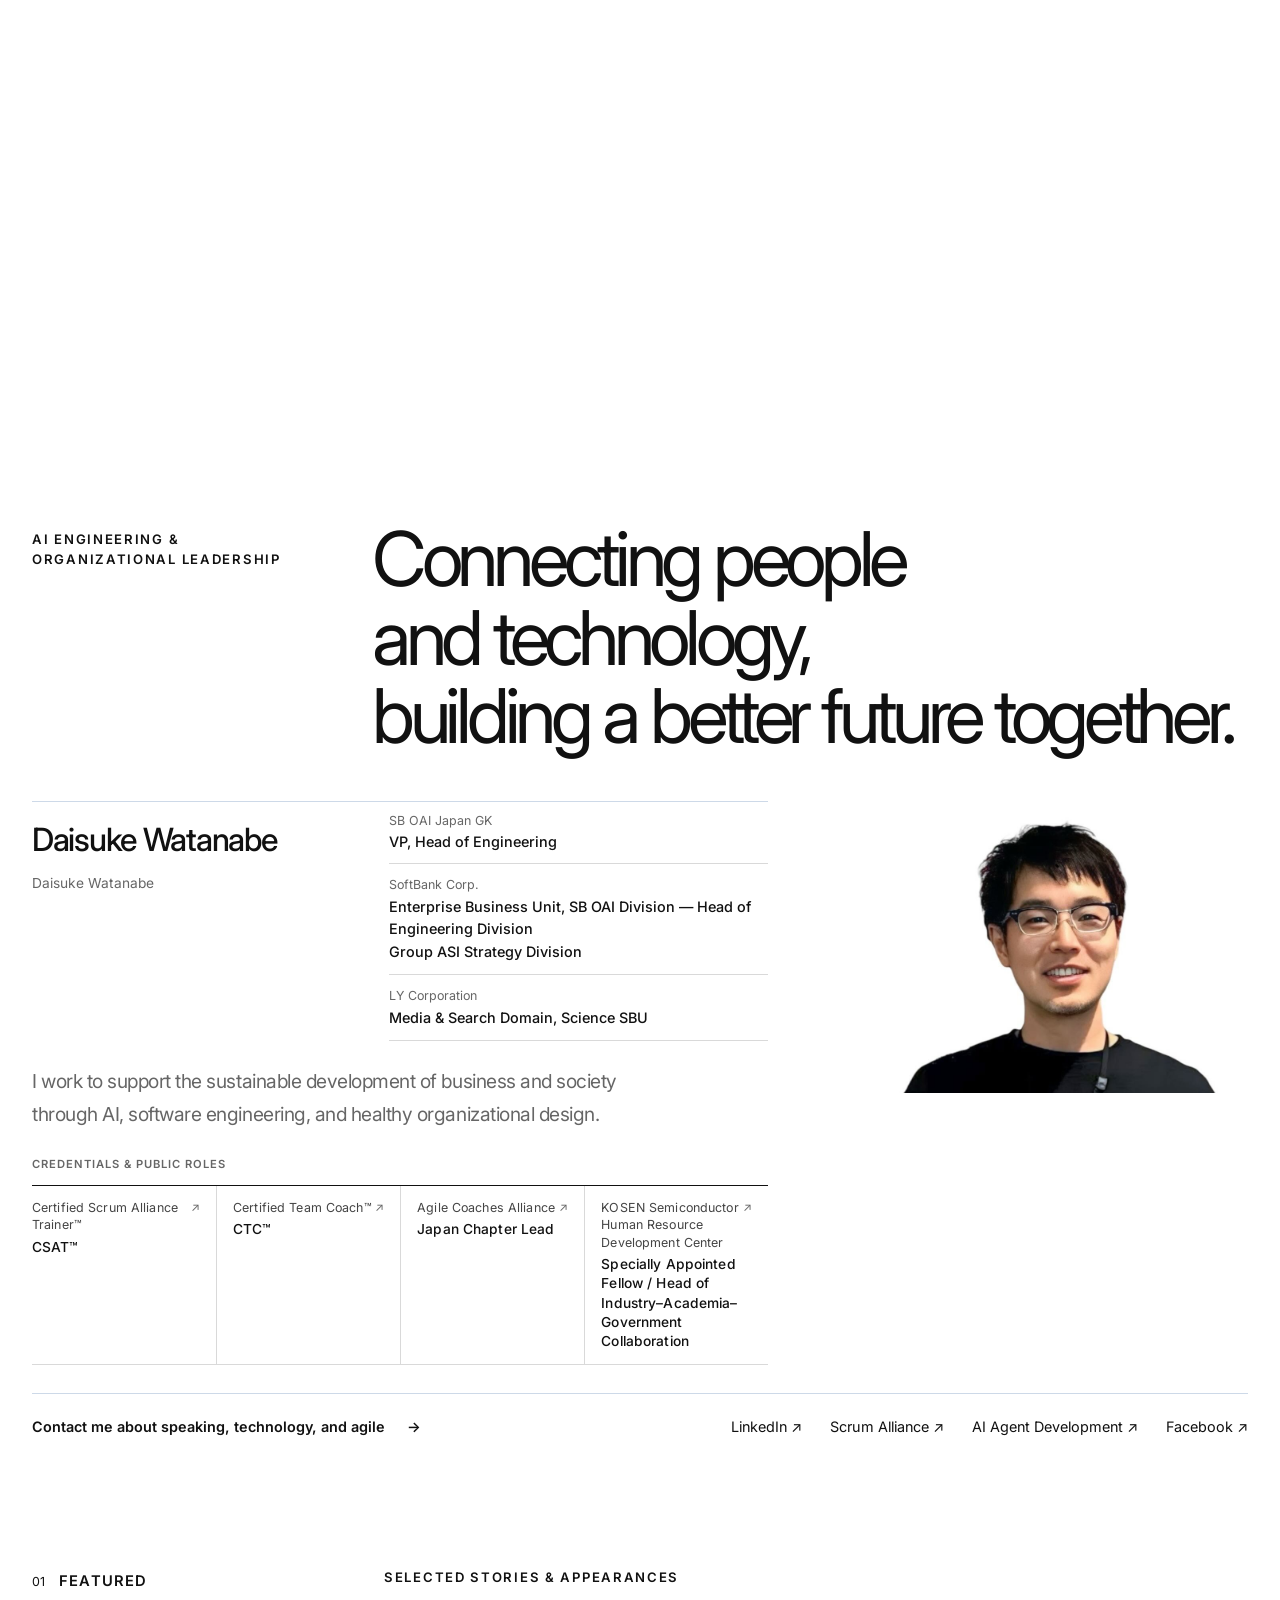
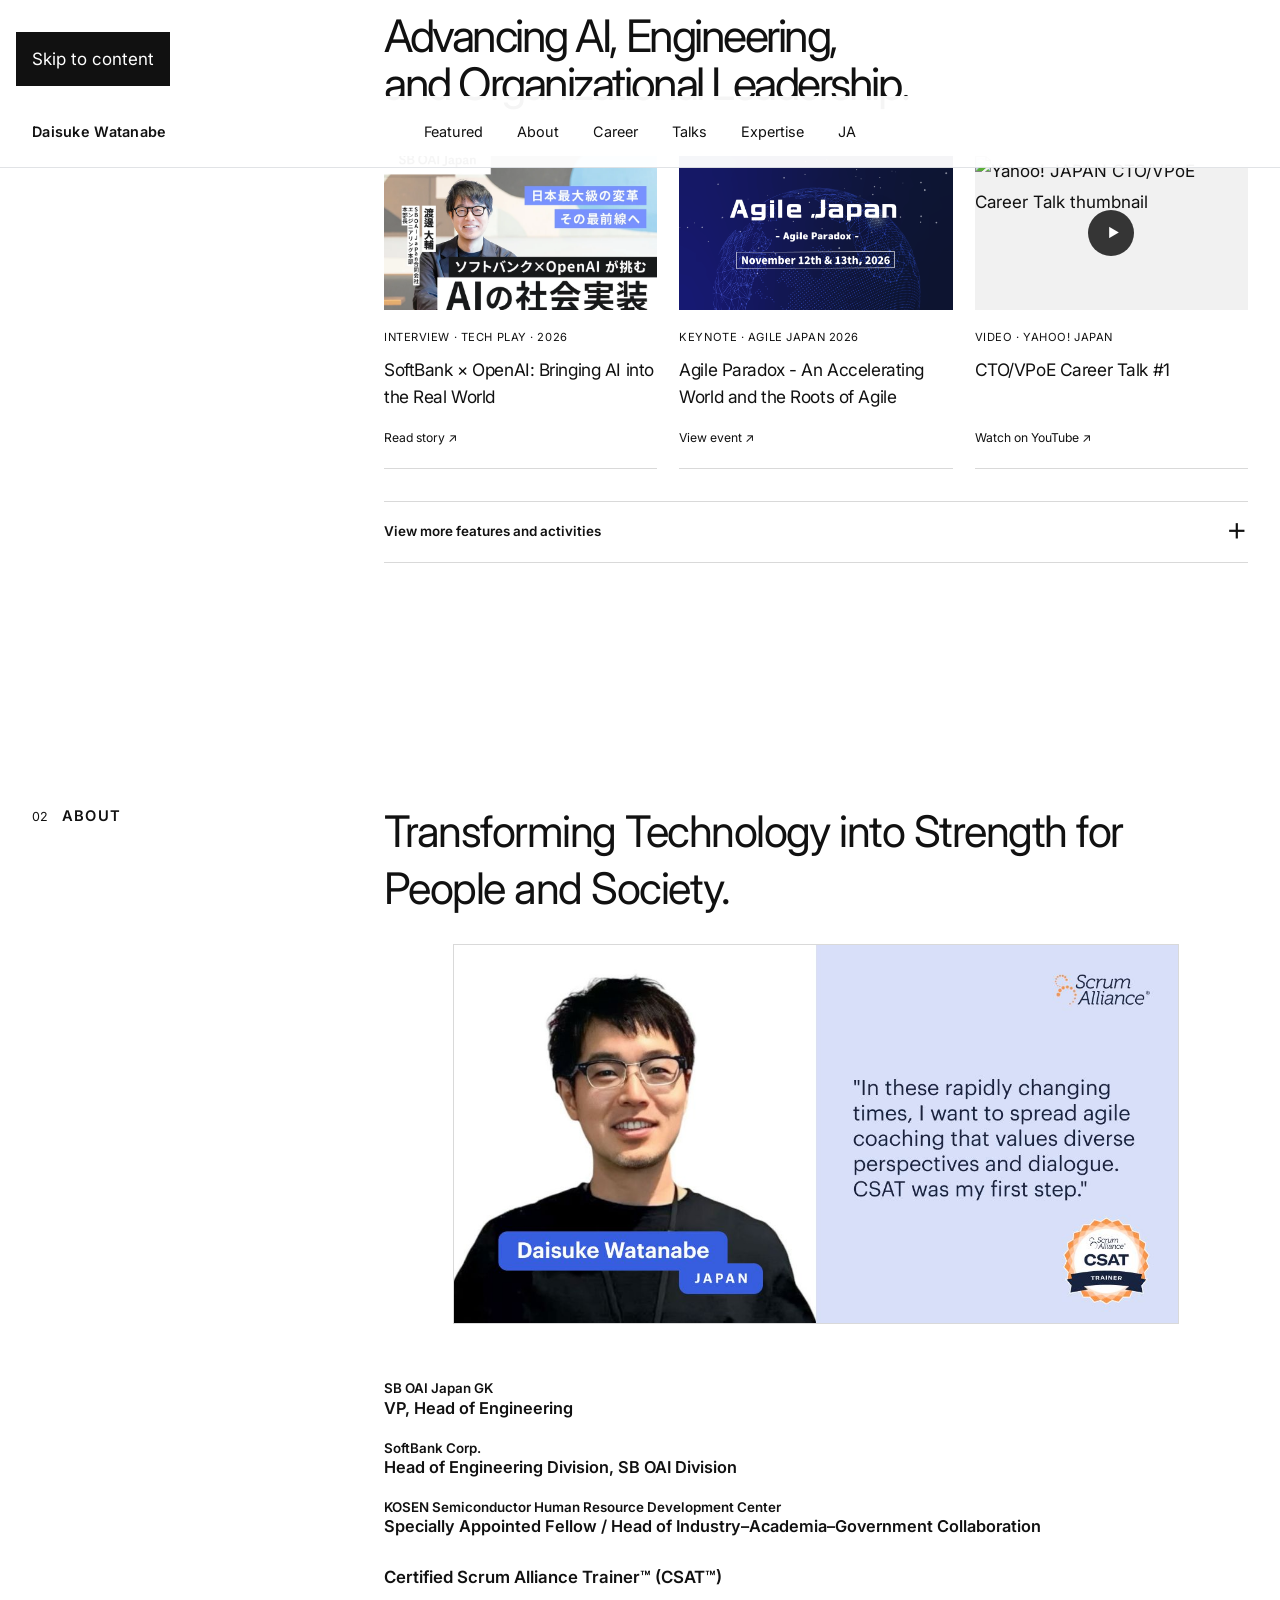
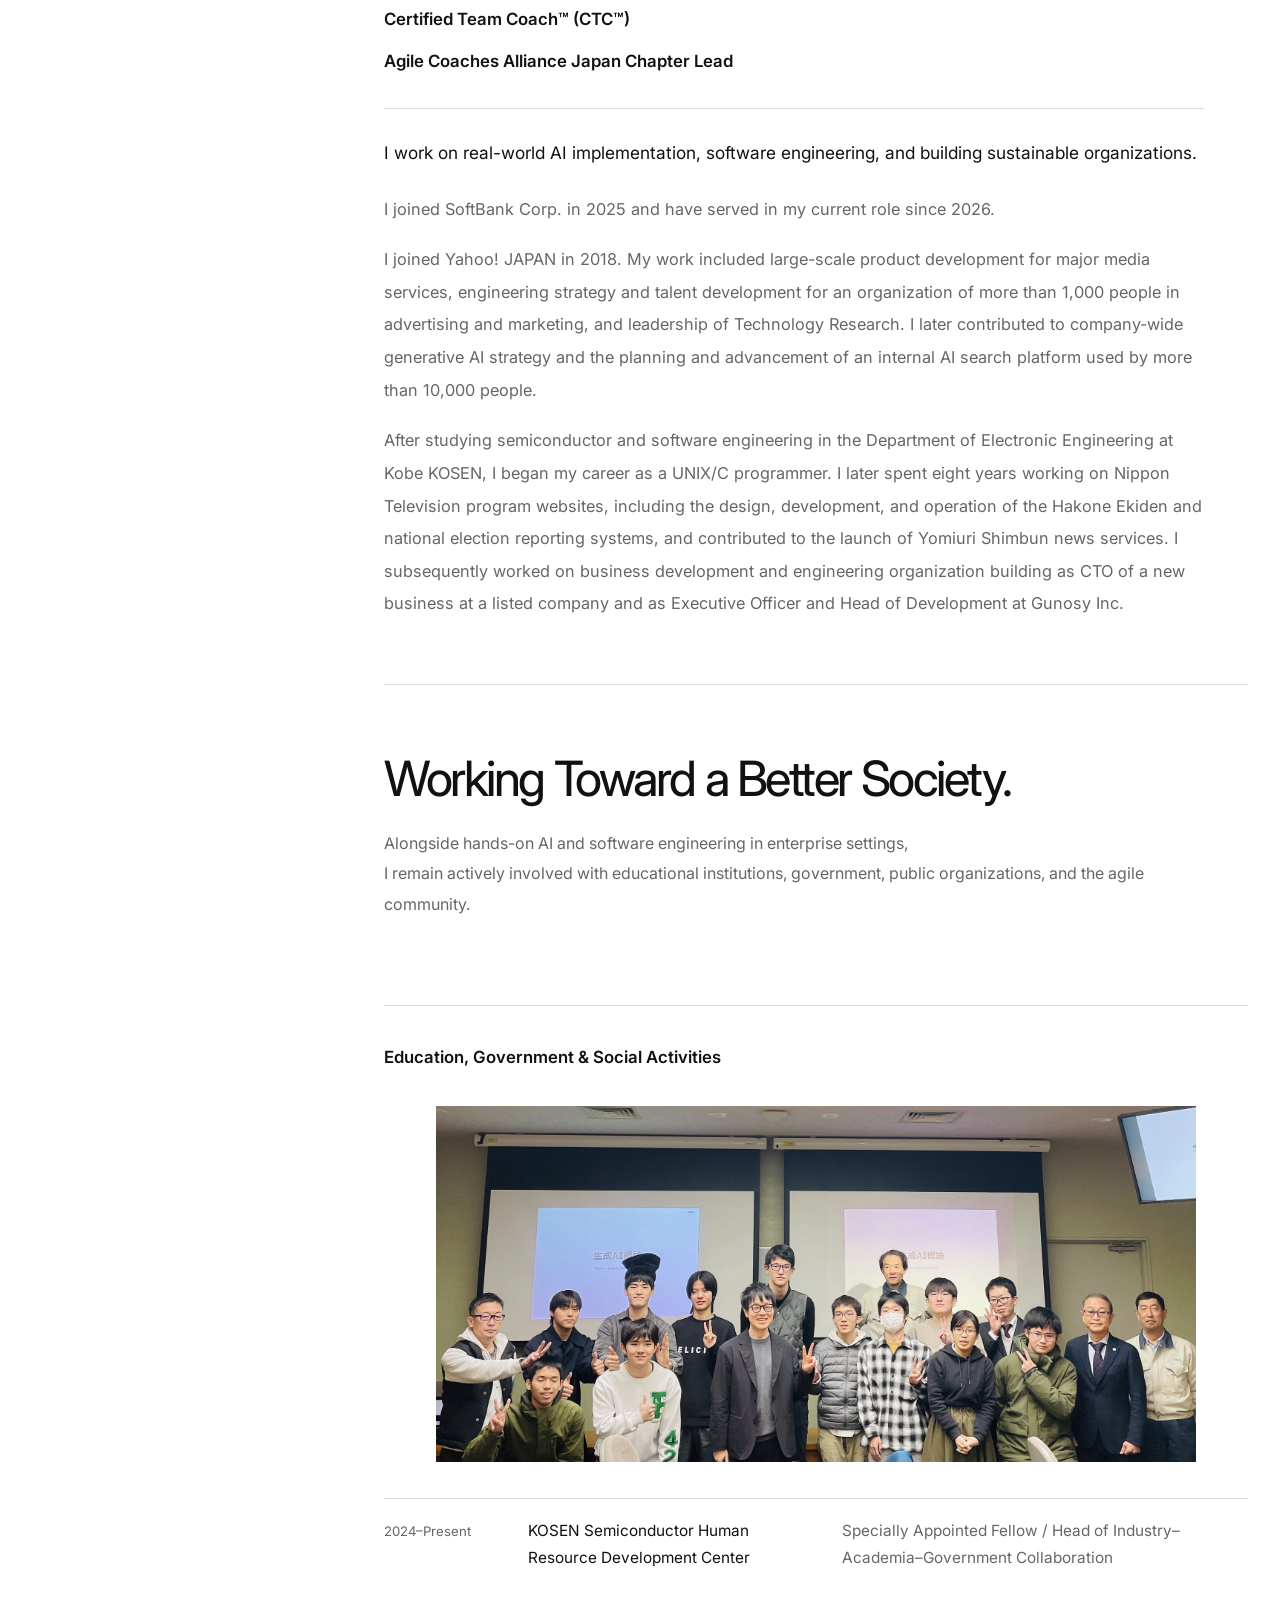
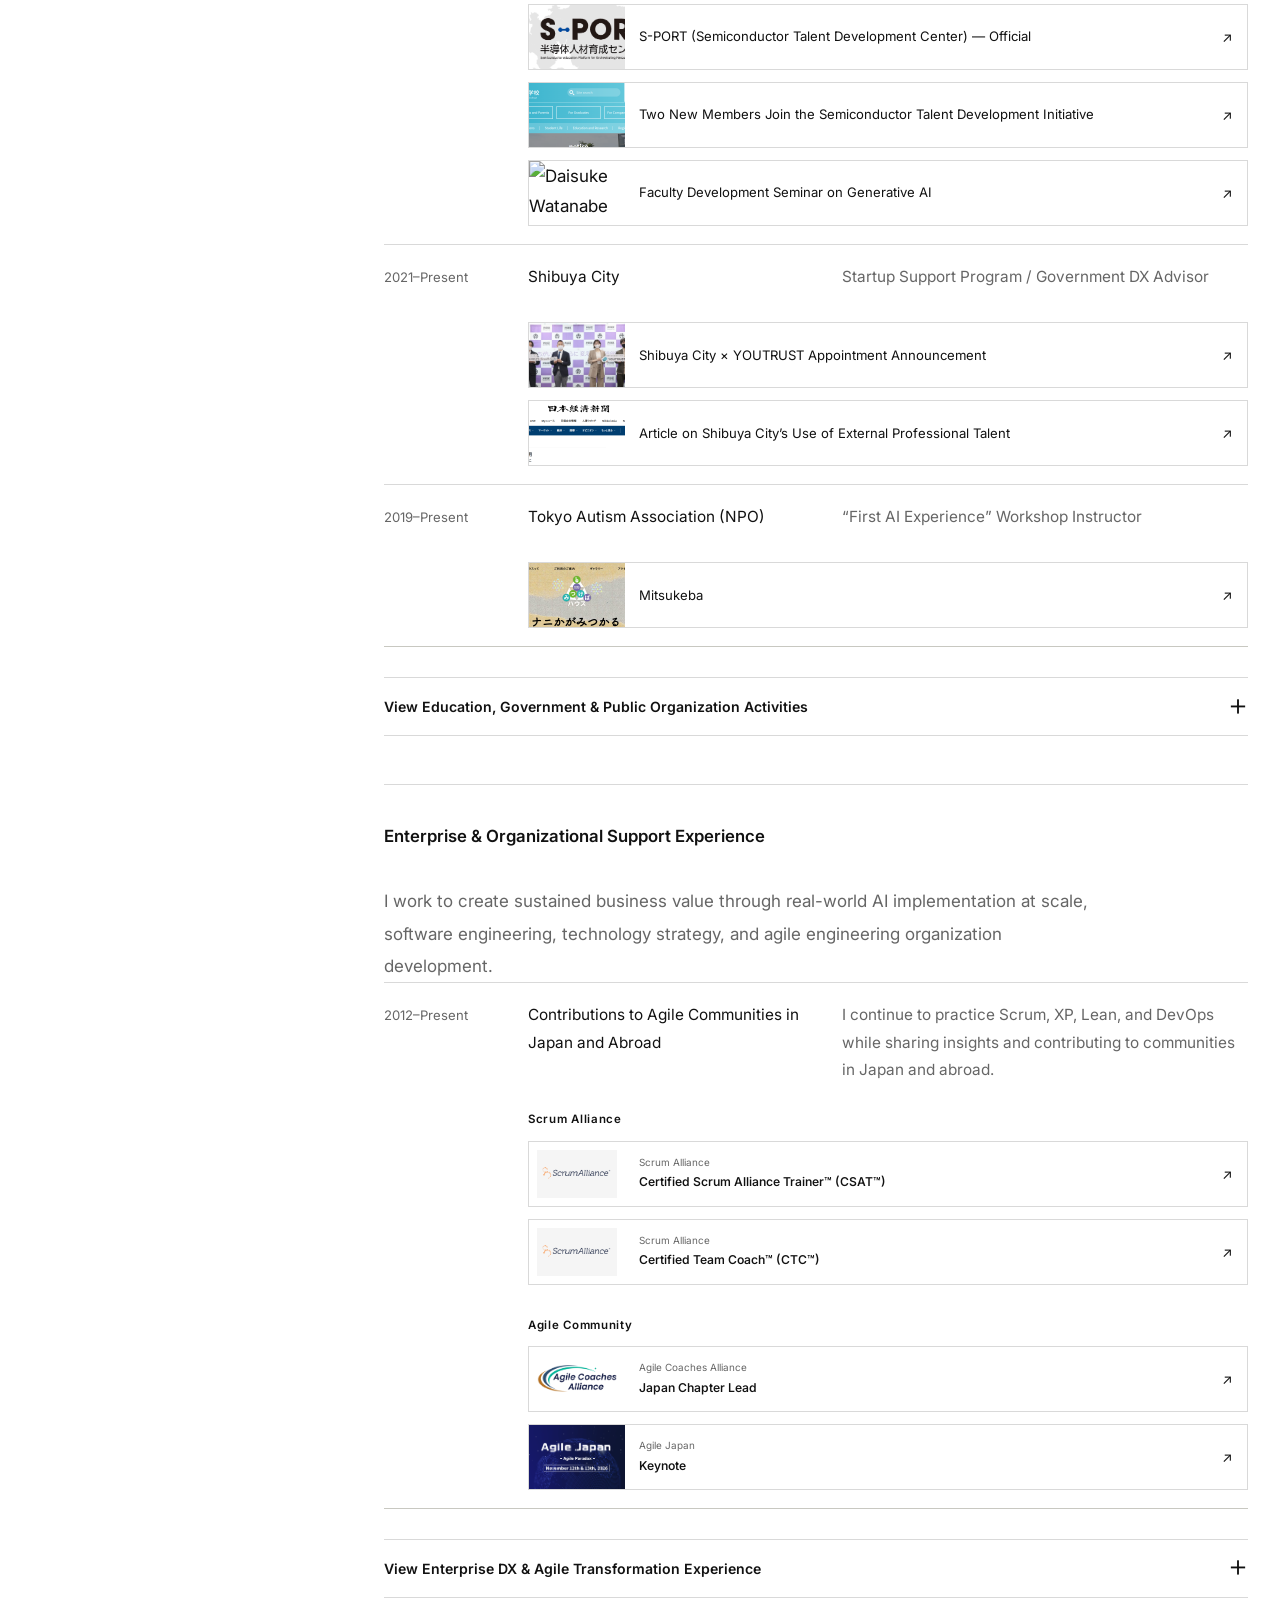
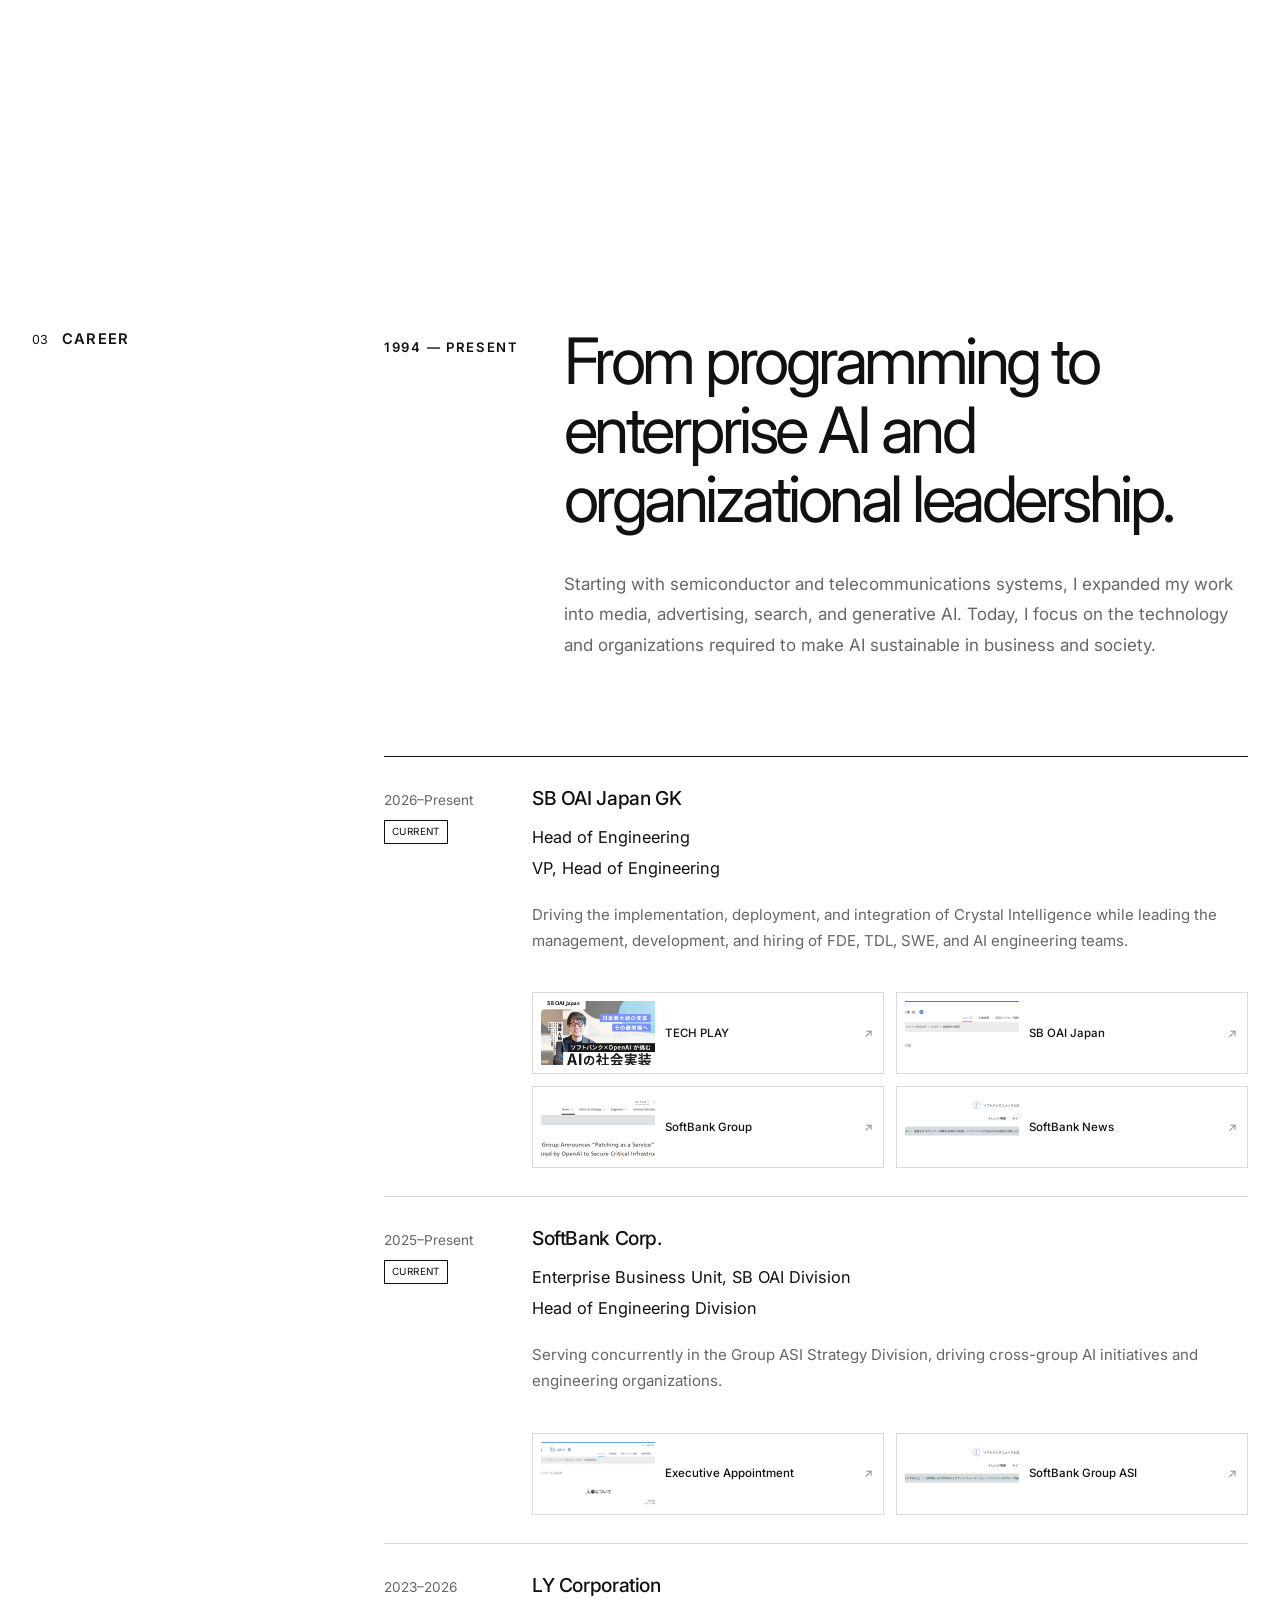
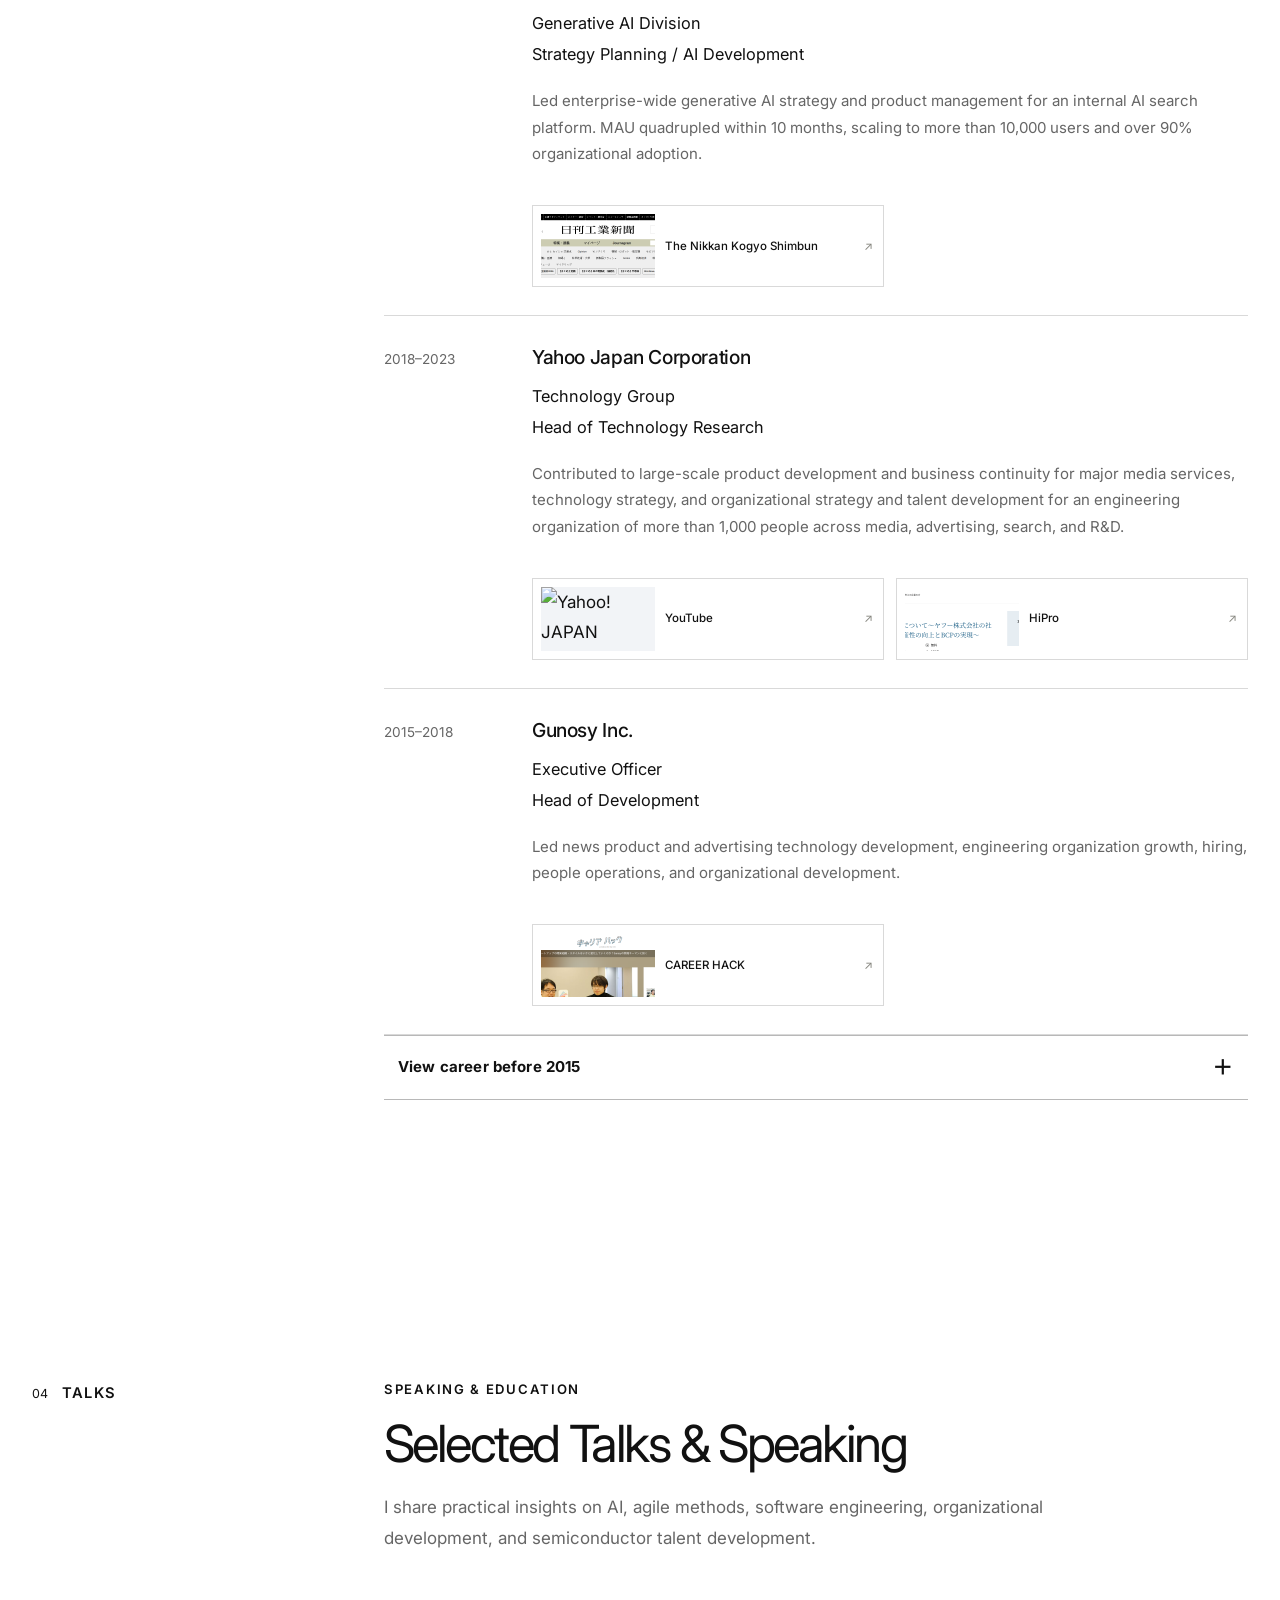
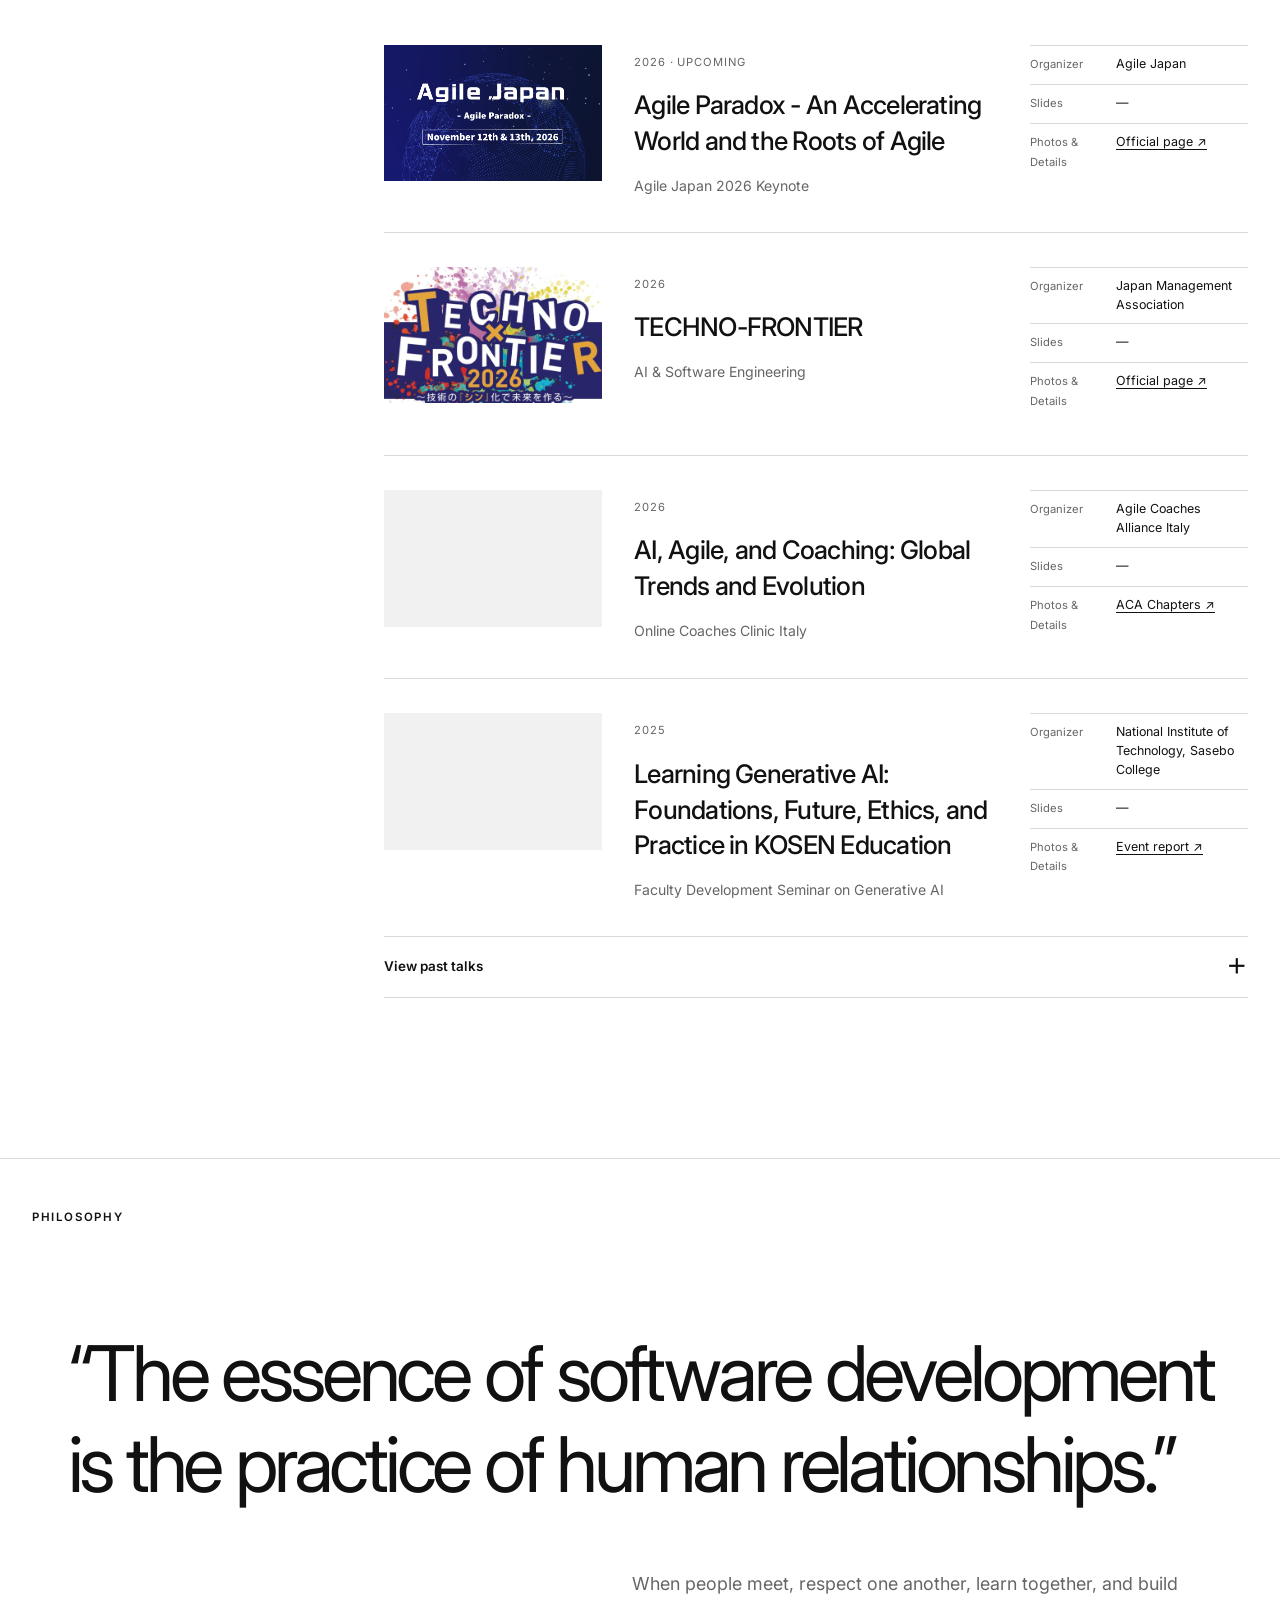
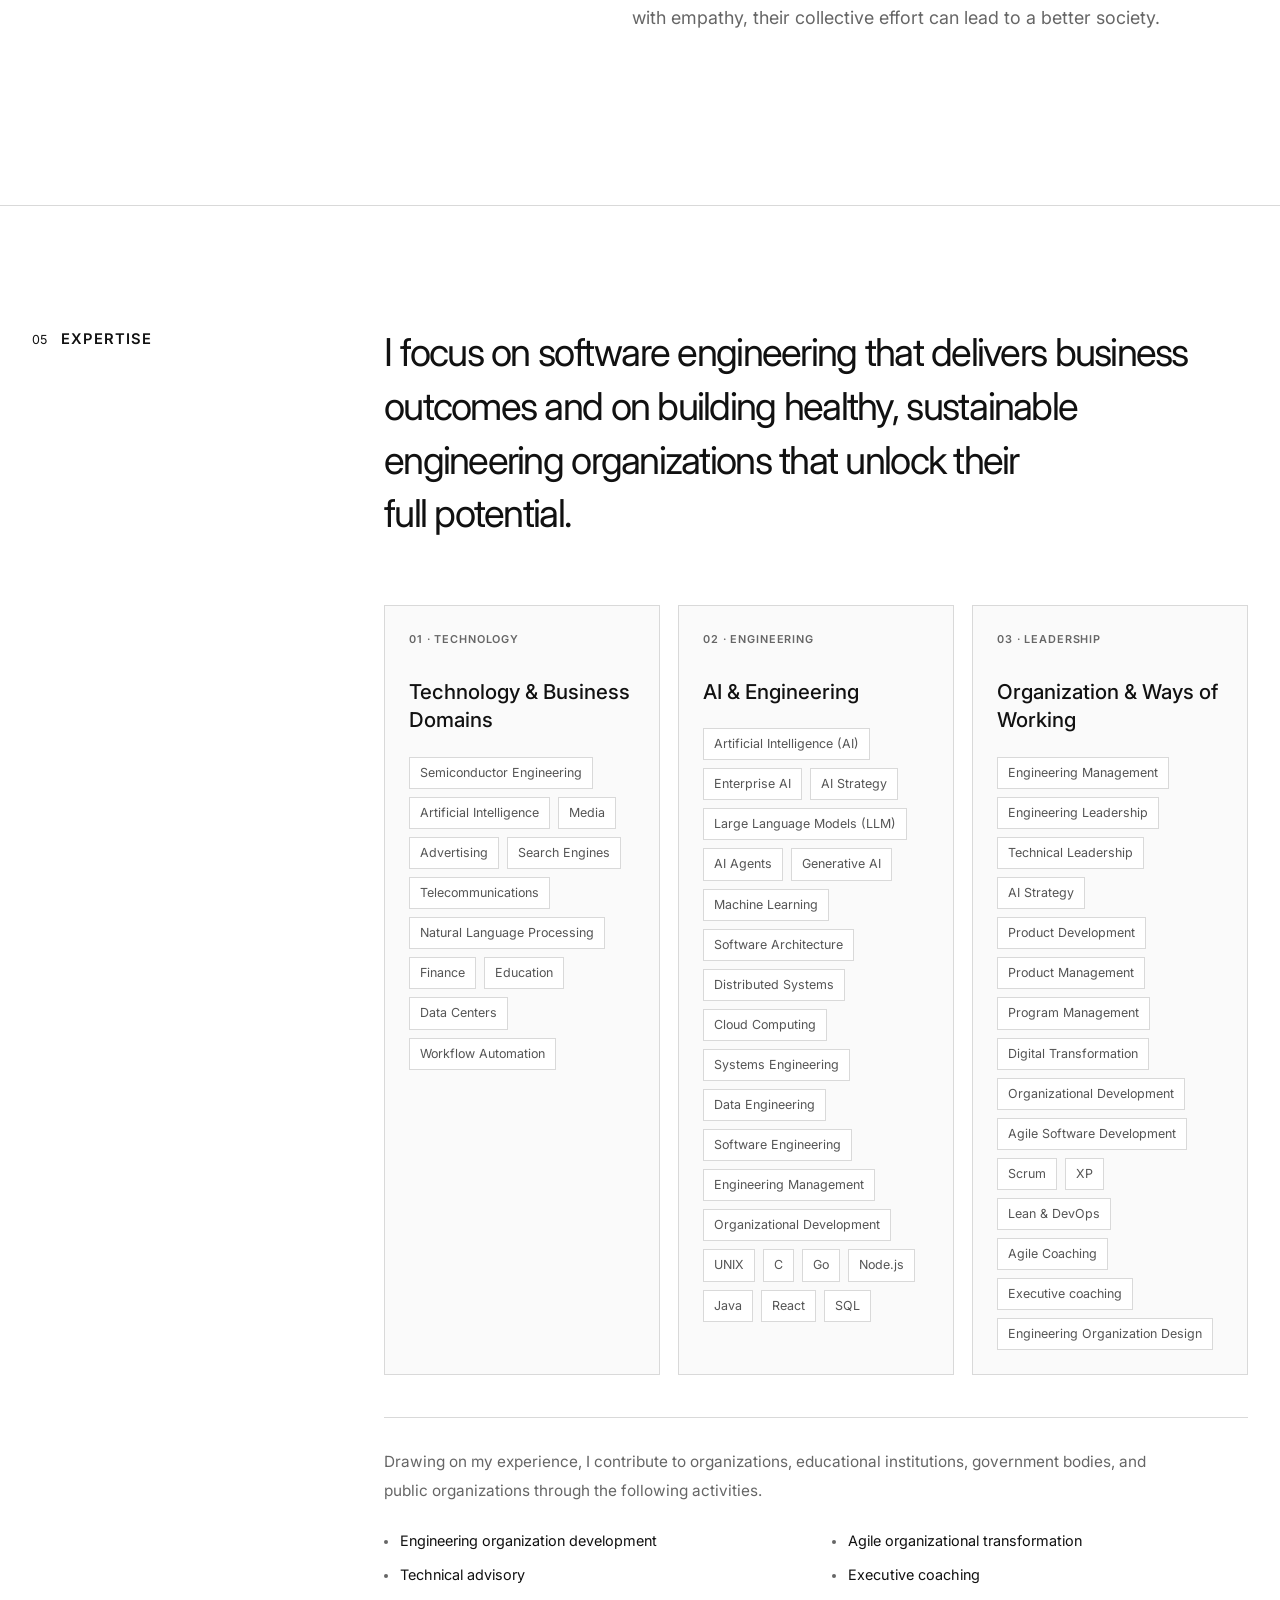
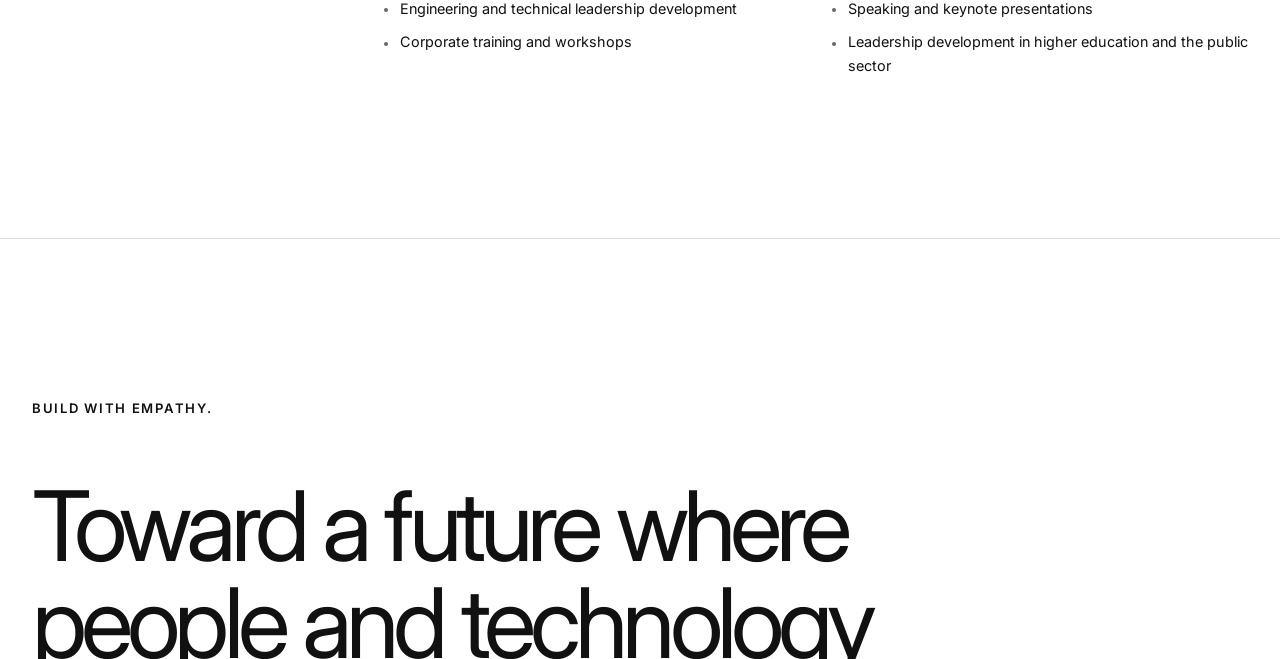
==== en/index.html @ ae4affed "Use two-column mobile social links" ====
<!doctype html>
<html lang="en">
  <head>
    <meta charset="UTF-8" />
    <meta name="viewport" content="width=device-width, initial-scale=1.0" />
    <title>Daisuke Watanabe | Engineering &amp; AI Leadership</title>
    <script>
      fetch('/index.html?v=20260721o', { cache: 'no-store' })
        .then((response) => response.text())
        .then((html) => {
          const parsed = new DOMParser().parseFromString(html, 'text/html');
          parsed.querySelector('script[src*="script.js"]')?.remove();
          const portrait = parsed.querySelector('.portrait img');
          if (portrait) portrait.src = 'https://daisukewatanabejapan.github.io/watanabe.jpg';
          const aboutVisual = parsed.querySelector('.about-hero-visual img');
          if (aboutVisual) aboutVisual.src = 'https://daisukewatanabejapan.github.io/scrum-alliance-csat-daisuke-watanabe.jpeg';
          const base = parsed.createElement('base');
          base.href = '/';
          parsed.head.prepend(base);
          document.documentElement.innerHTML = parsed.documentElement.innerHTML;
          document.documentElement.lang = 'en';
          document.documentElement.dataset.language = 'en';

          const translations = document.createElement('script');
          translations.src = '/script.js?v=20260721m';
          document.body.appendChild(translations);
        });
    </script>
  </head>
  <body></body>
</html>
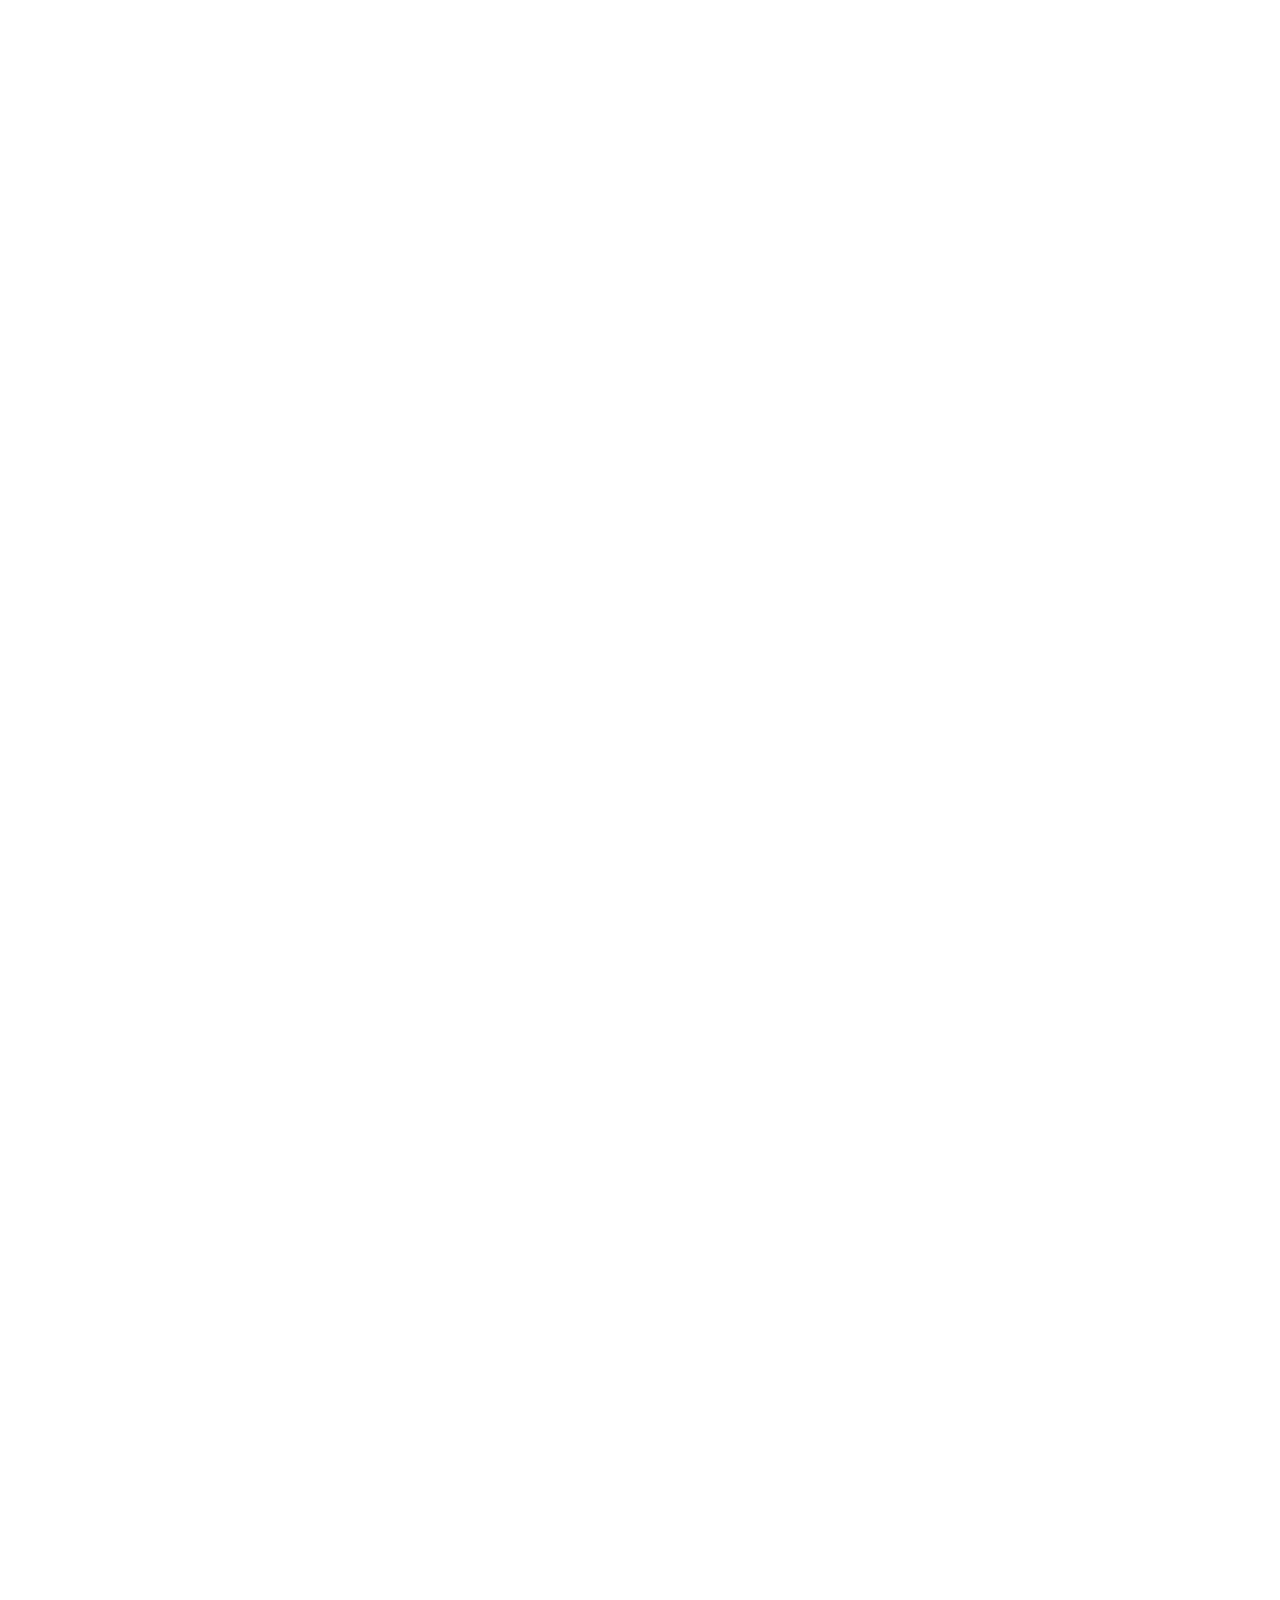
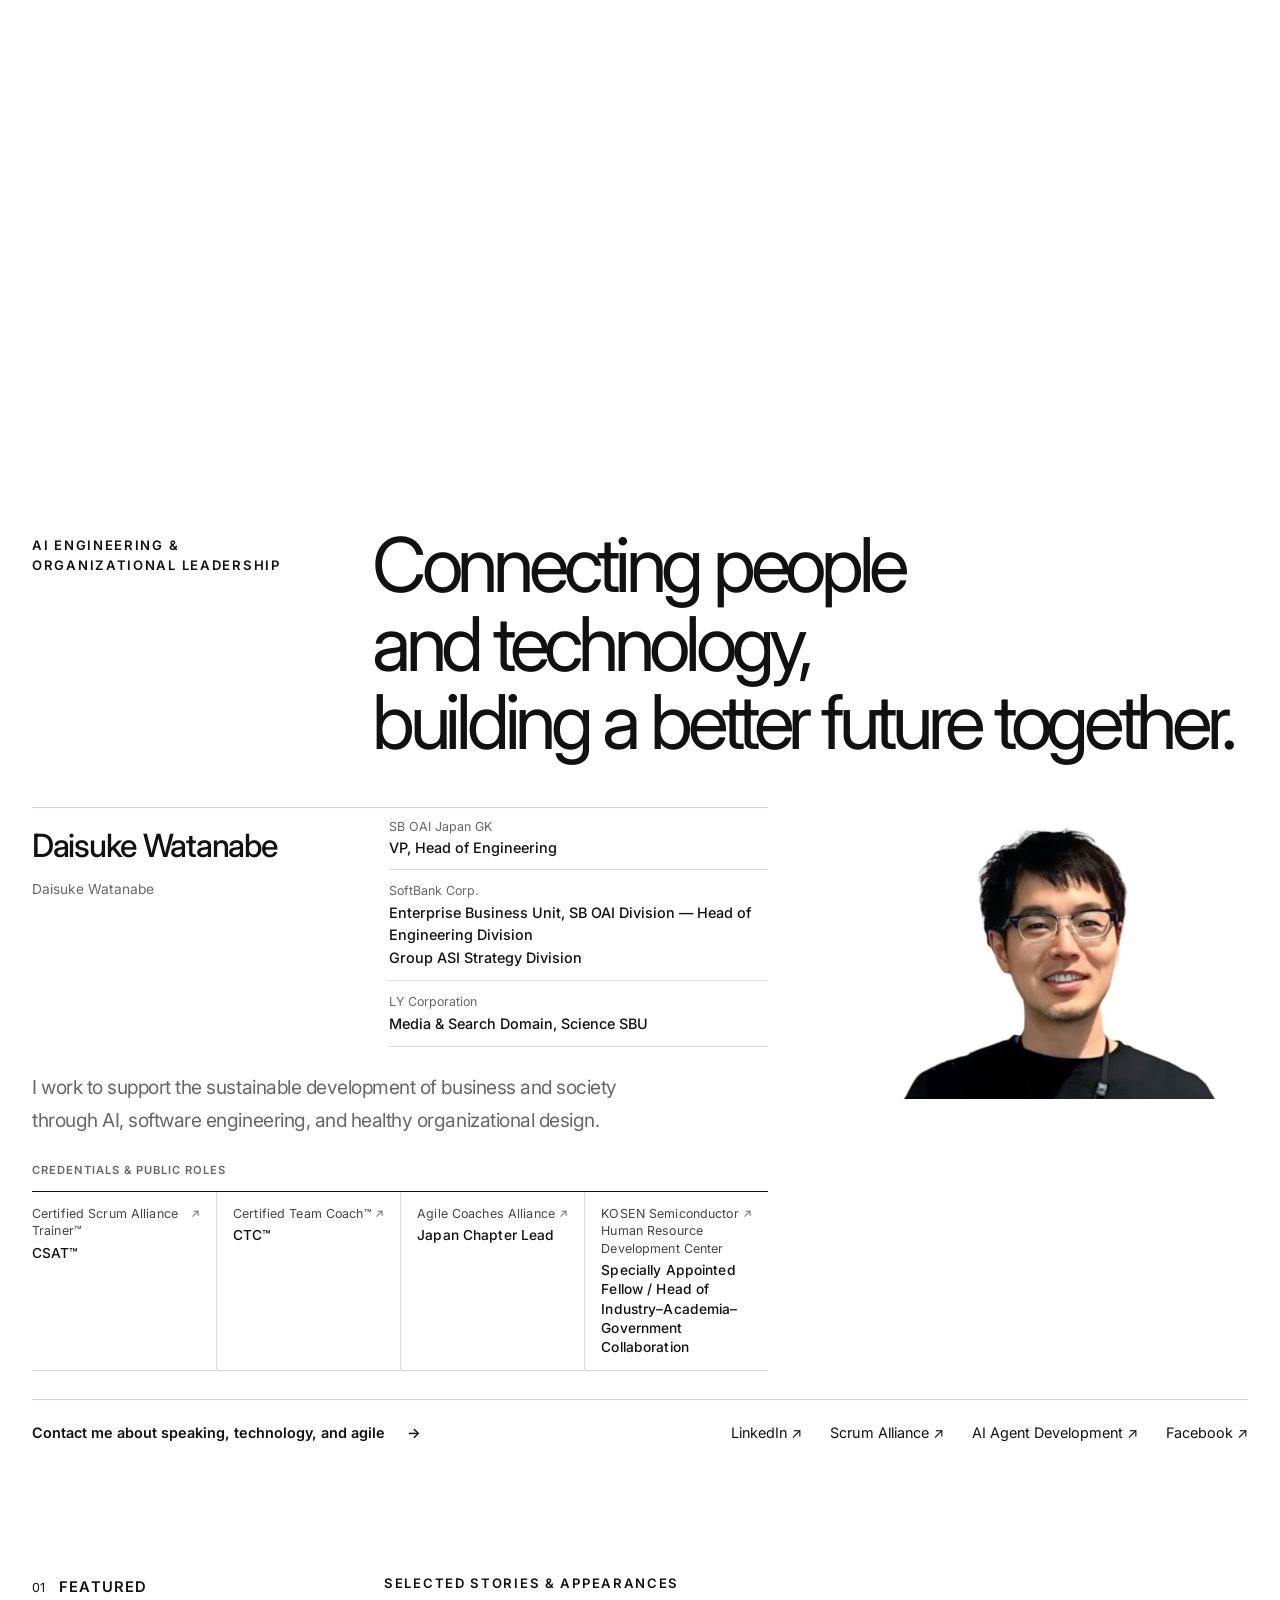
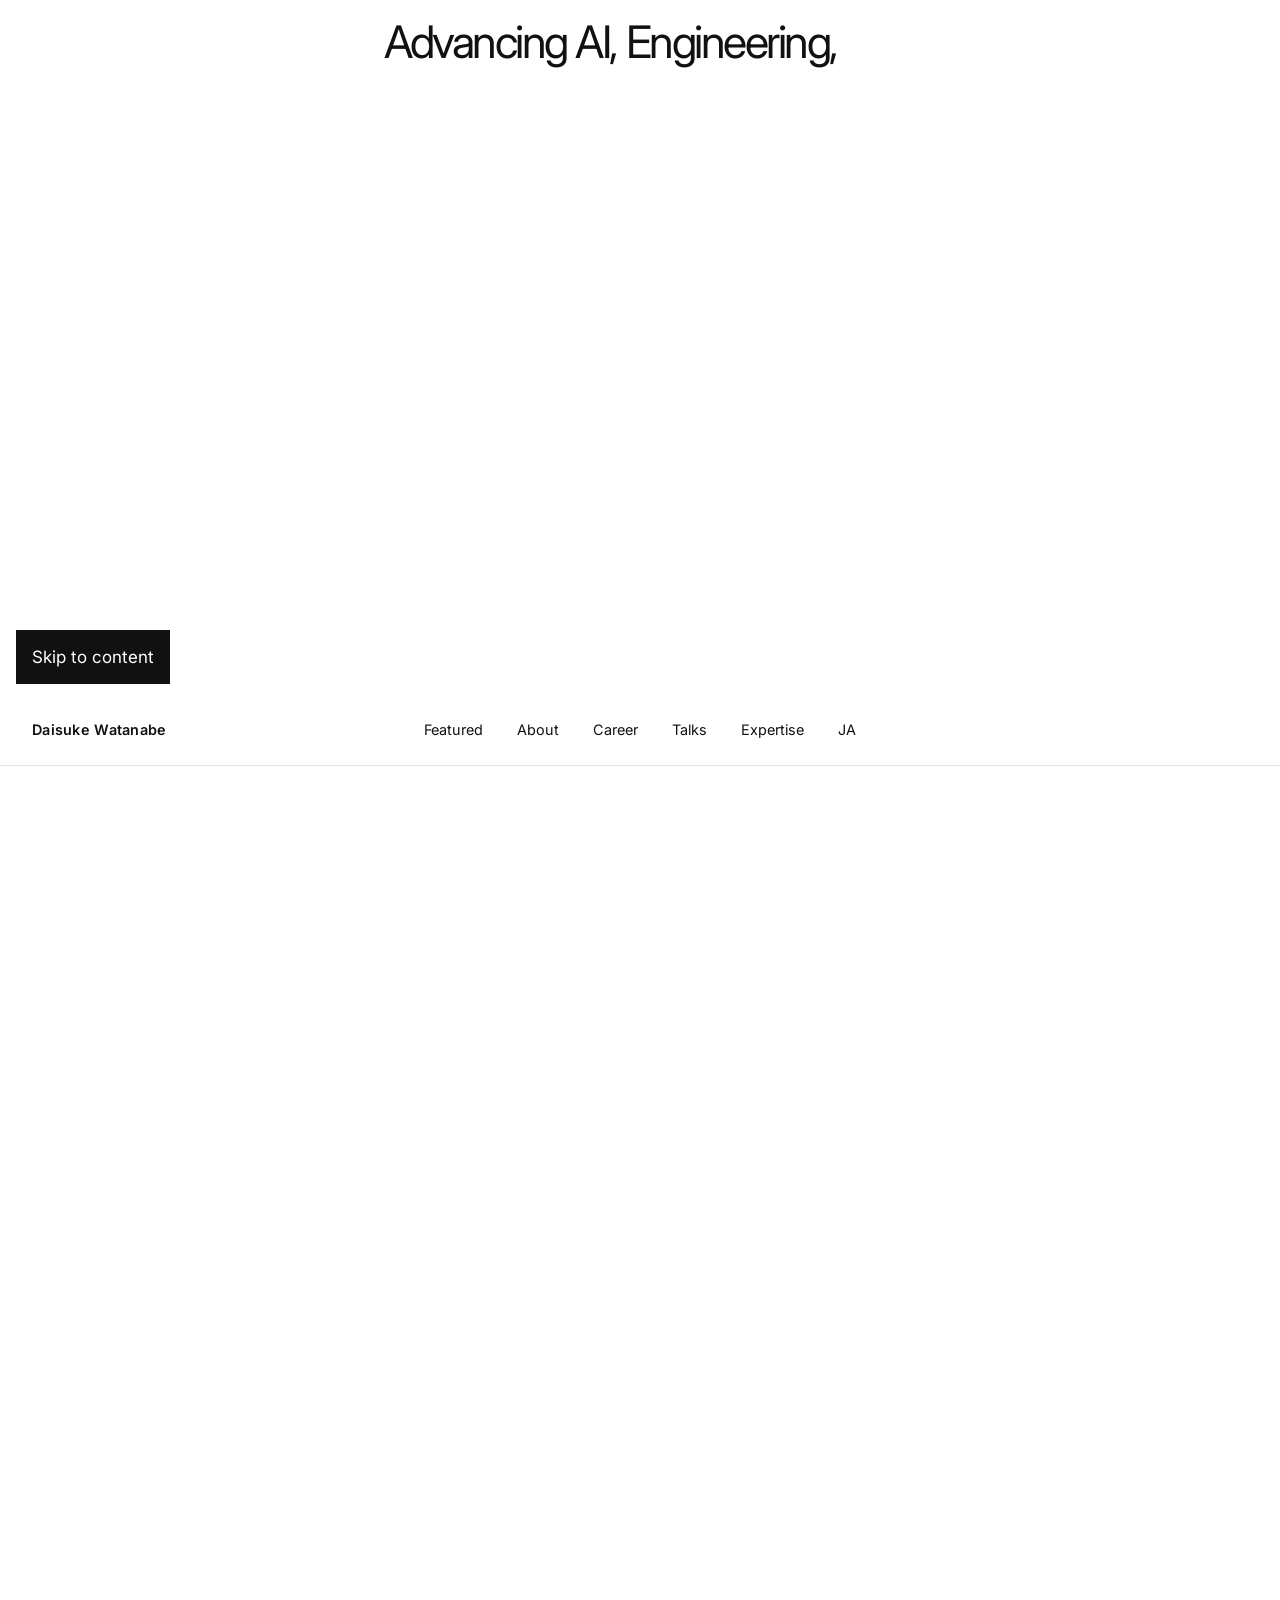
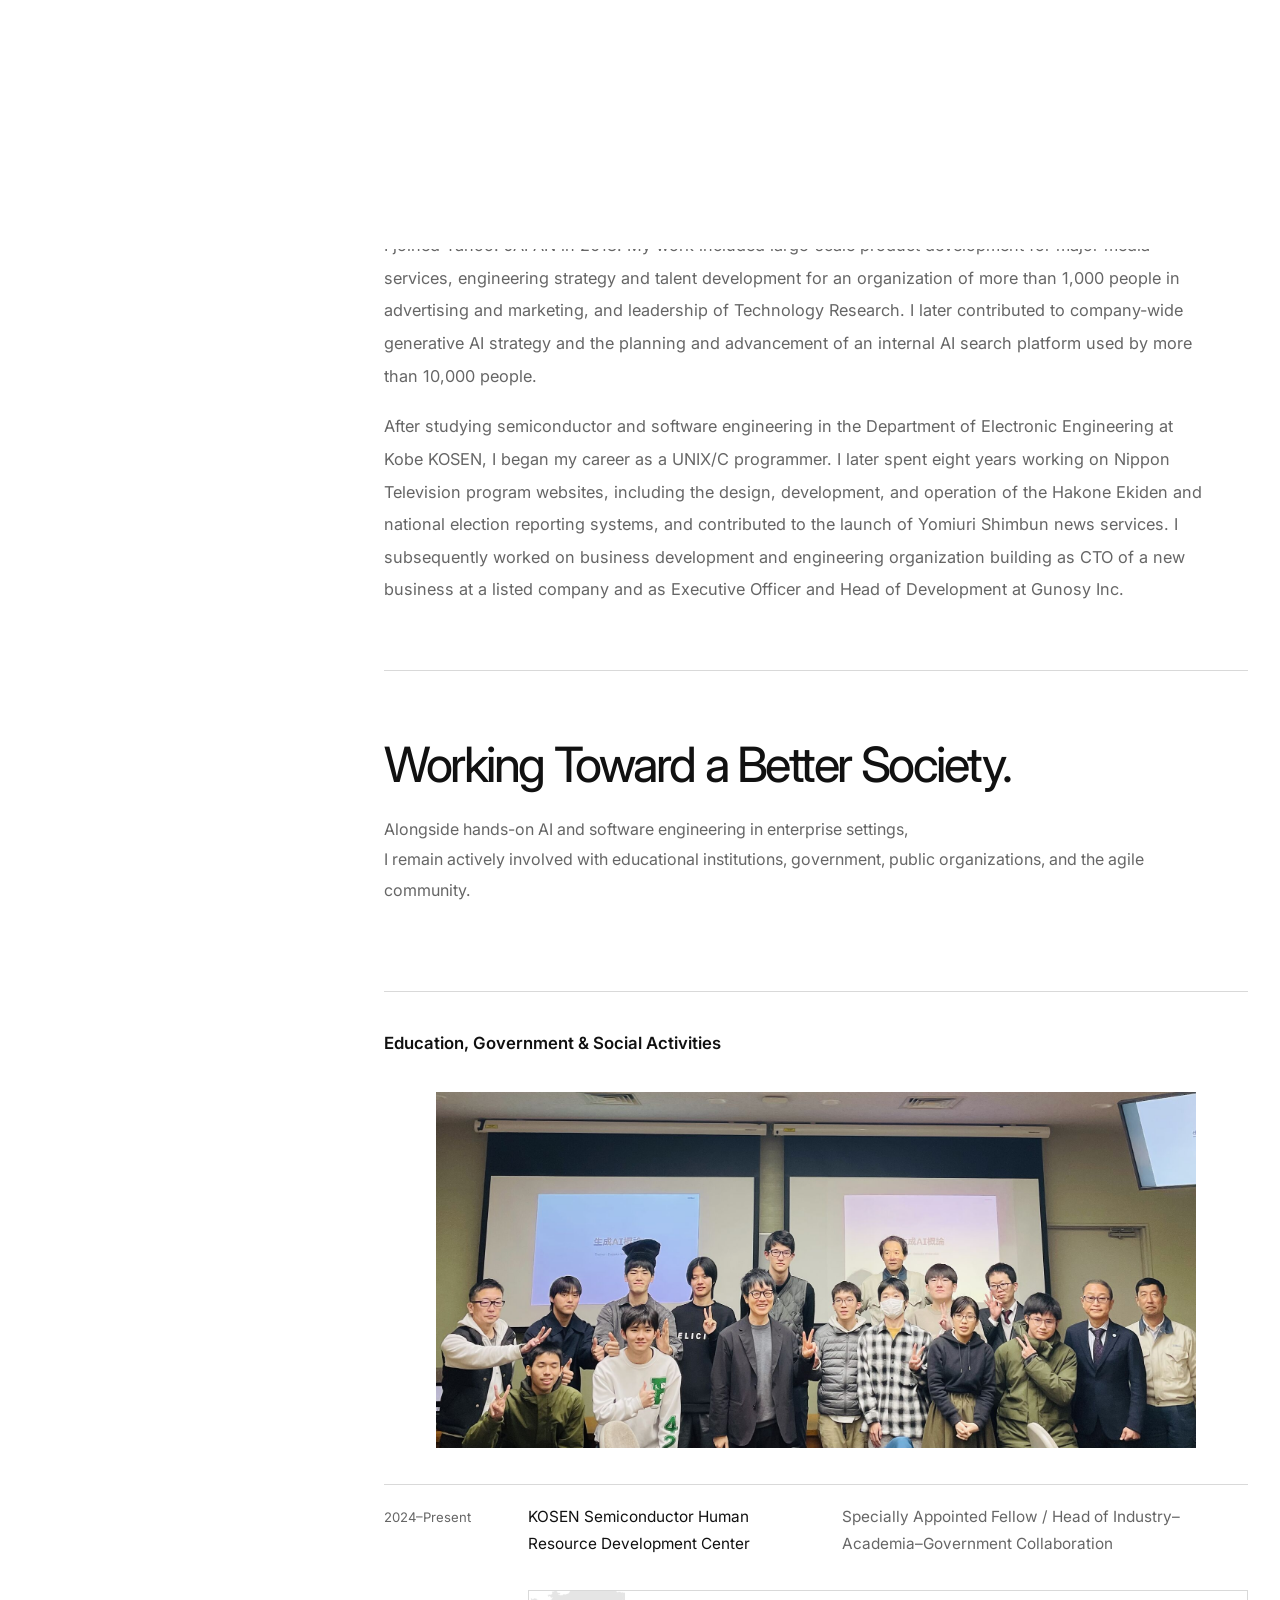
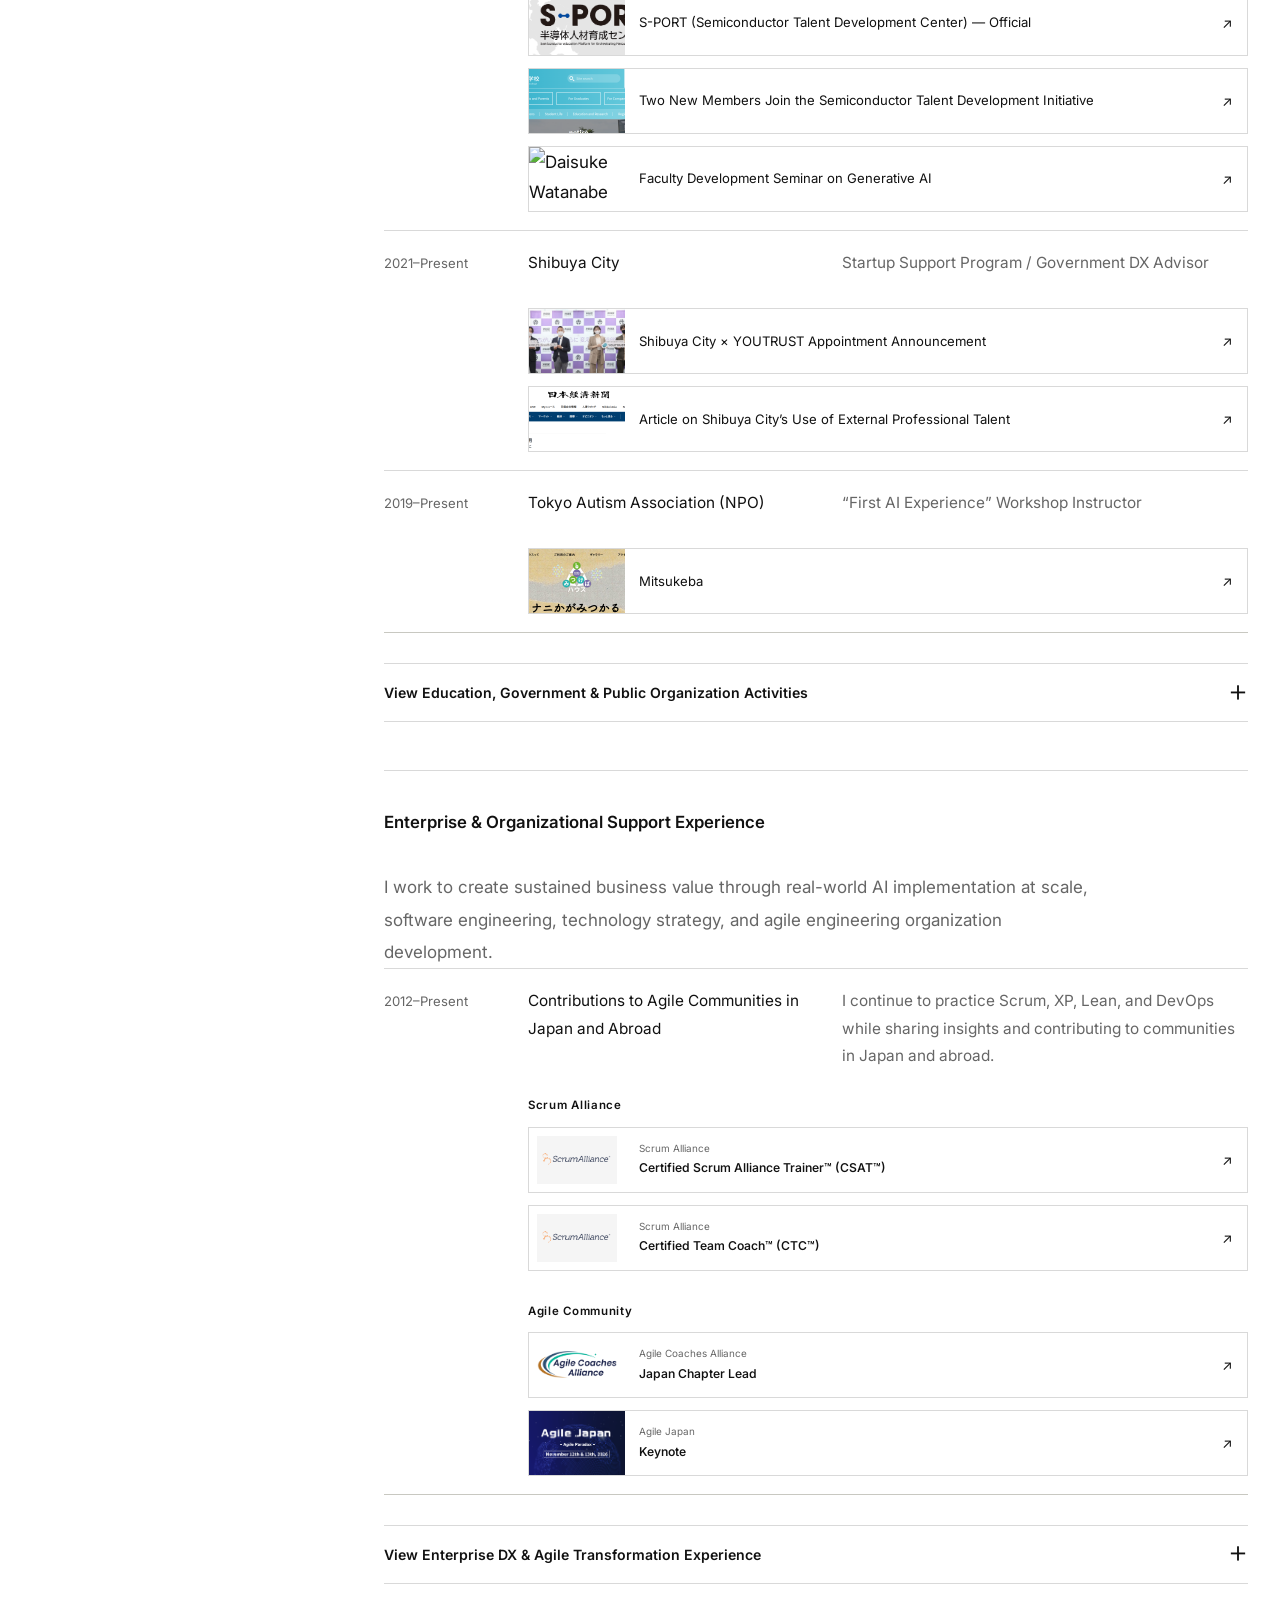
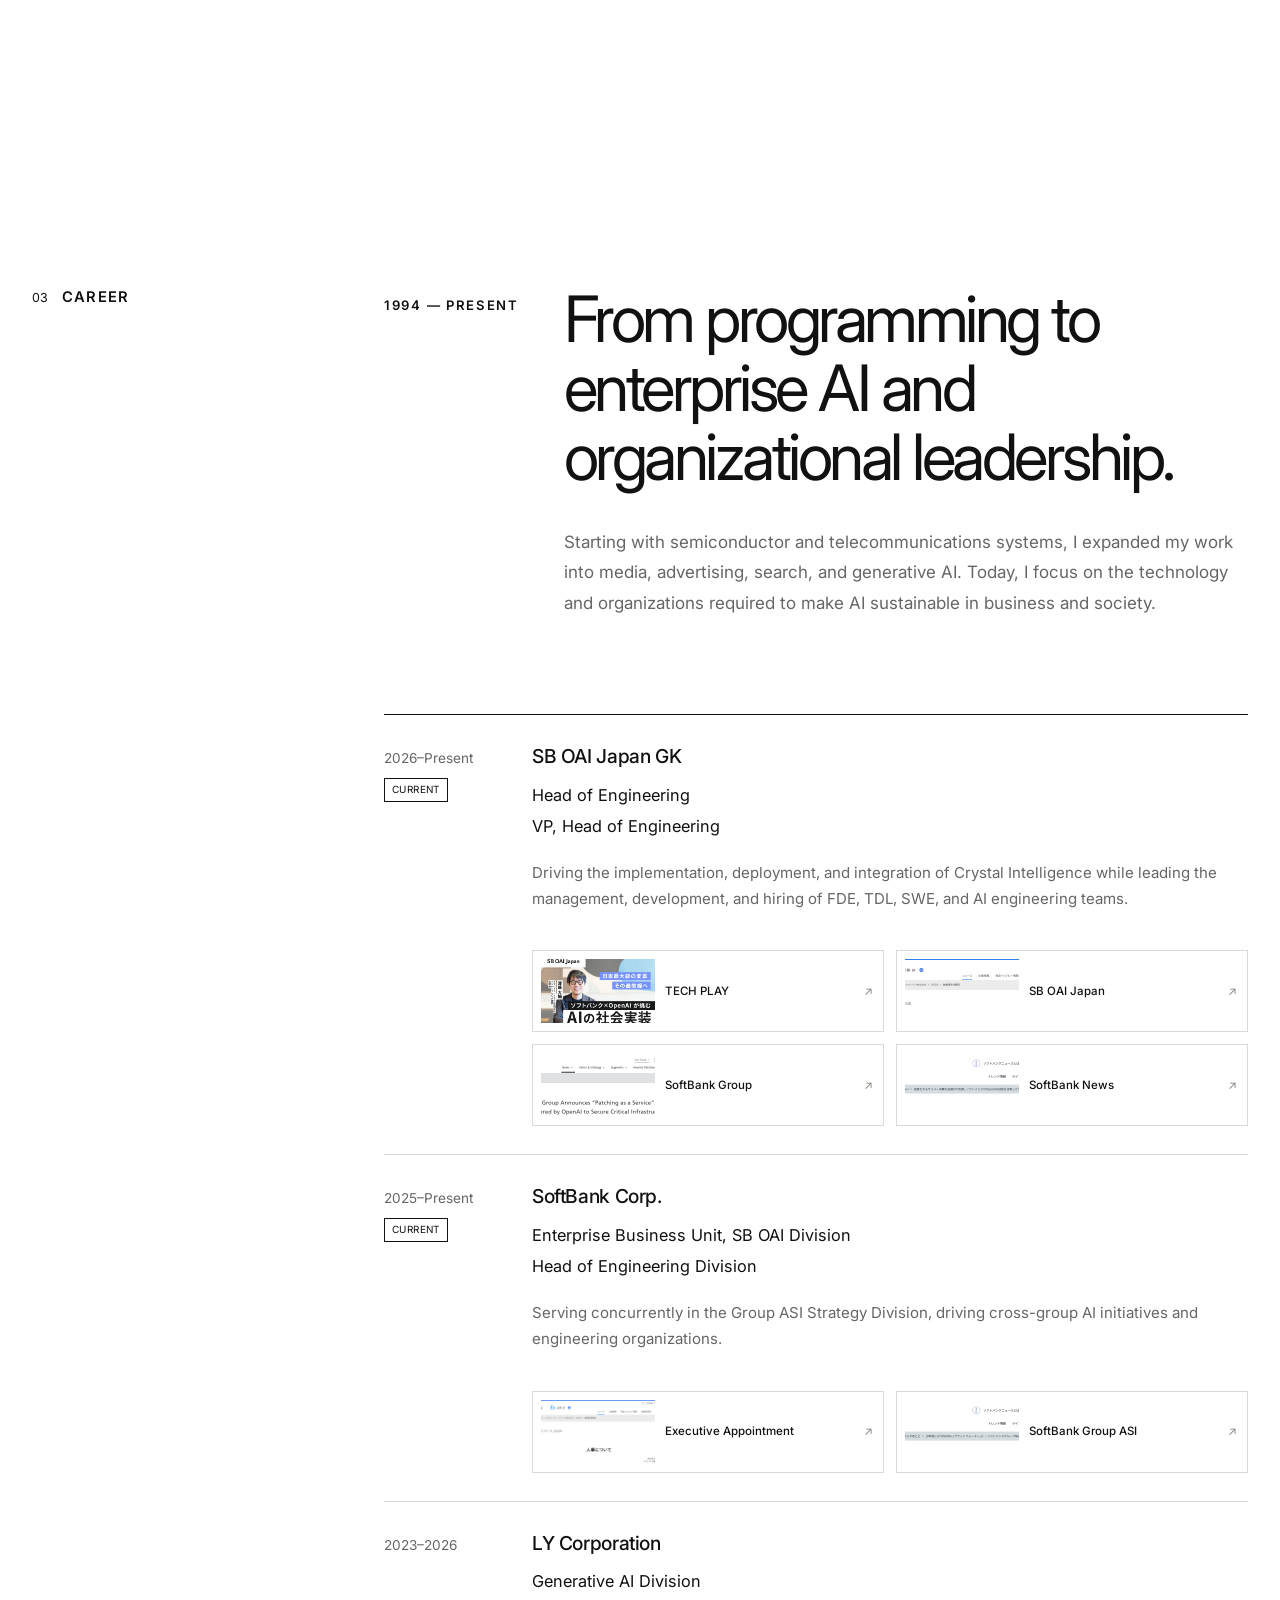
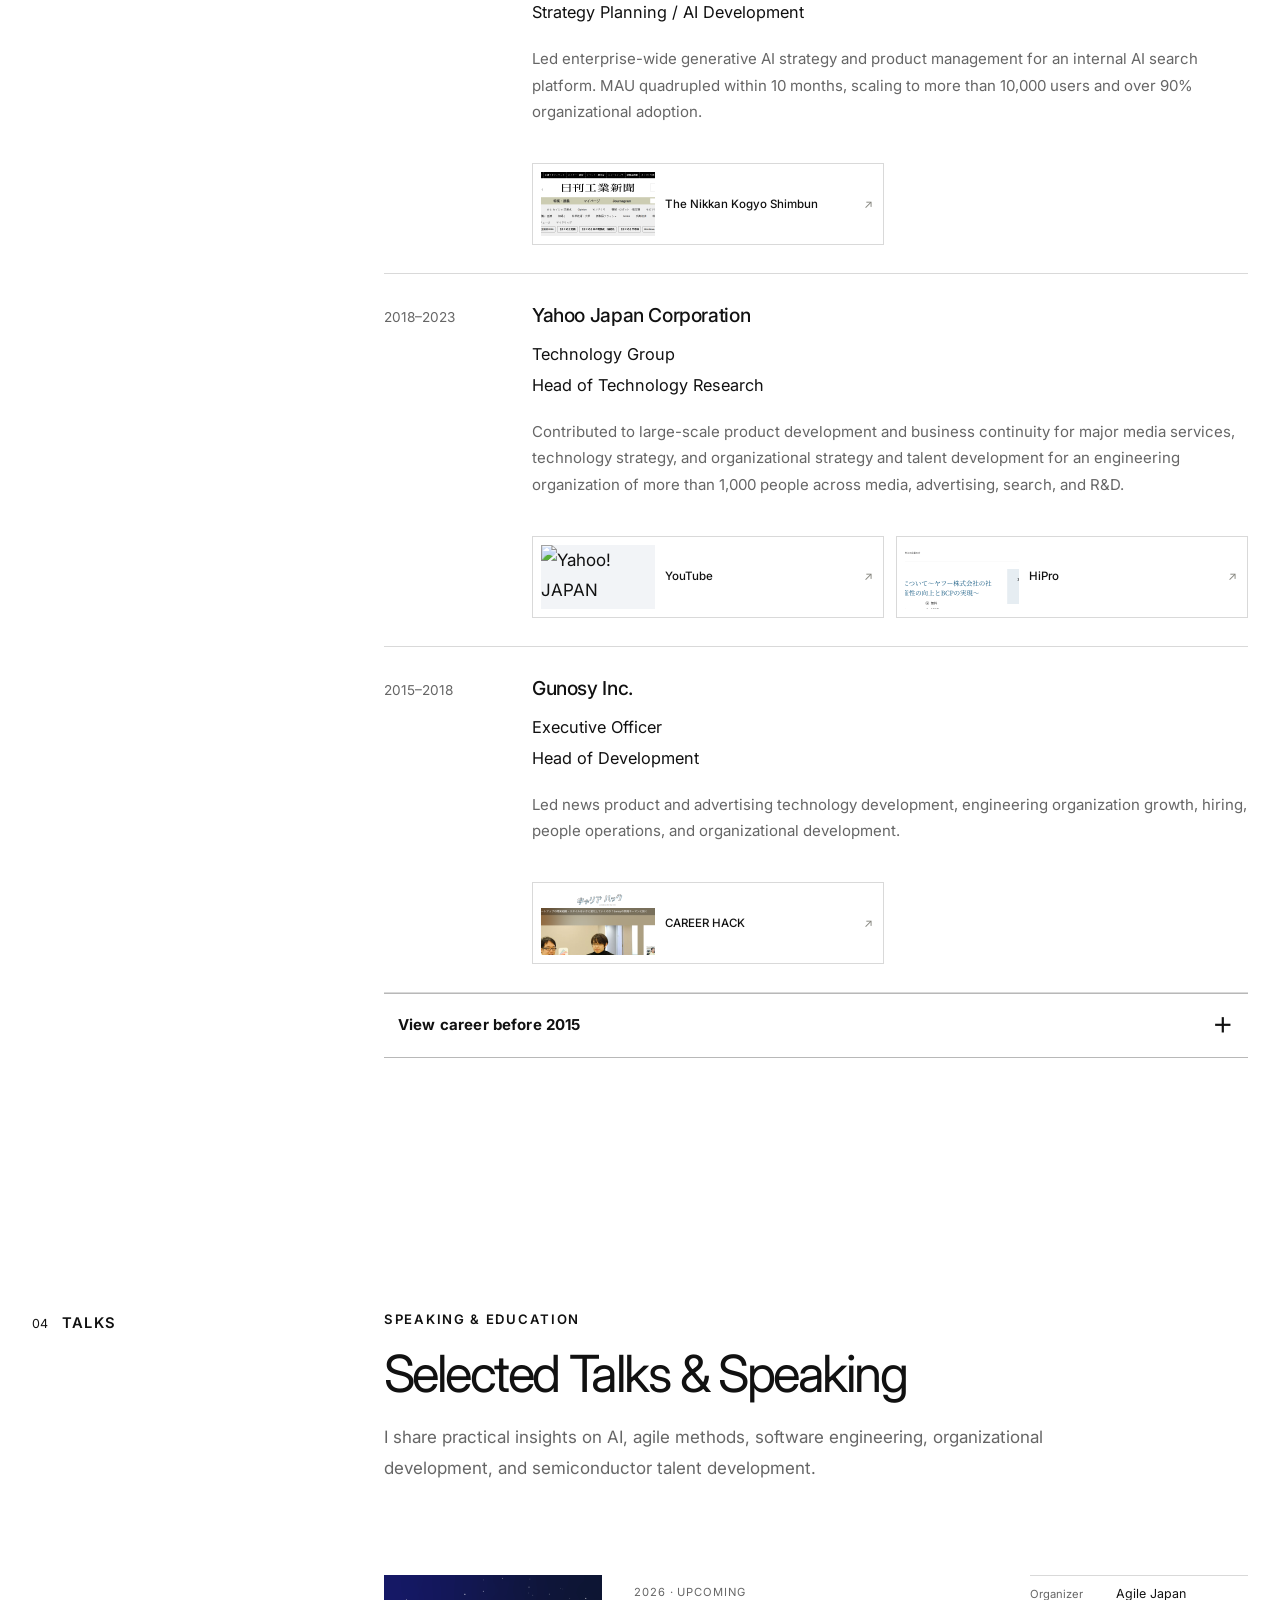
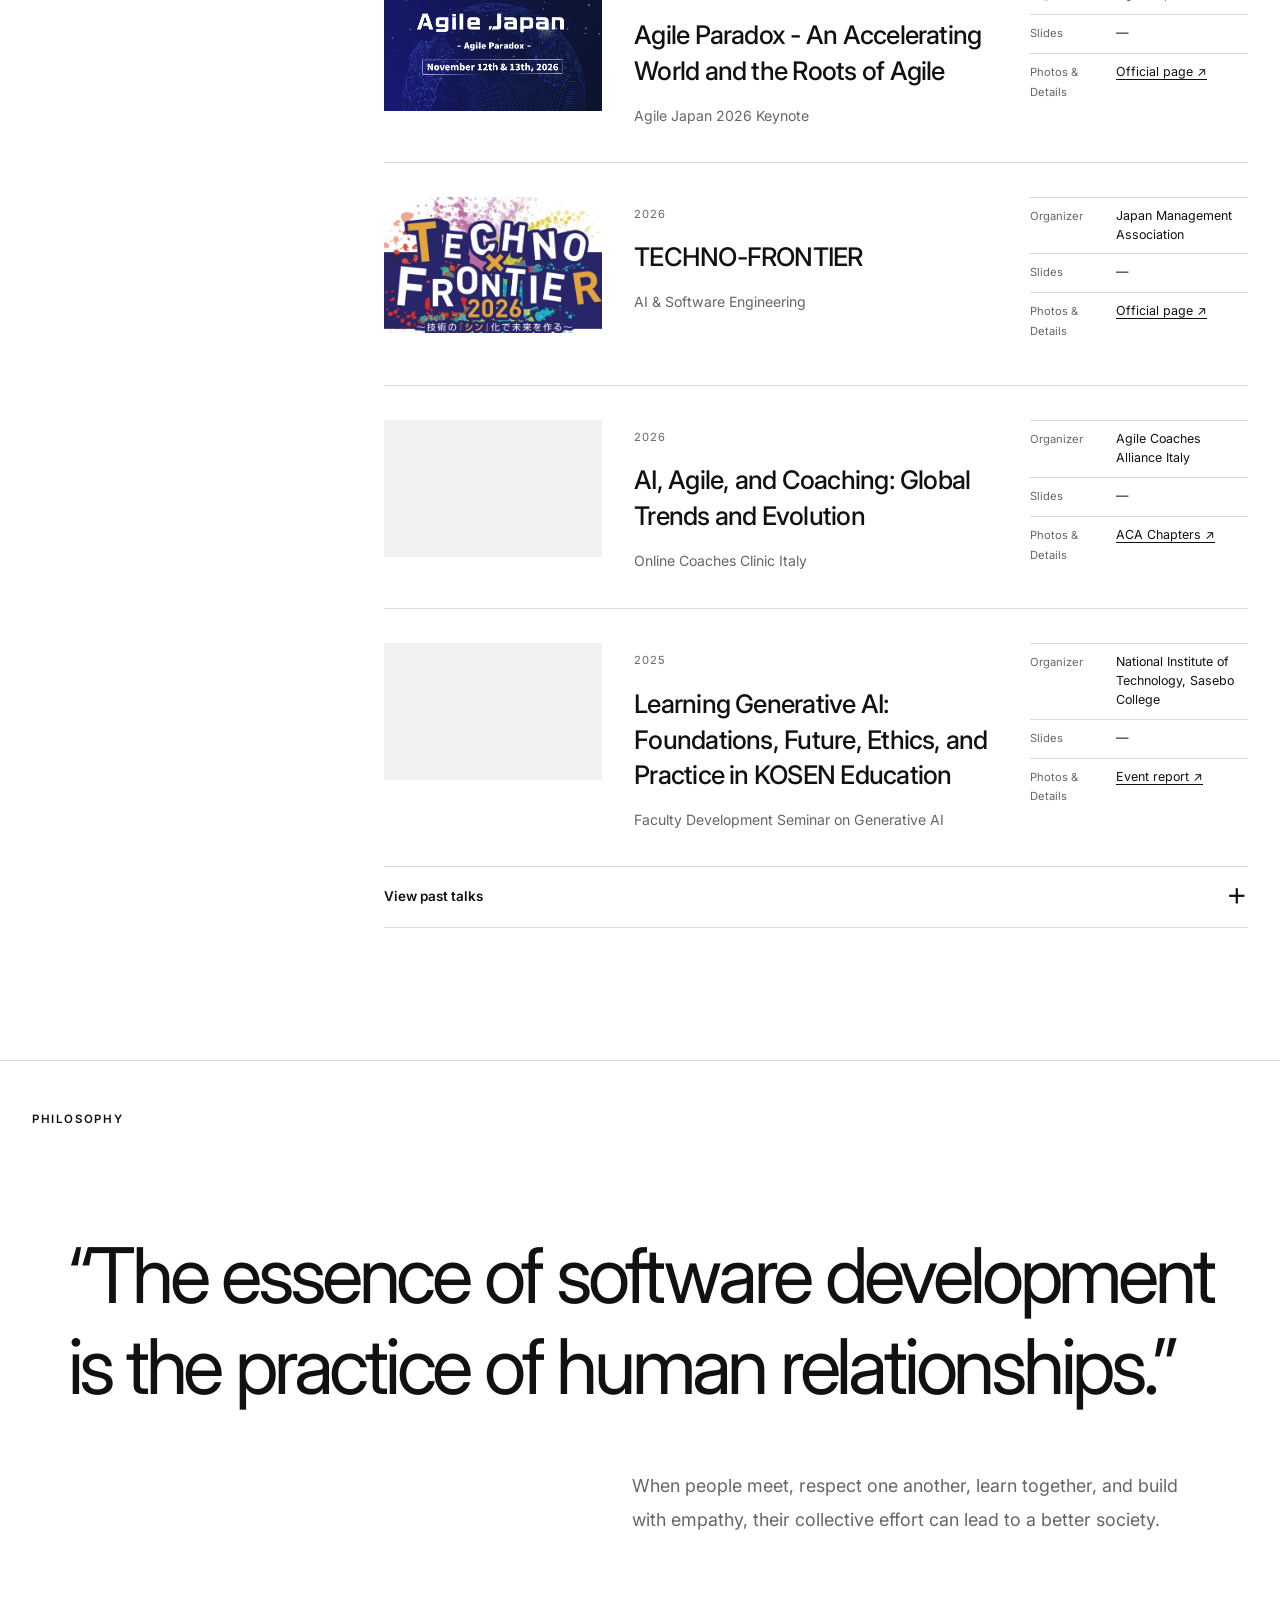
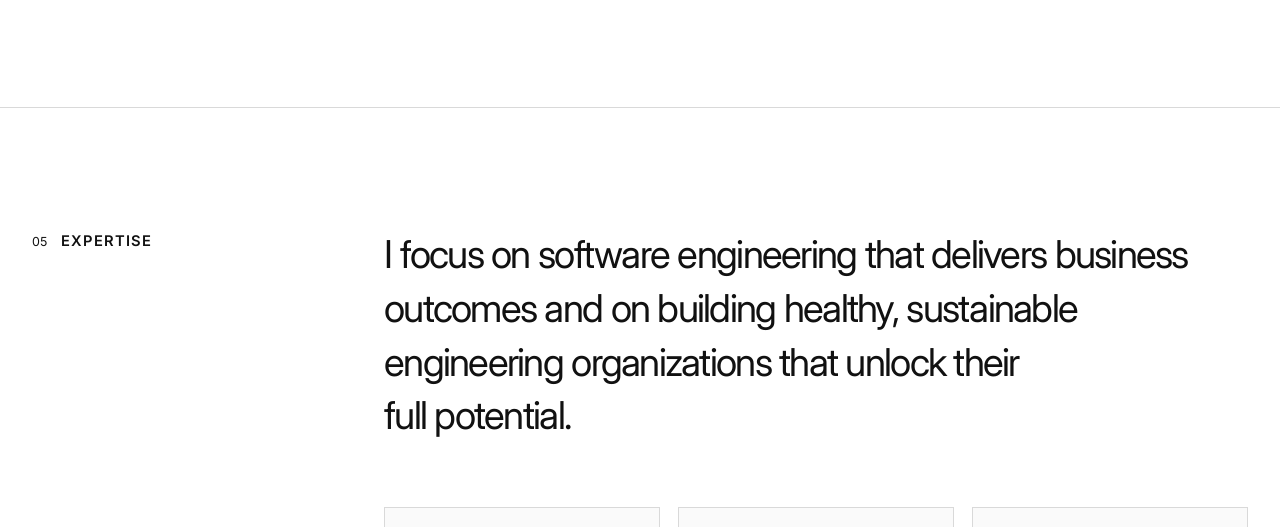
==== commit 4882d84c: "Tighten section bottom spacing" ====
--- a/en/index.html
+++ b/en/index.html
@@ -5,7 +5,7 @@
     <meta name="viewport" content="width=device-width, initial-scale=1.0" />
     <title>Daisuke Watanabe | Engineering &amp; AI Leadership</title>
     <script>
-      fetch('/index.html?v=20260721o', { cache: 'no-store' })
+      fetch('/index.html?v=20260721p', { cache: 'no-store' })
         .then((response) => response.text())
         .then((html) => {
           const parsed = new DOMParser().parseFromString(html, 'text/html');
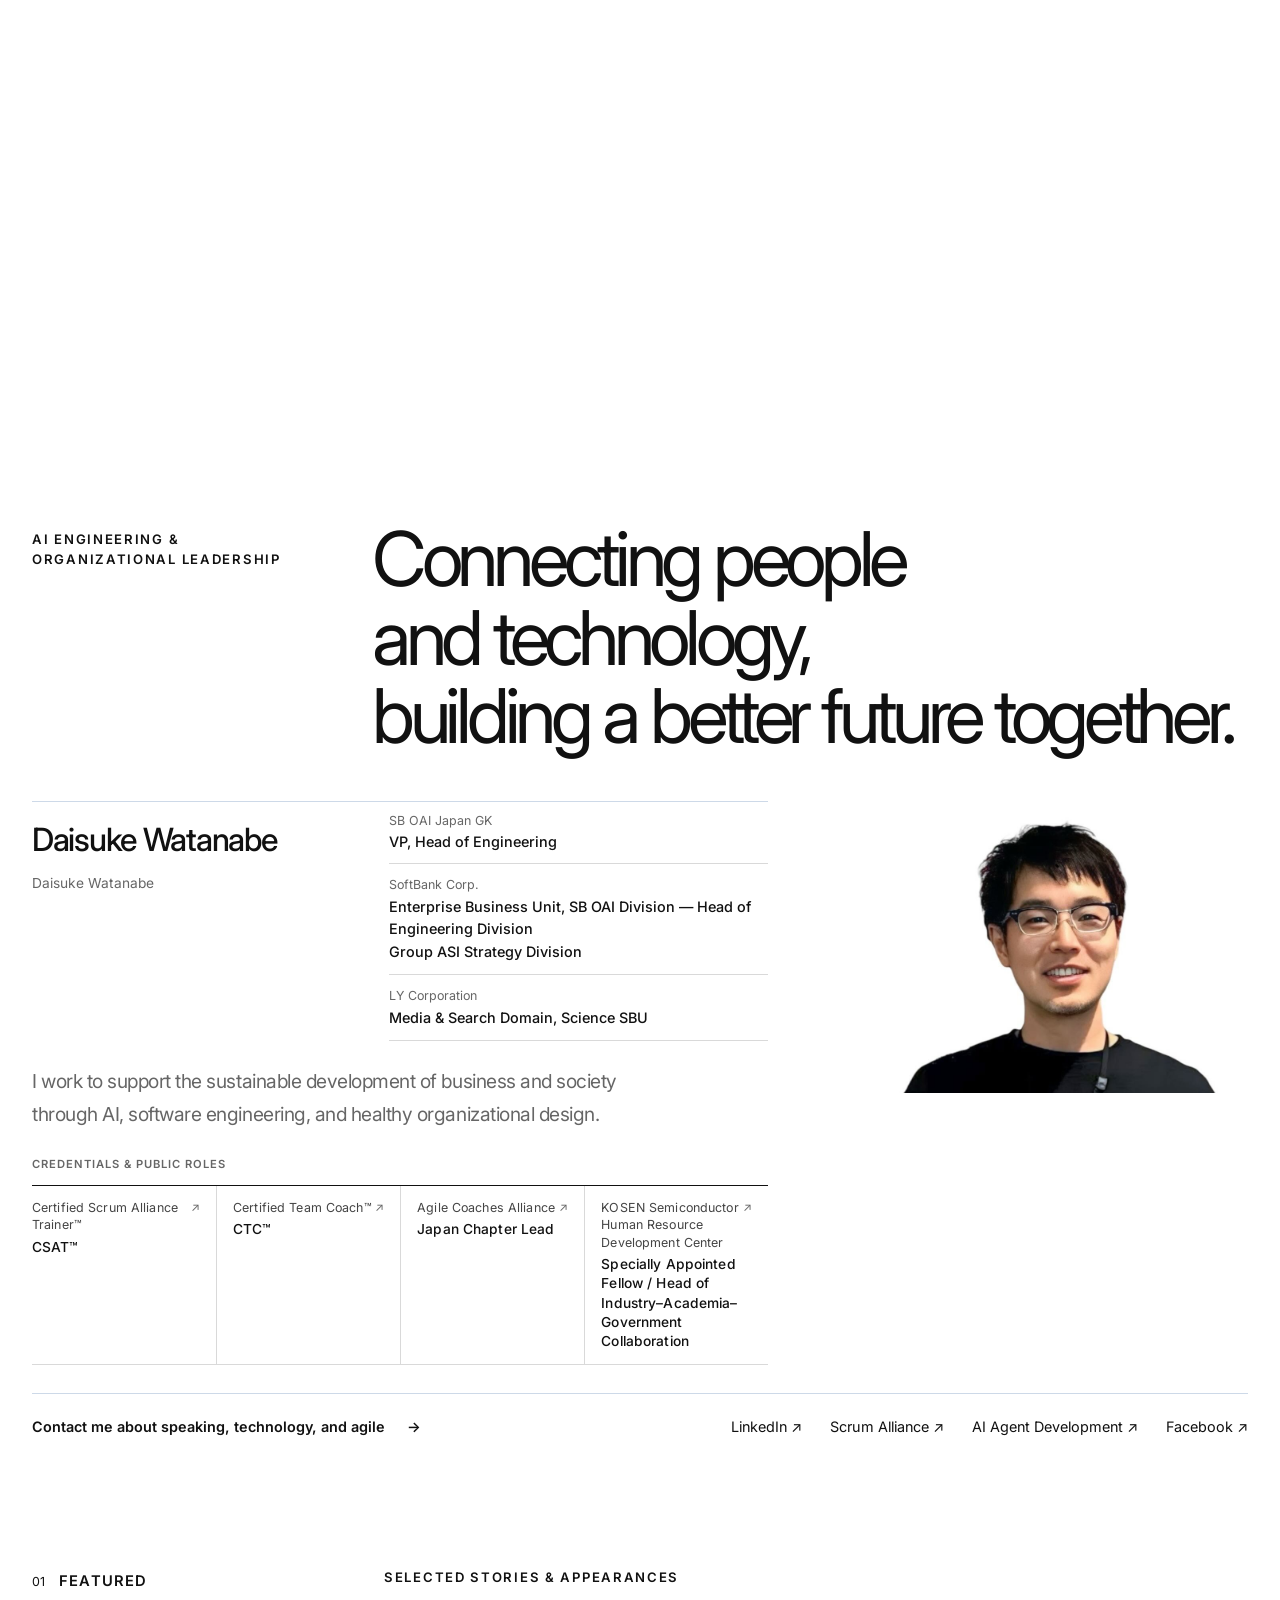
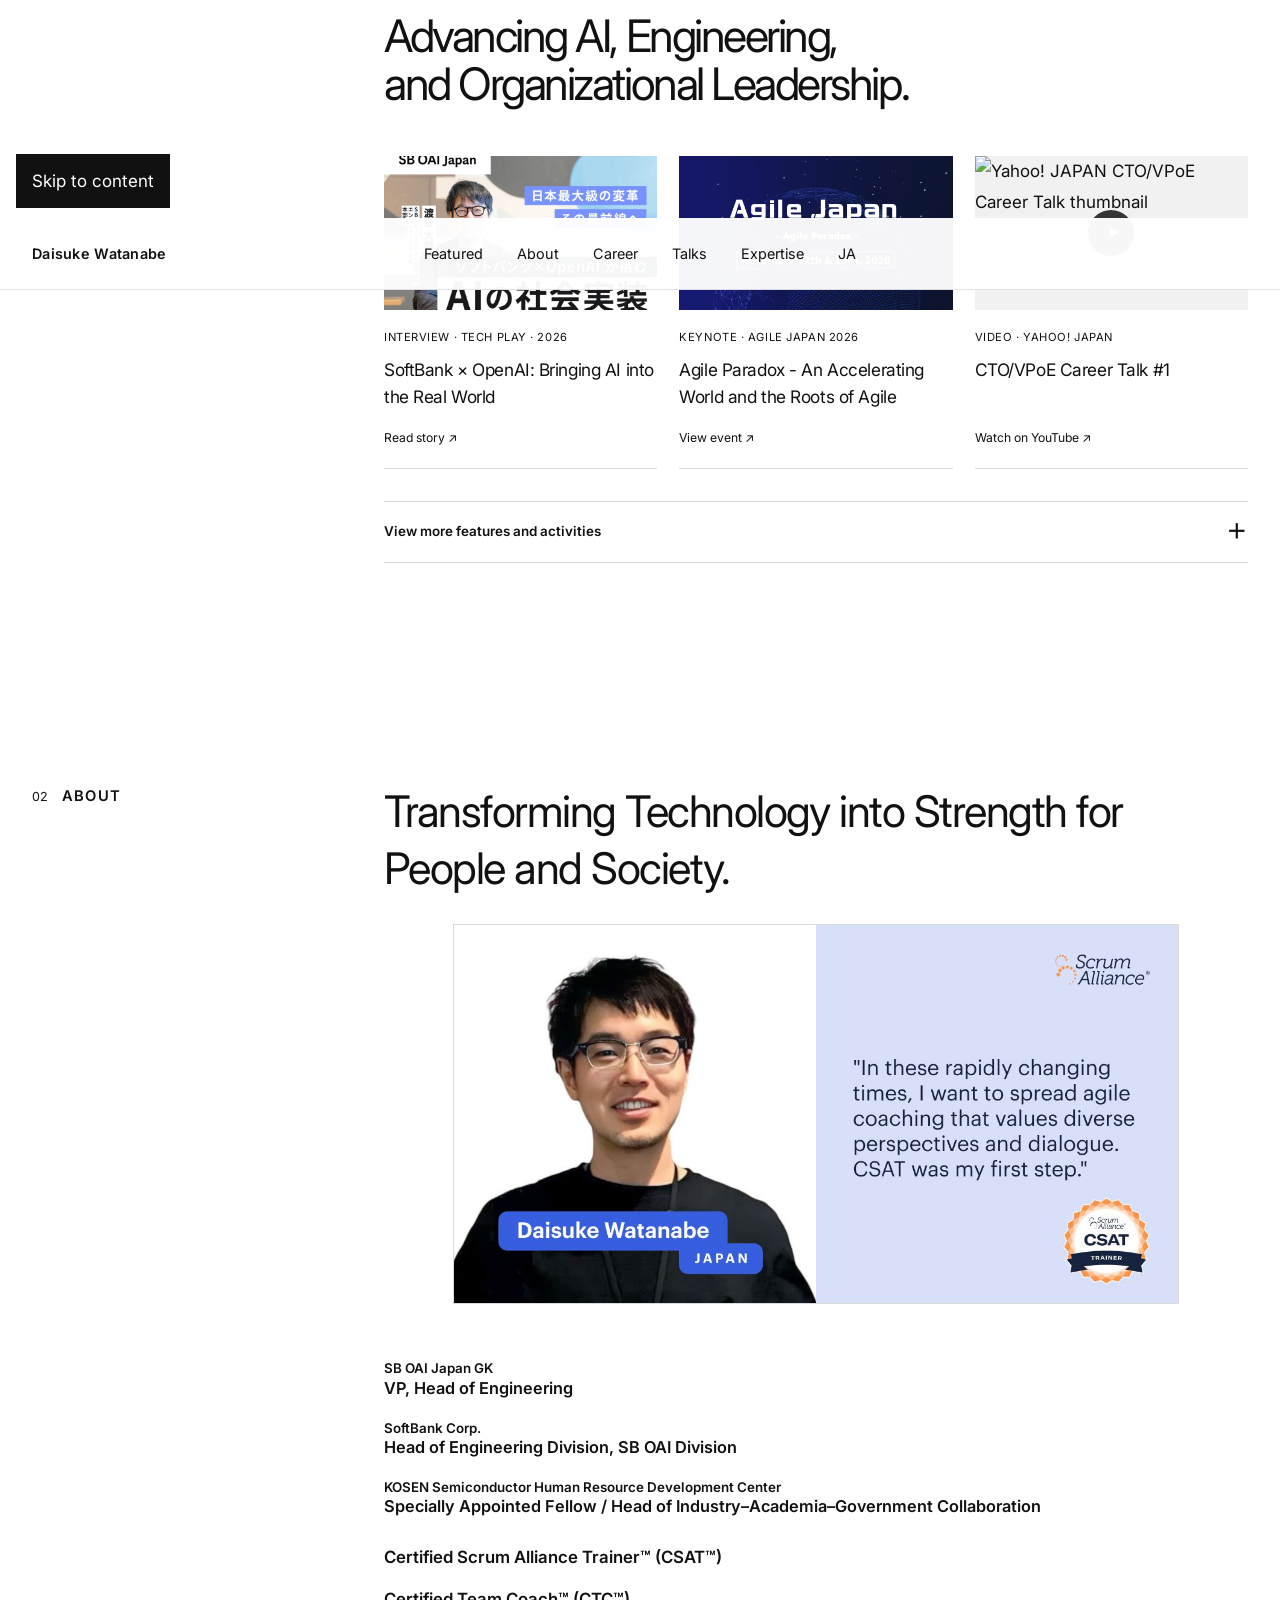
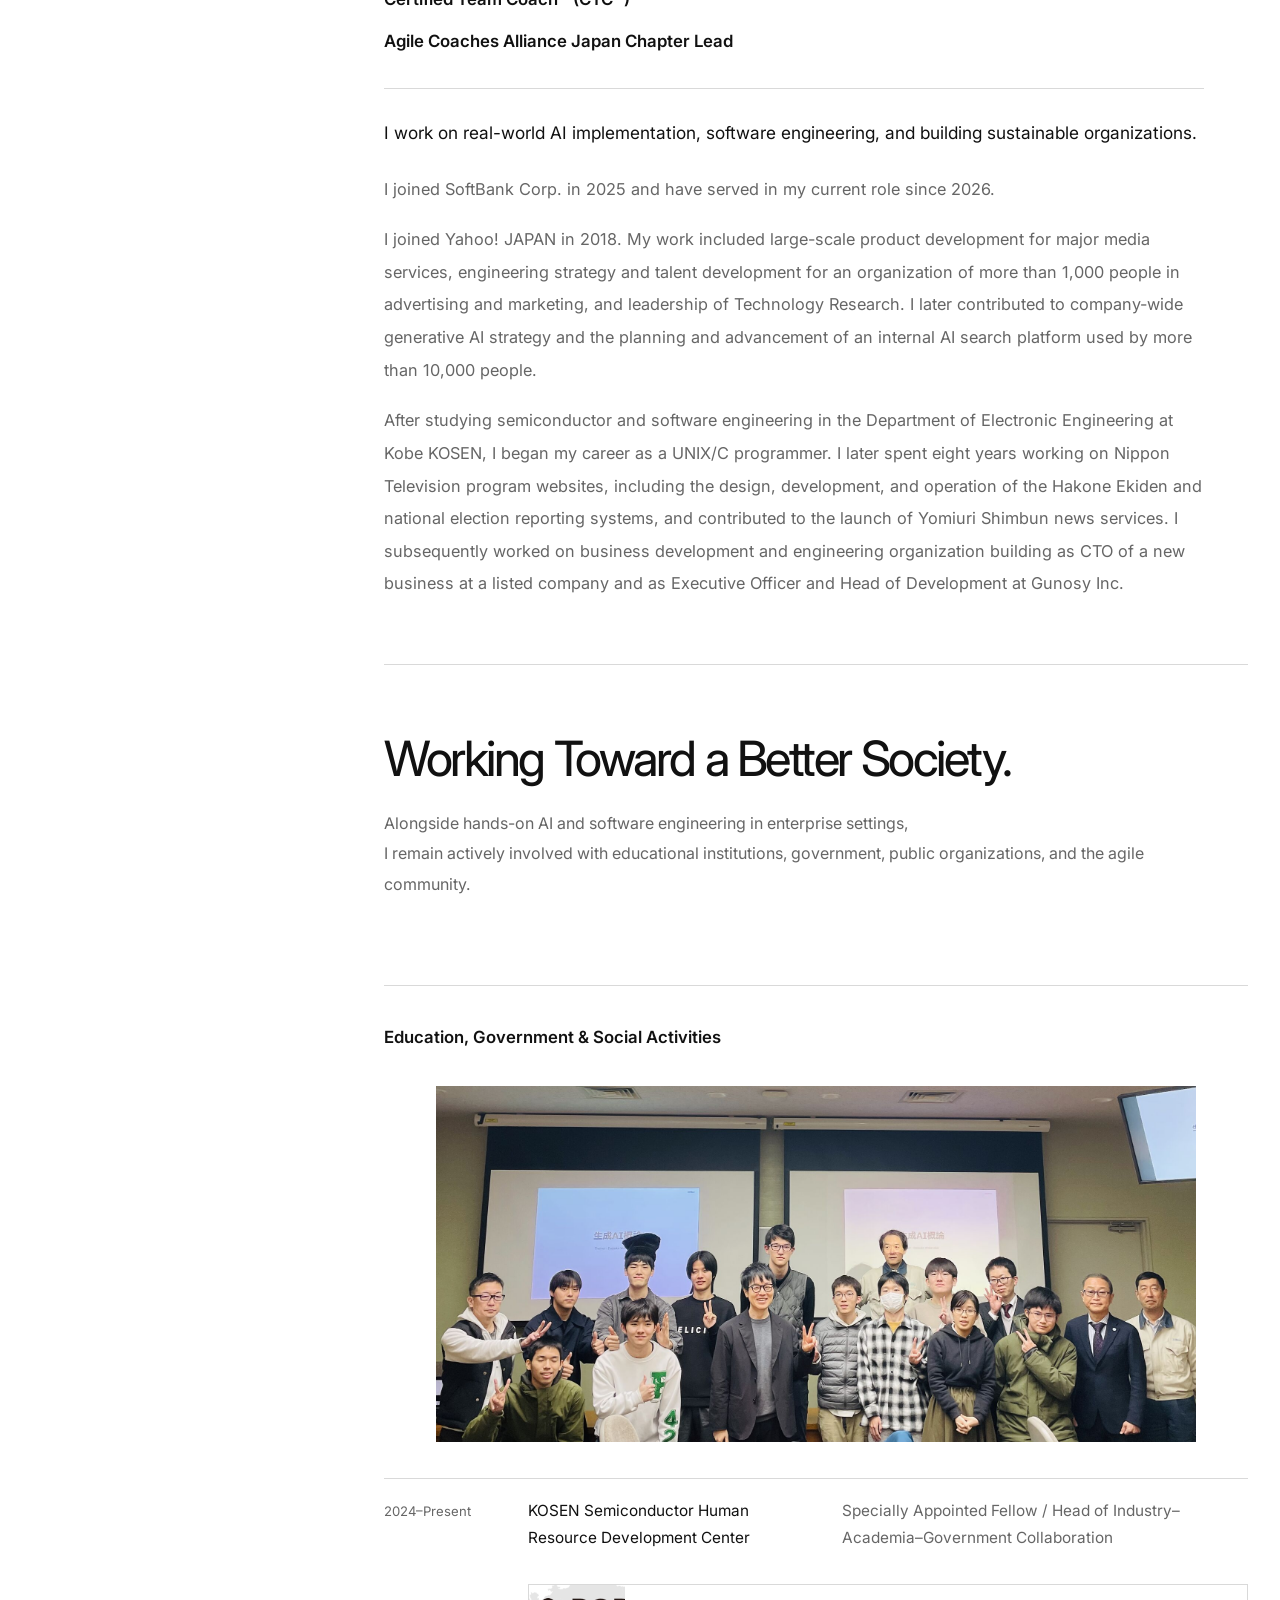
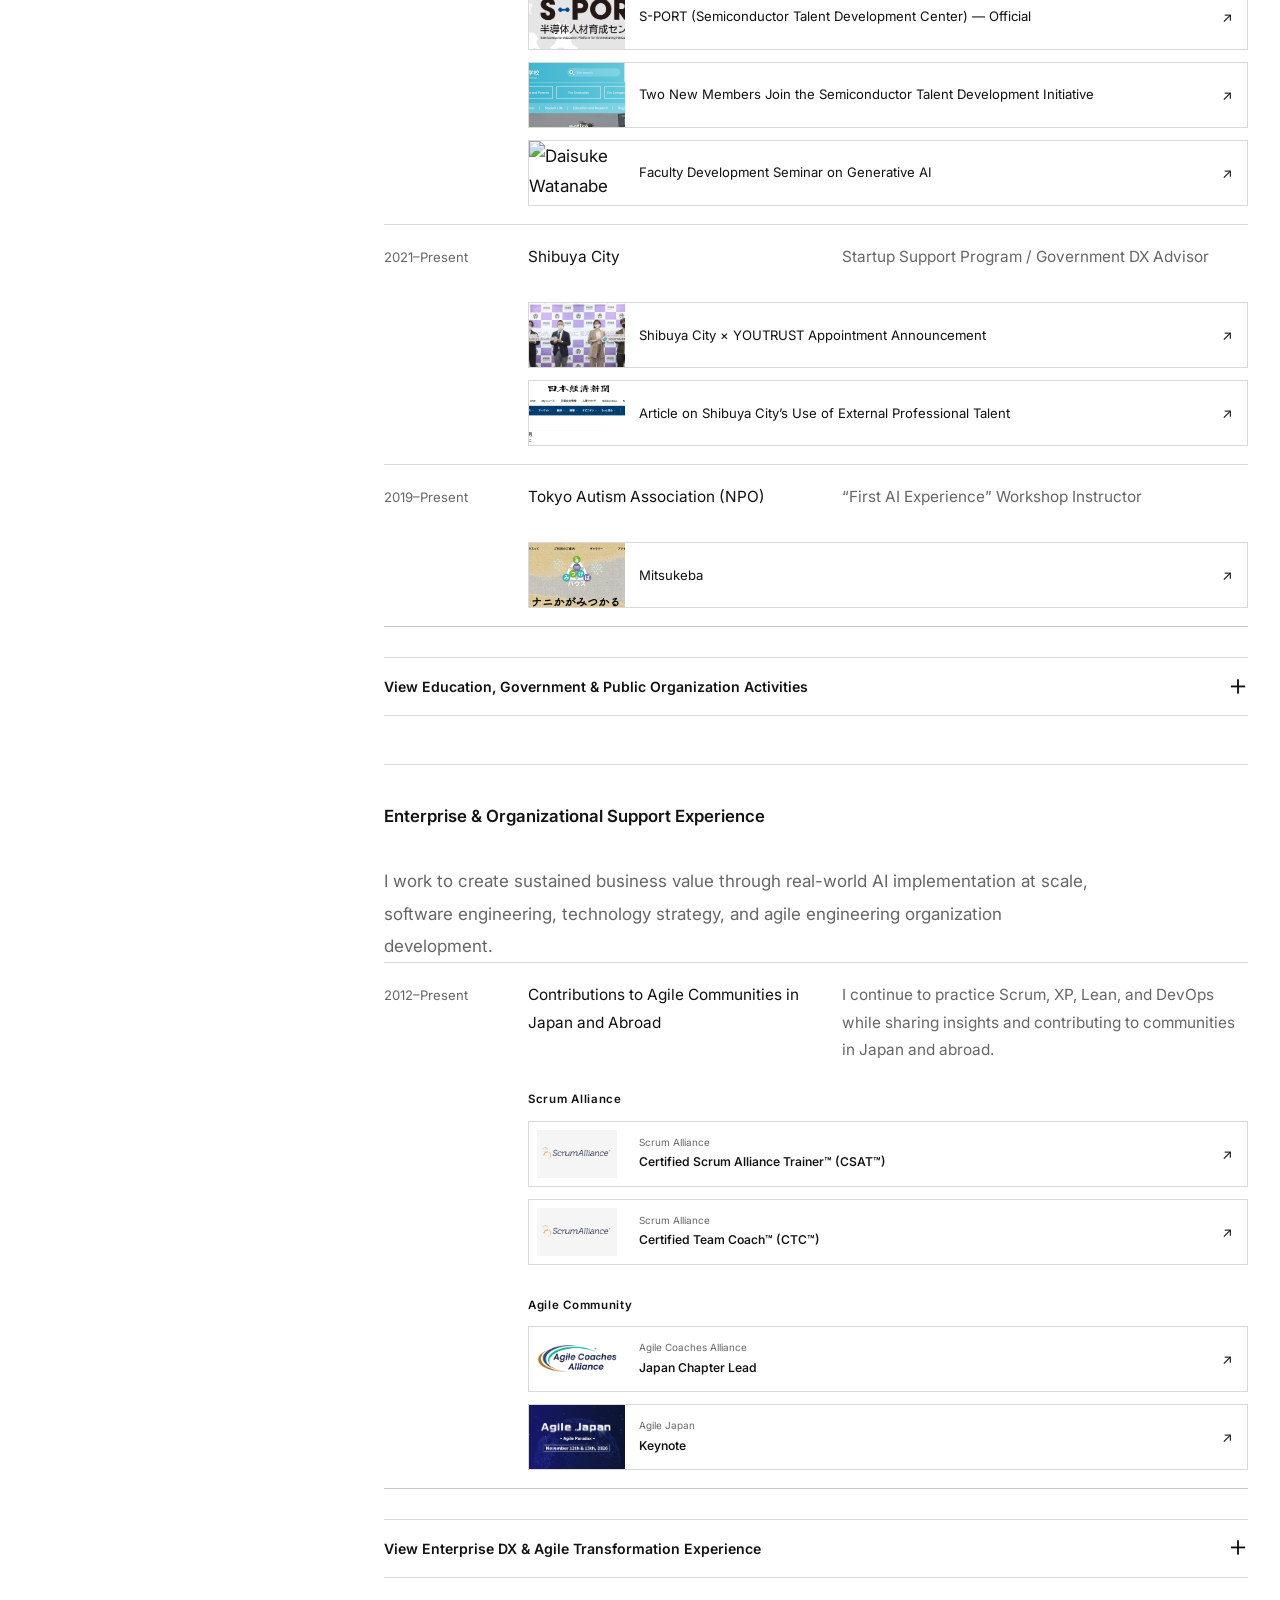
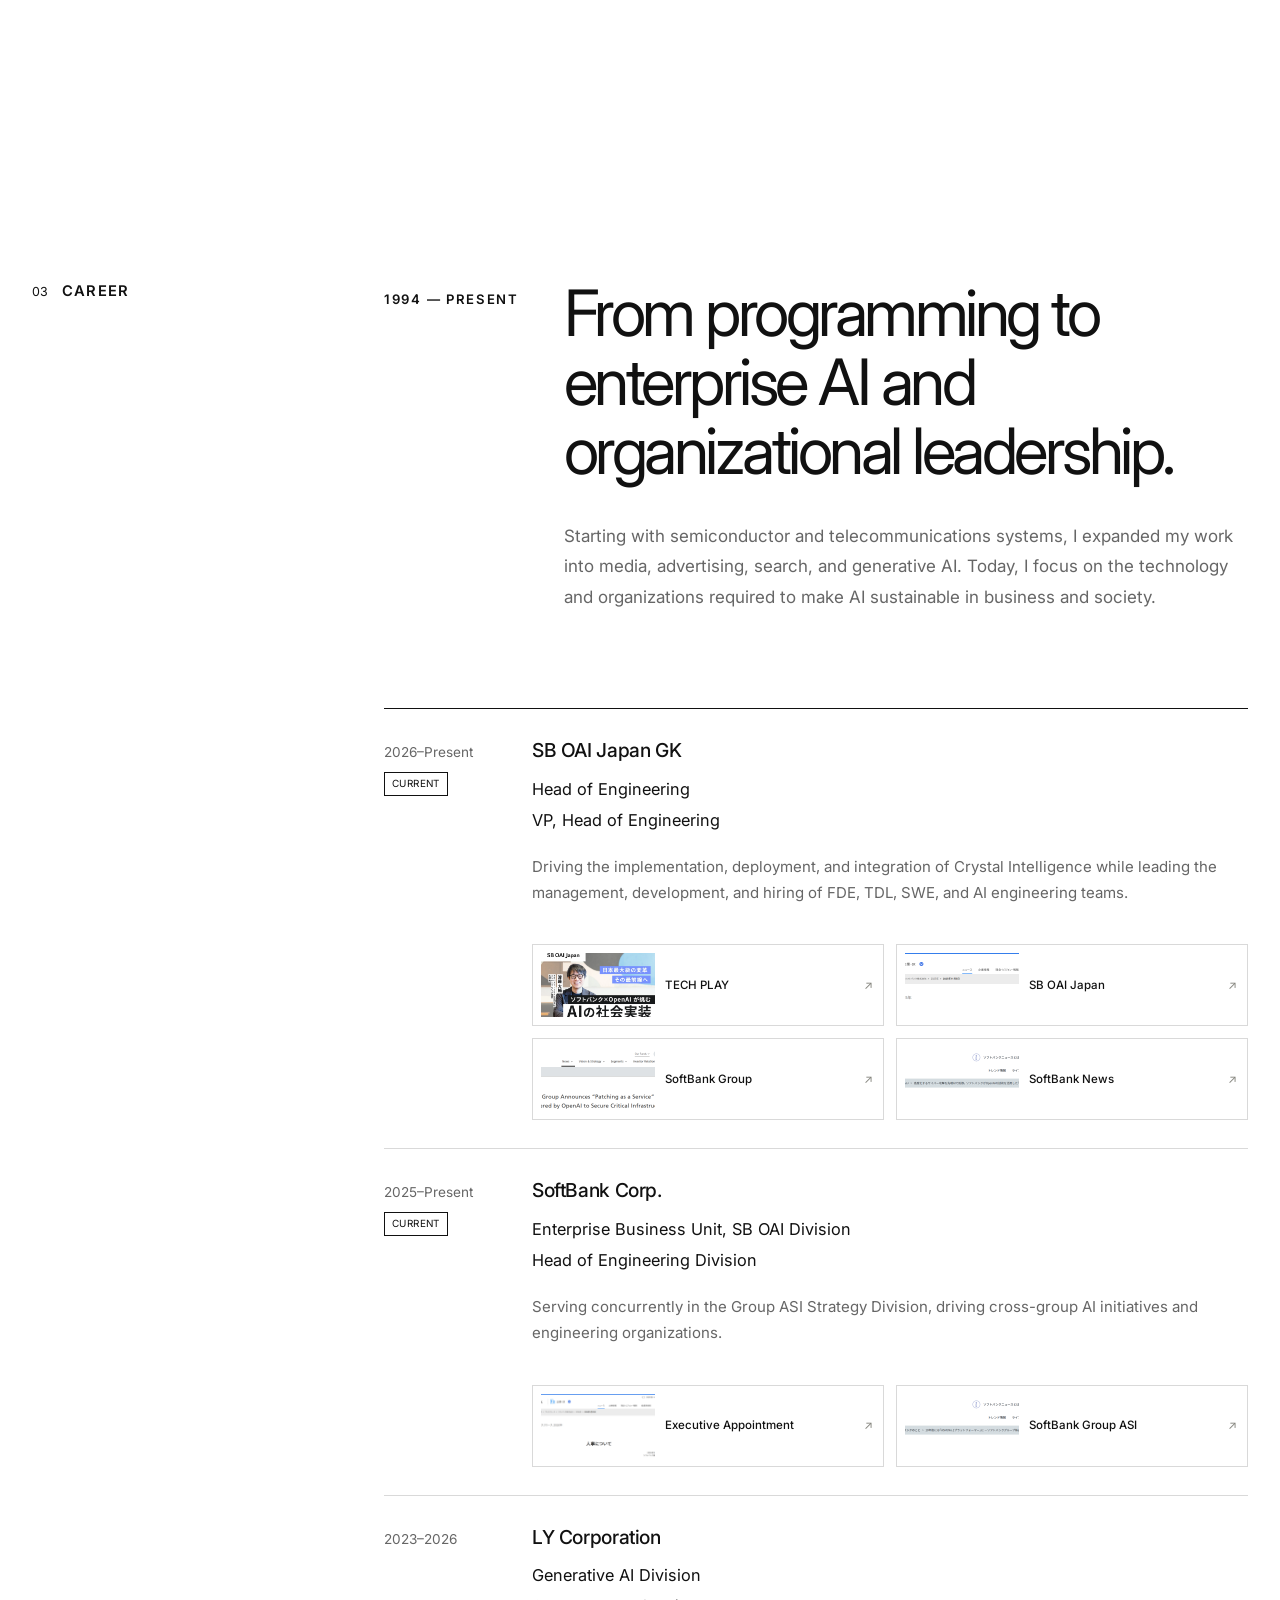
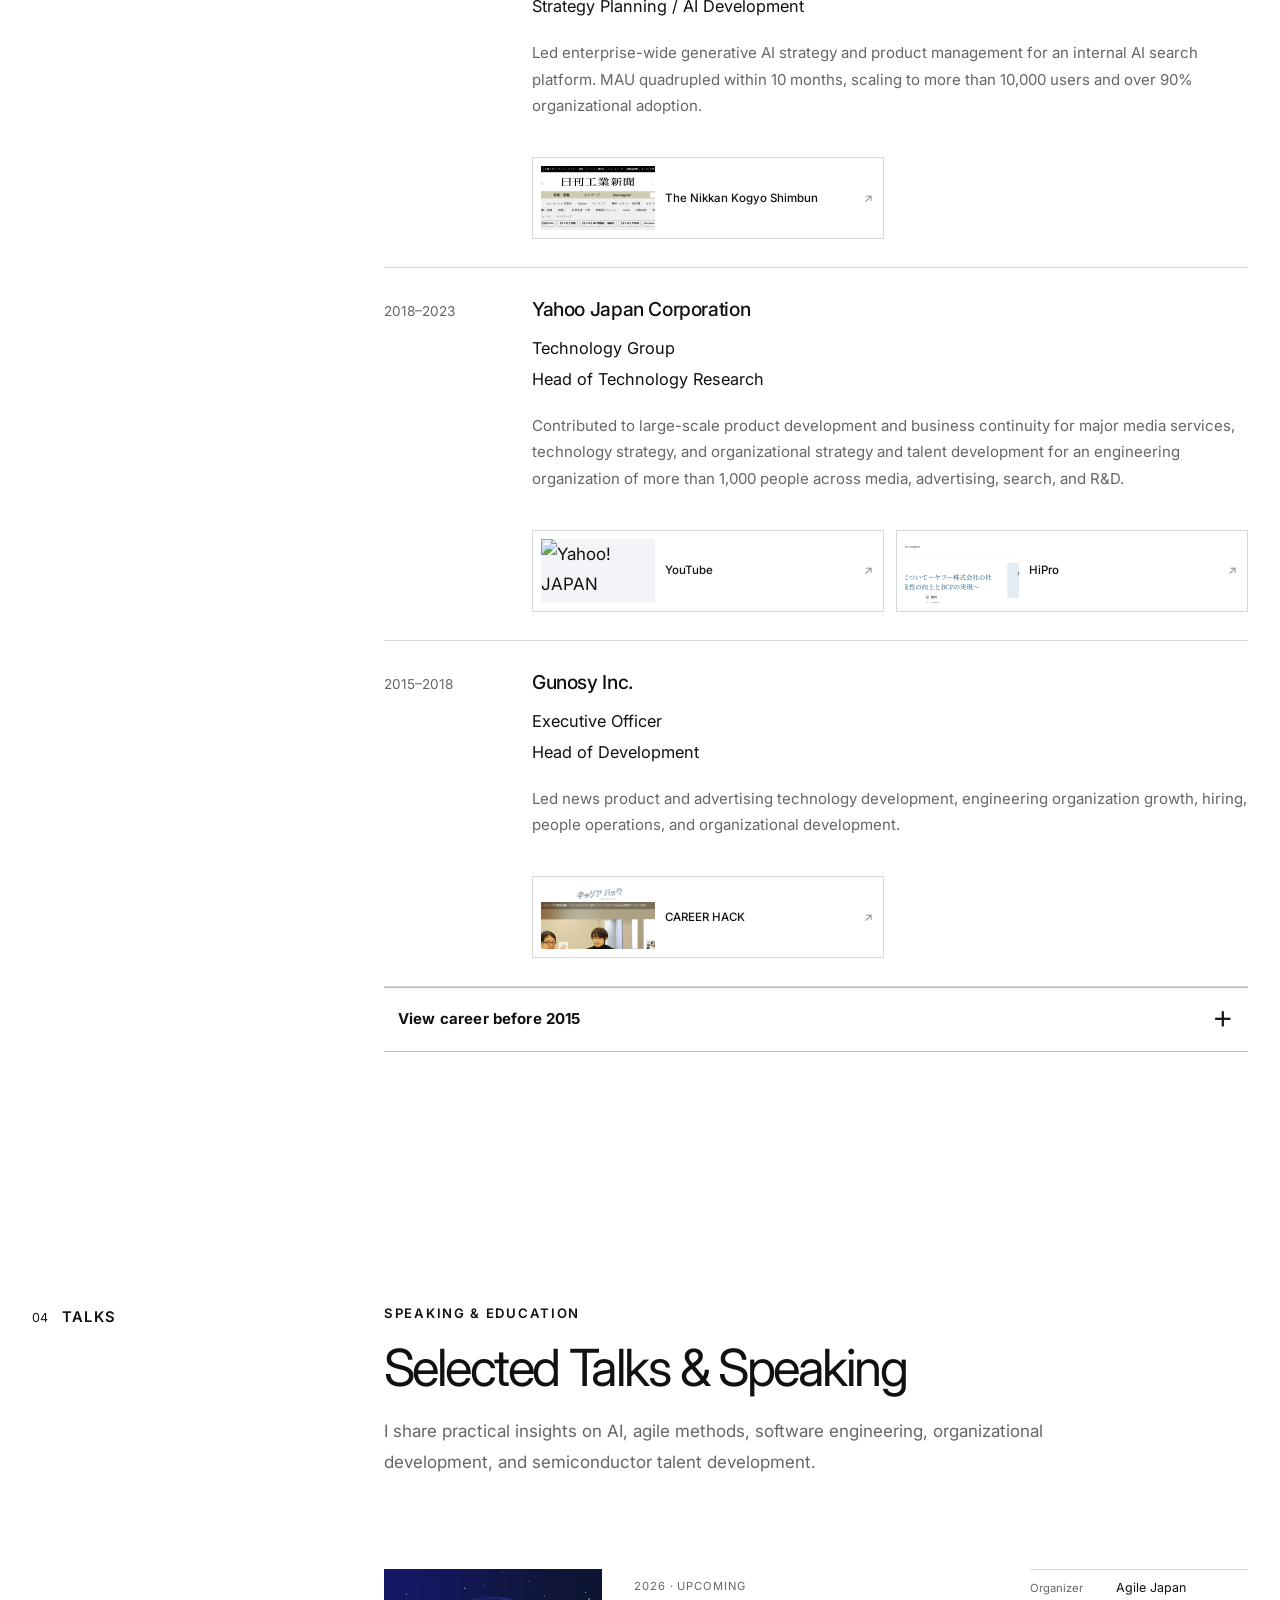
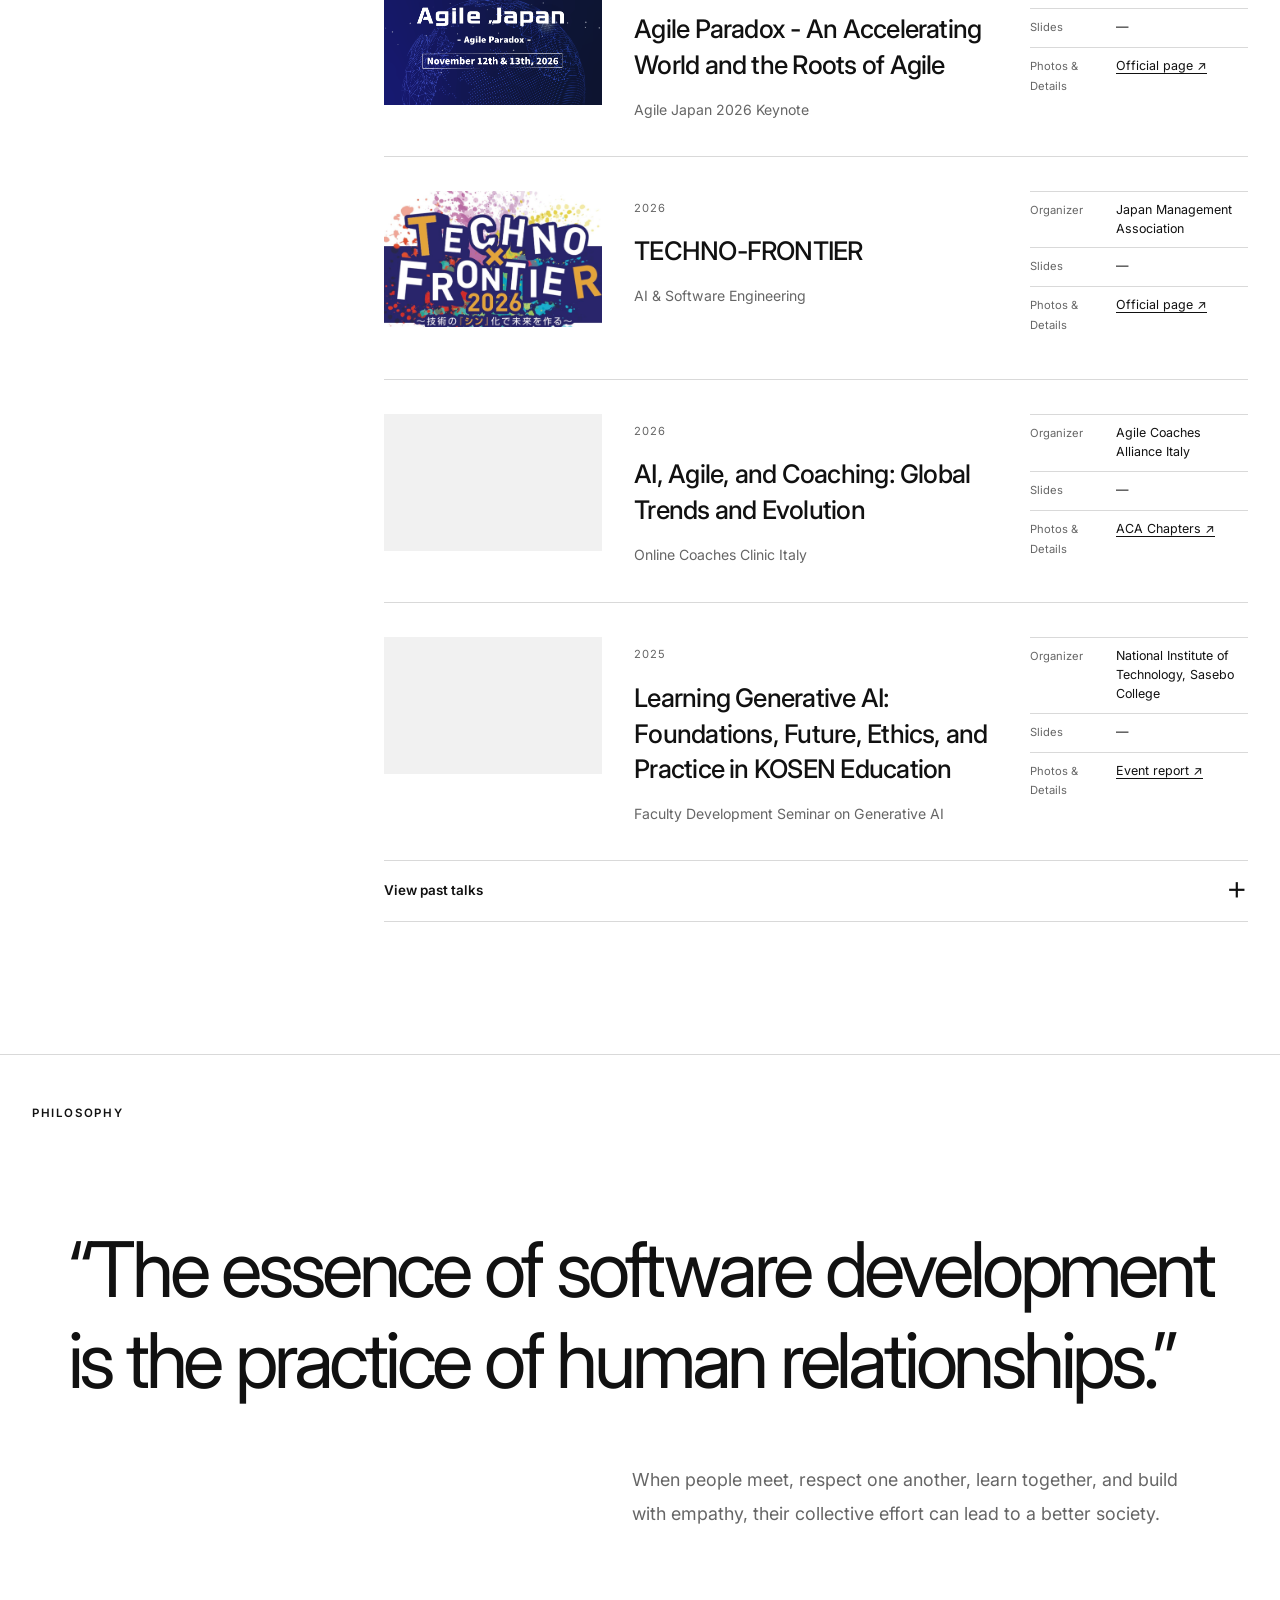
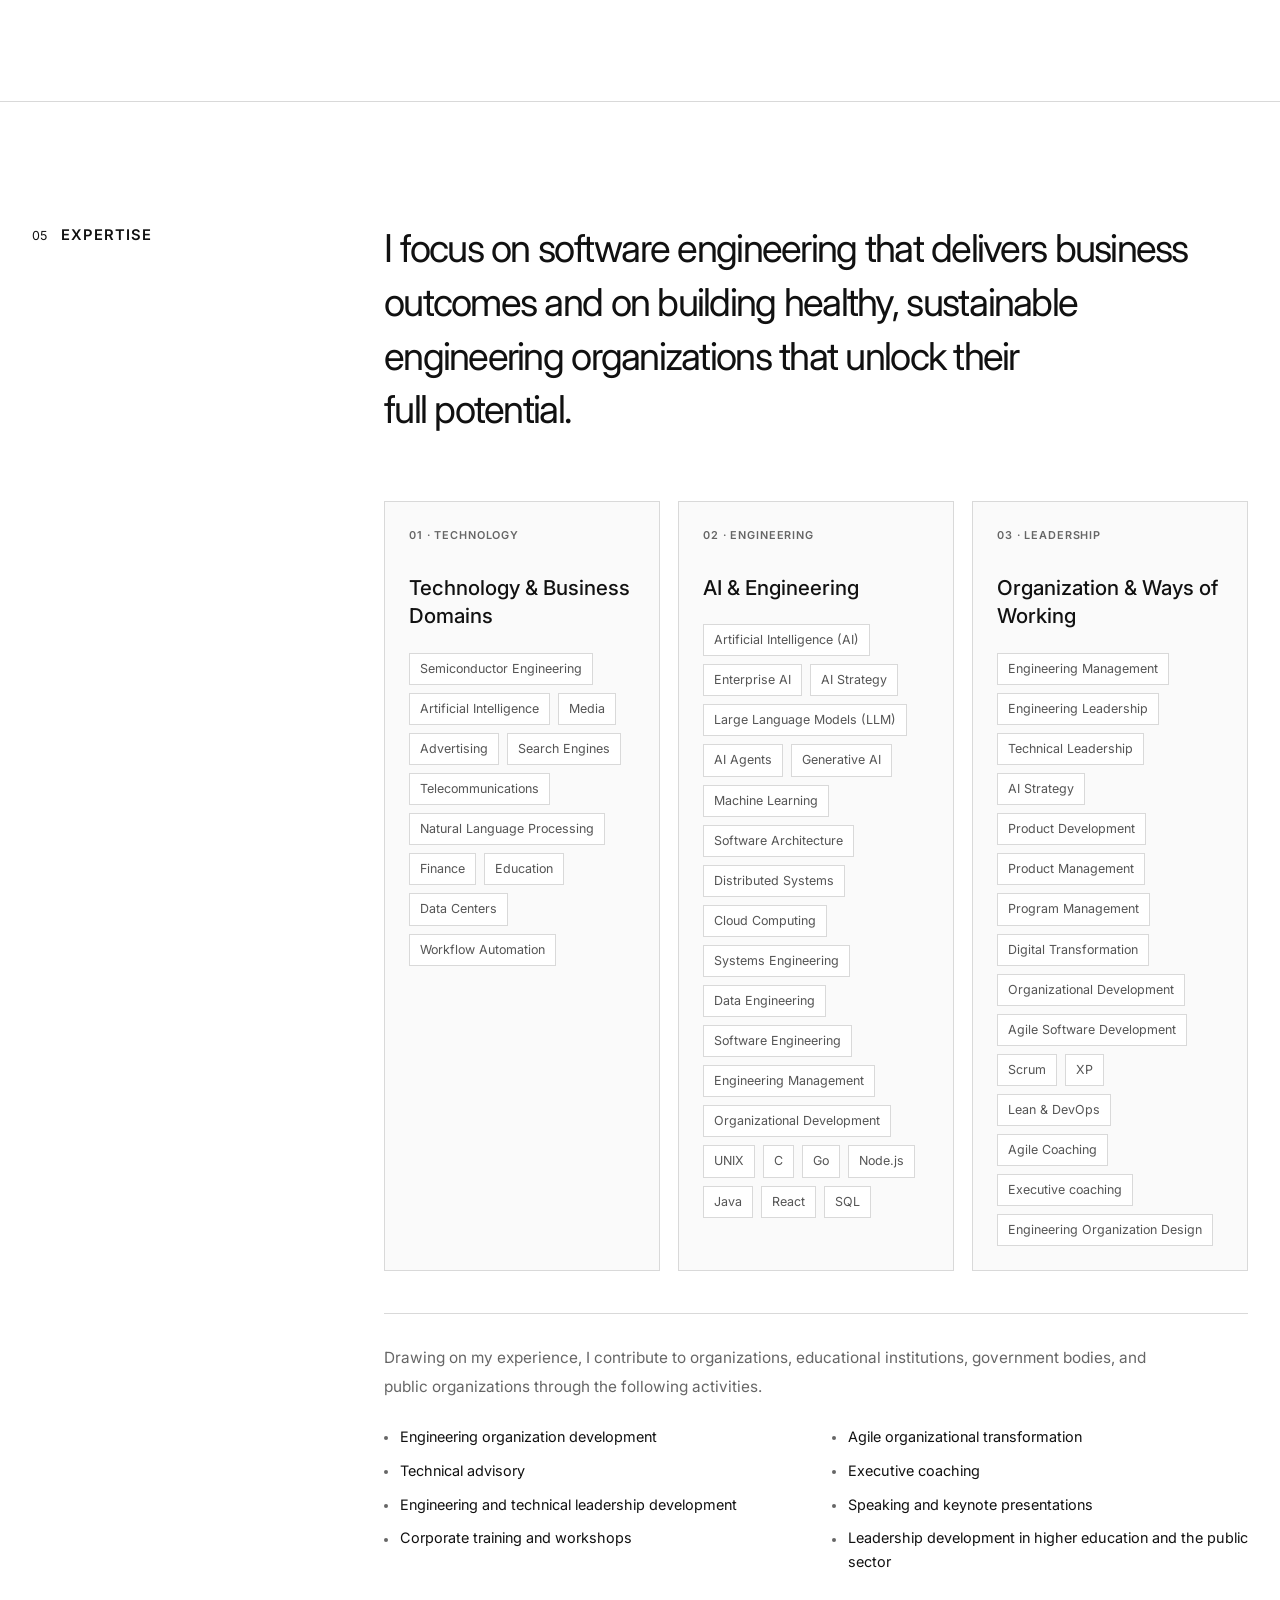
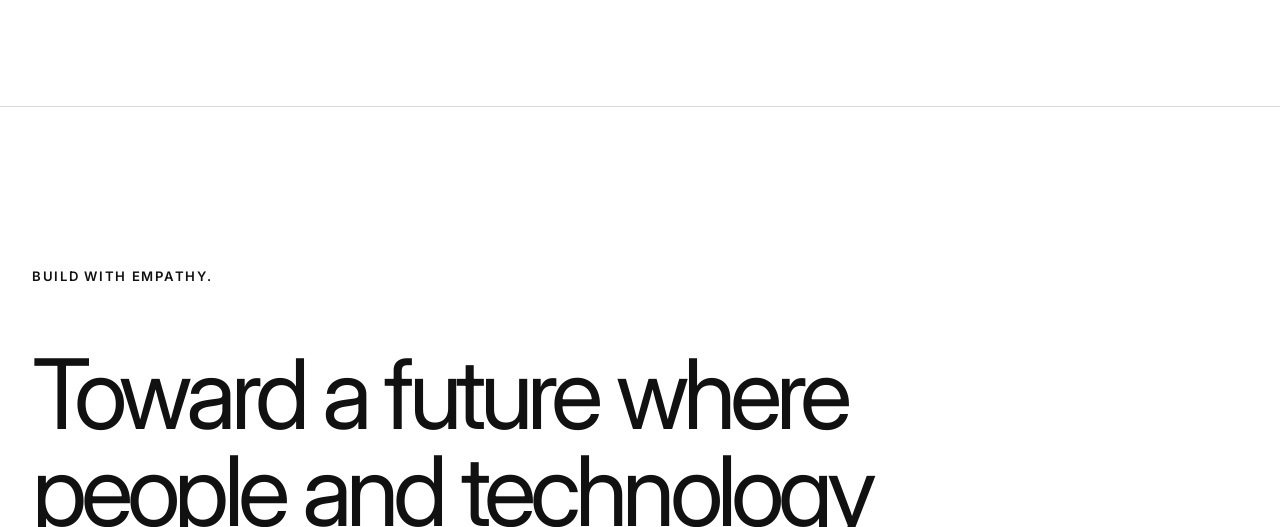
==== commit 508568d1: "Remove duplicate corporate roles from About" ====
--- a/en/index.html
+++ b/en/index.html
@@ -5,7 +5,7 @@
     <meta name="viewport" content="width=device-width, initial-scale=1.0" />
     <title>Daisuke Watanabe | Engineering &amp; AI Leadership</title>
     <script>
-      fetch('/index.html?v=20260721p', { cache: 'no-store' })
+      fetch('/index.html?v=20260721q', { cache: 'no-store' })
         .then((response) => response.text())
         .then((html) => {
           const parsed = new DOMParser().parseFromString(html, 'text/html');
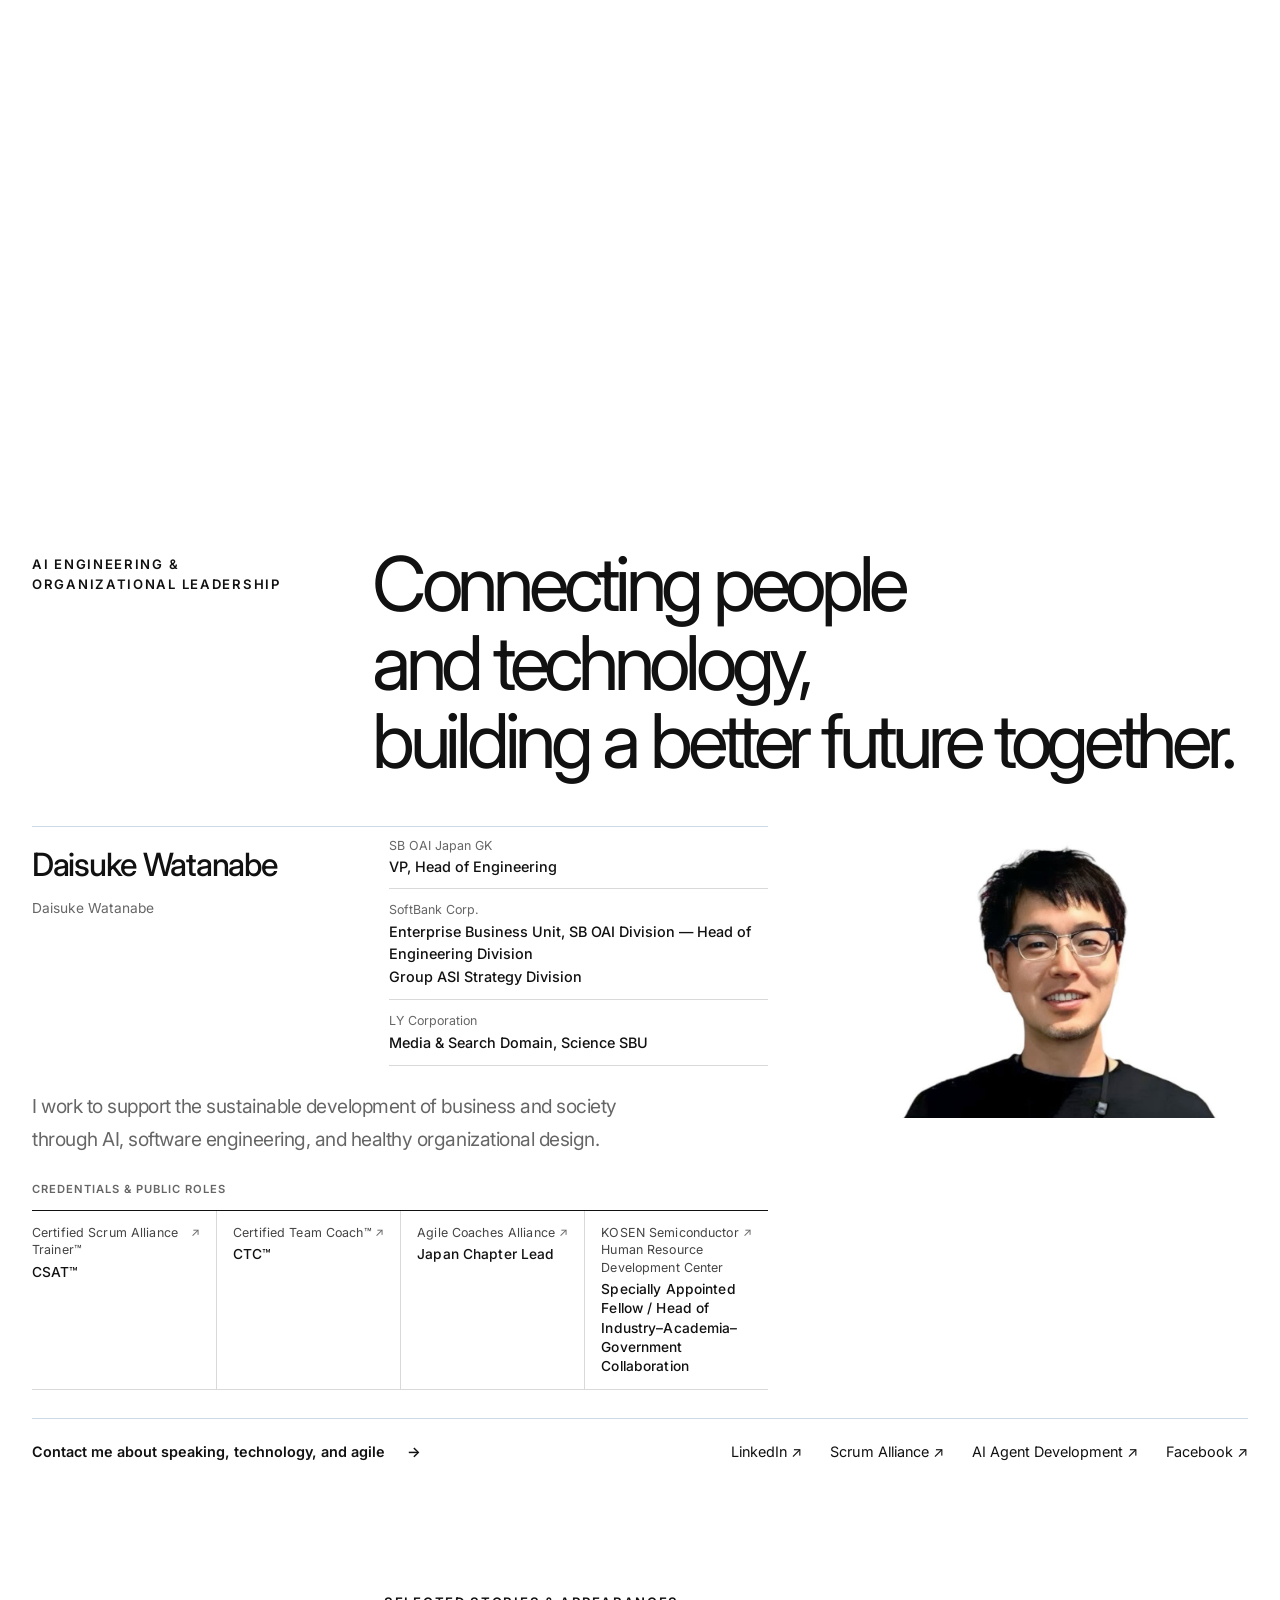
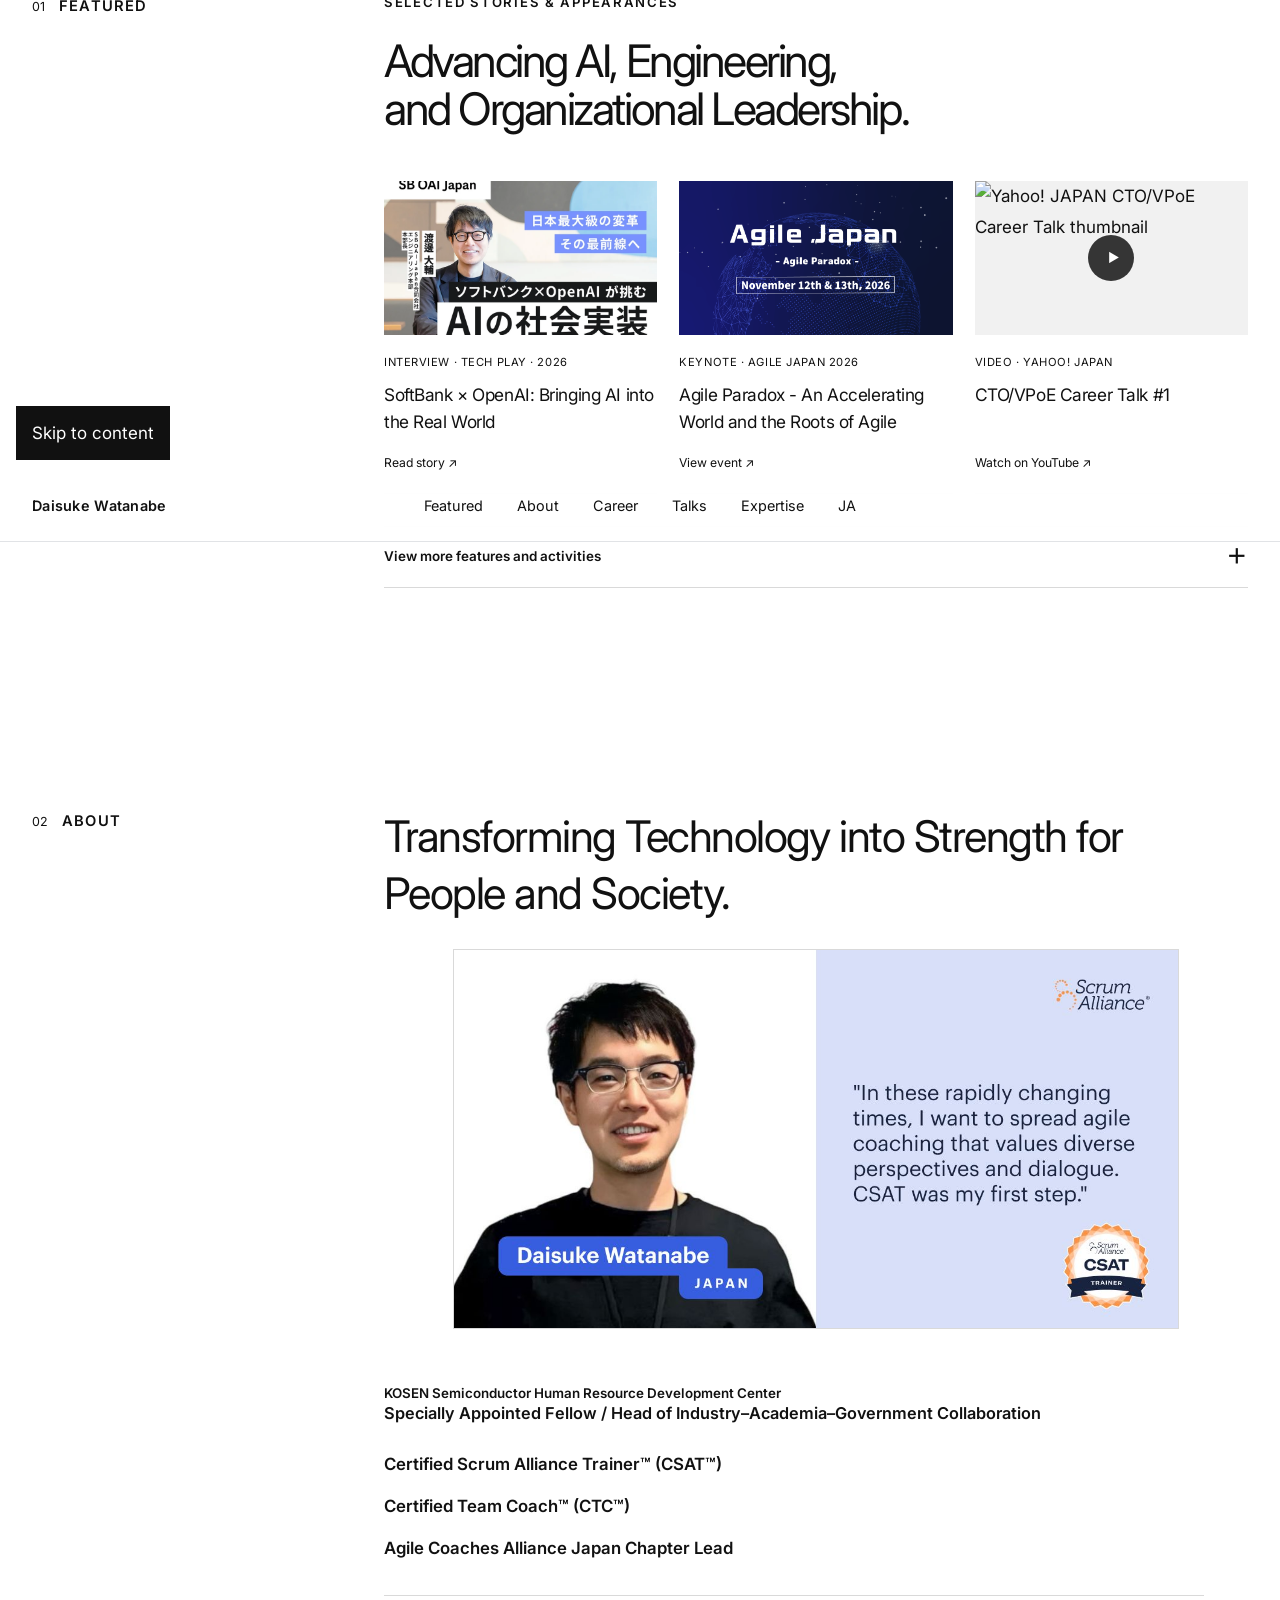
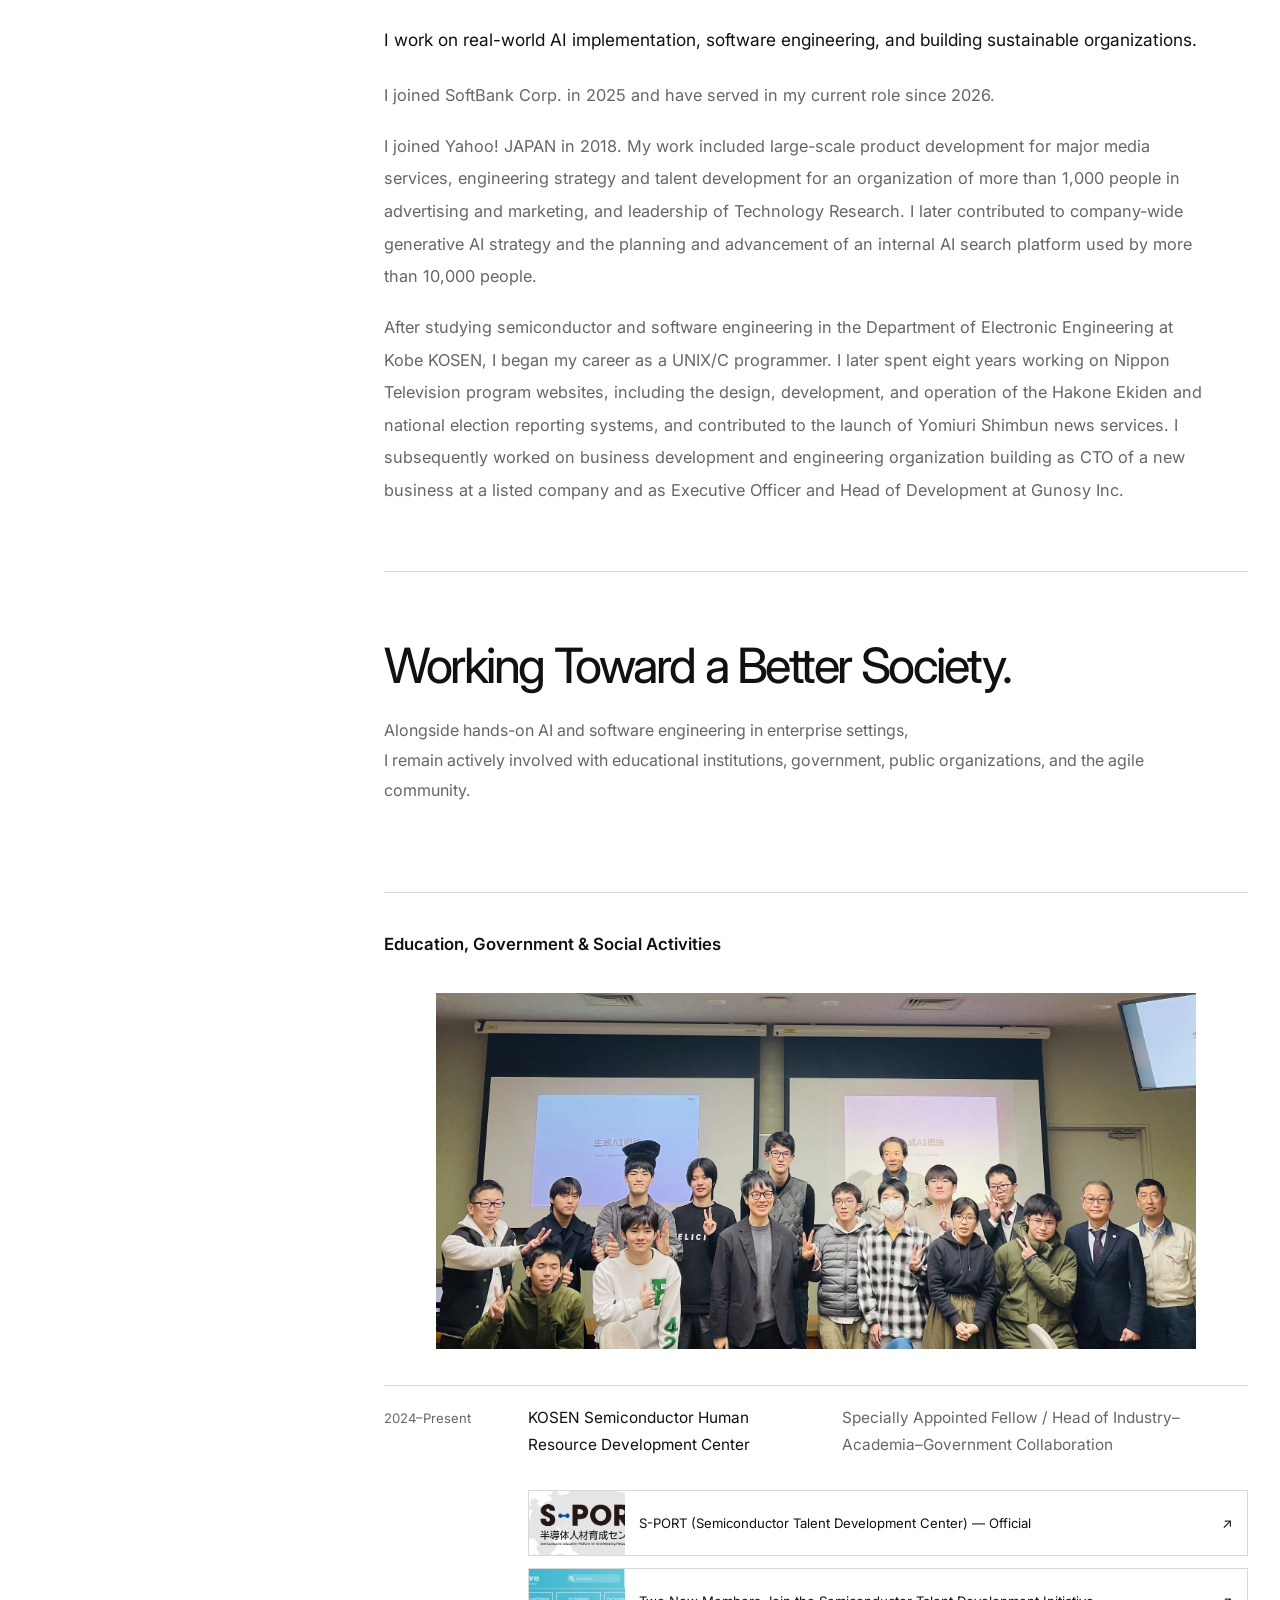
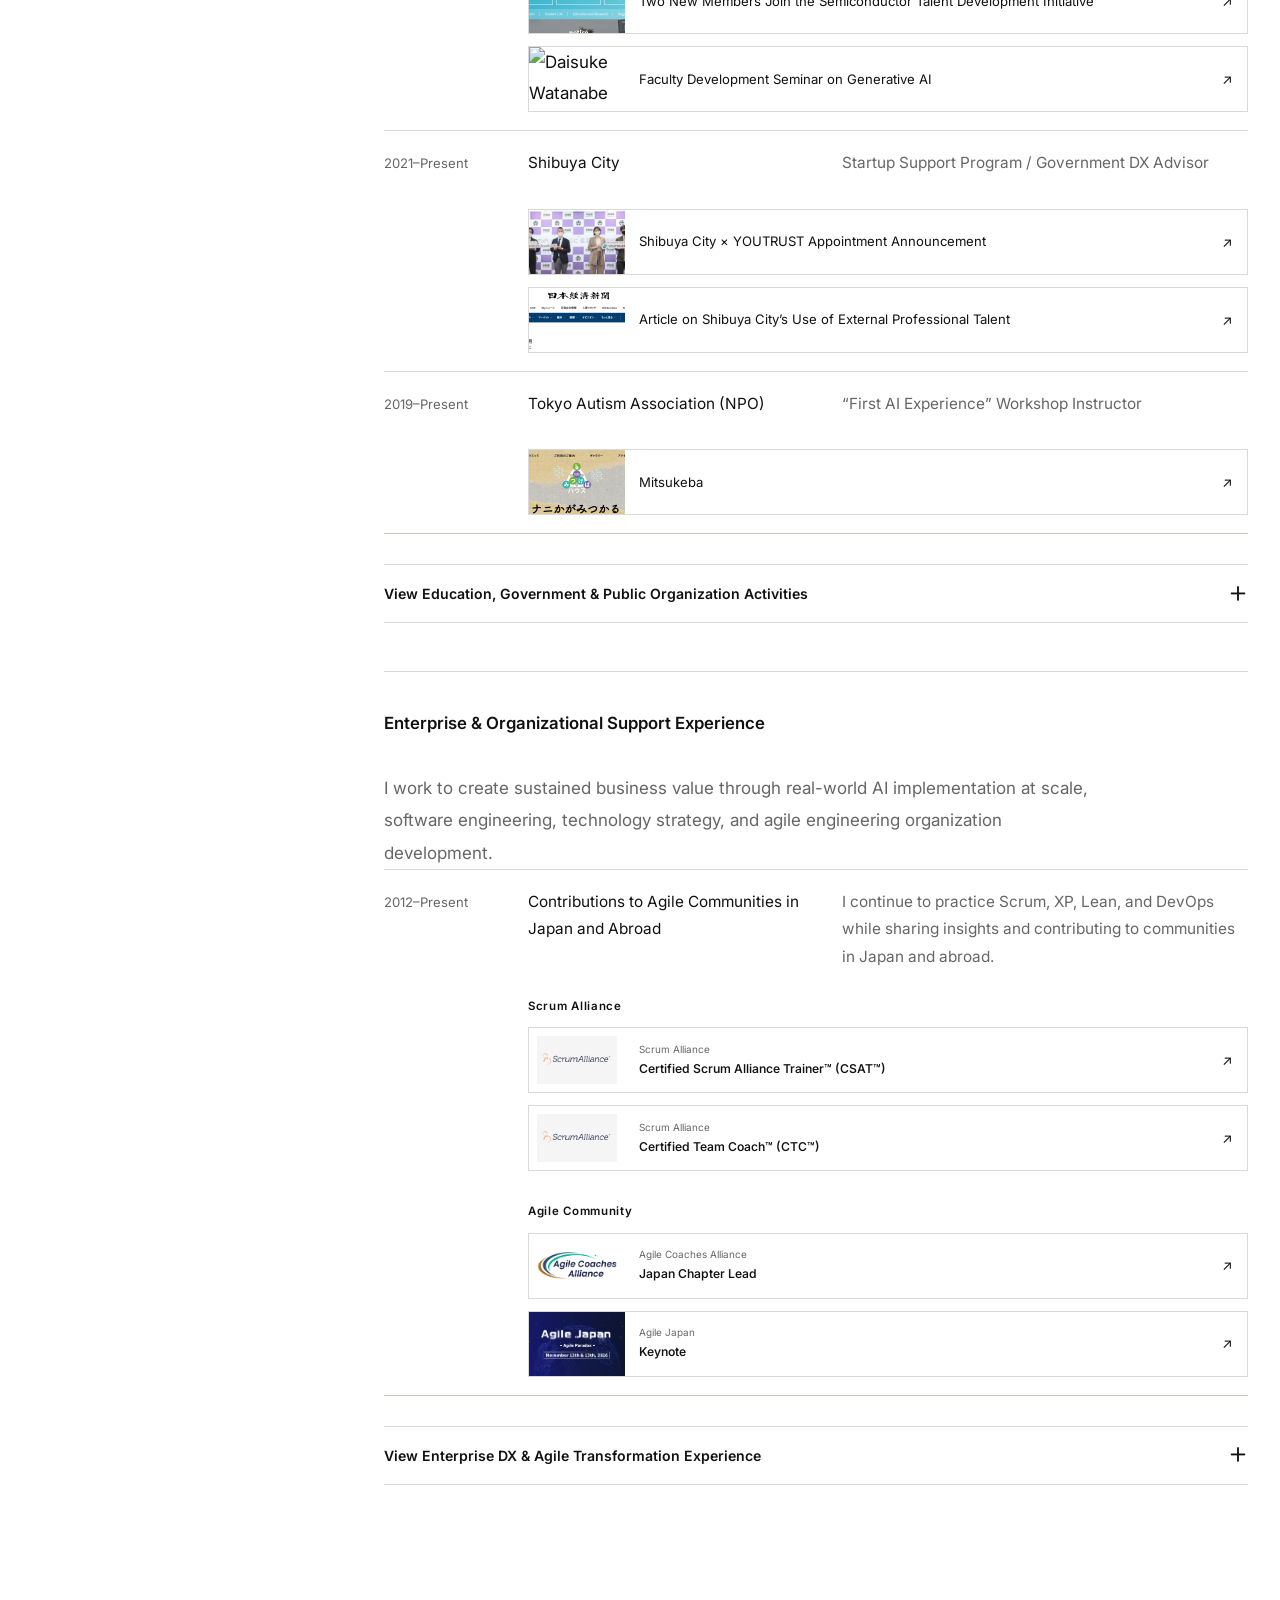
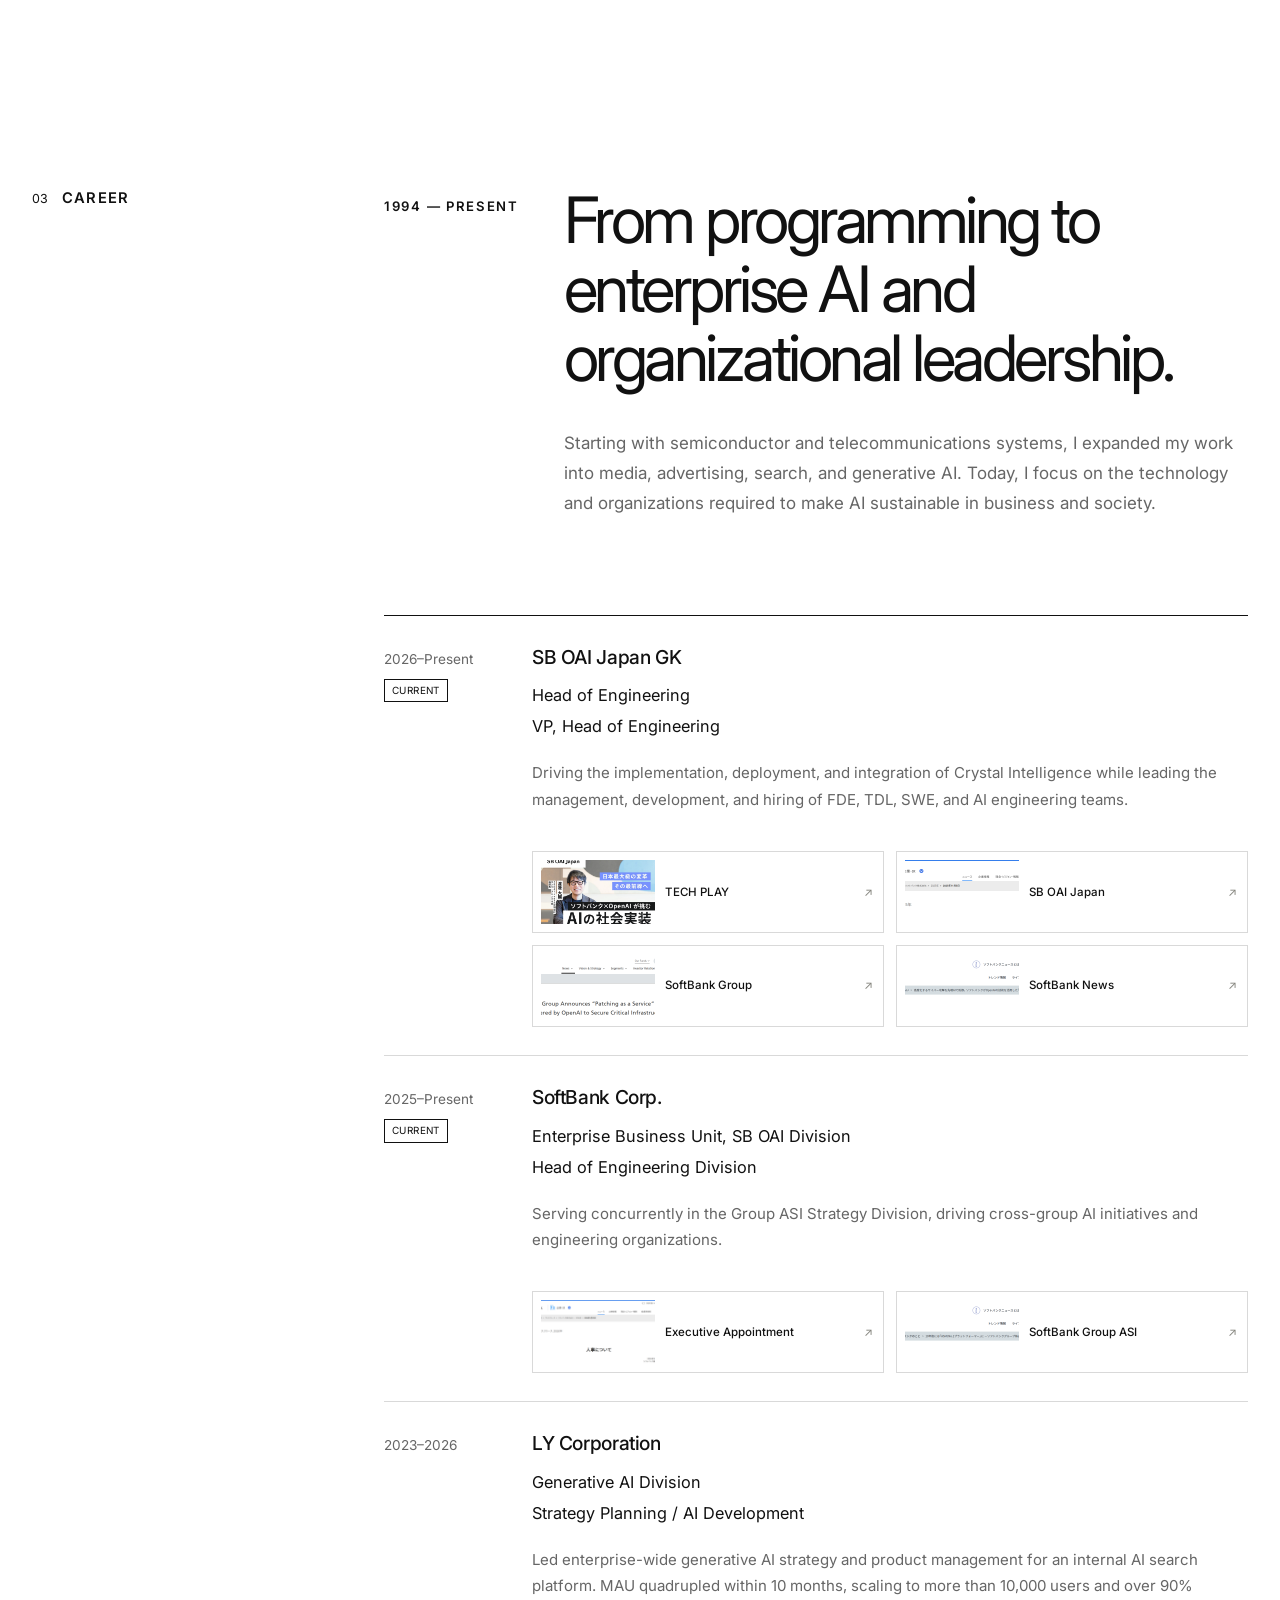
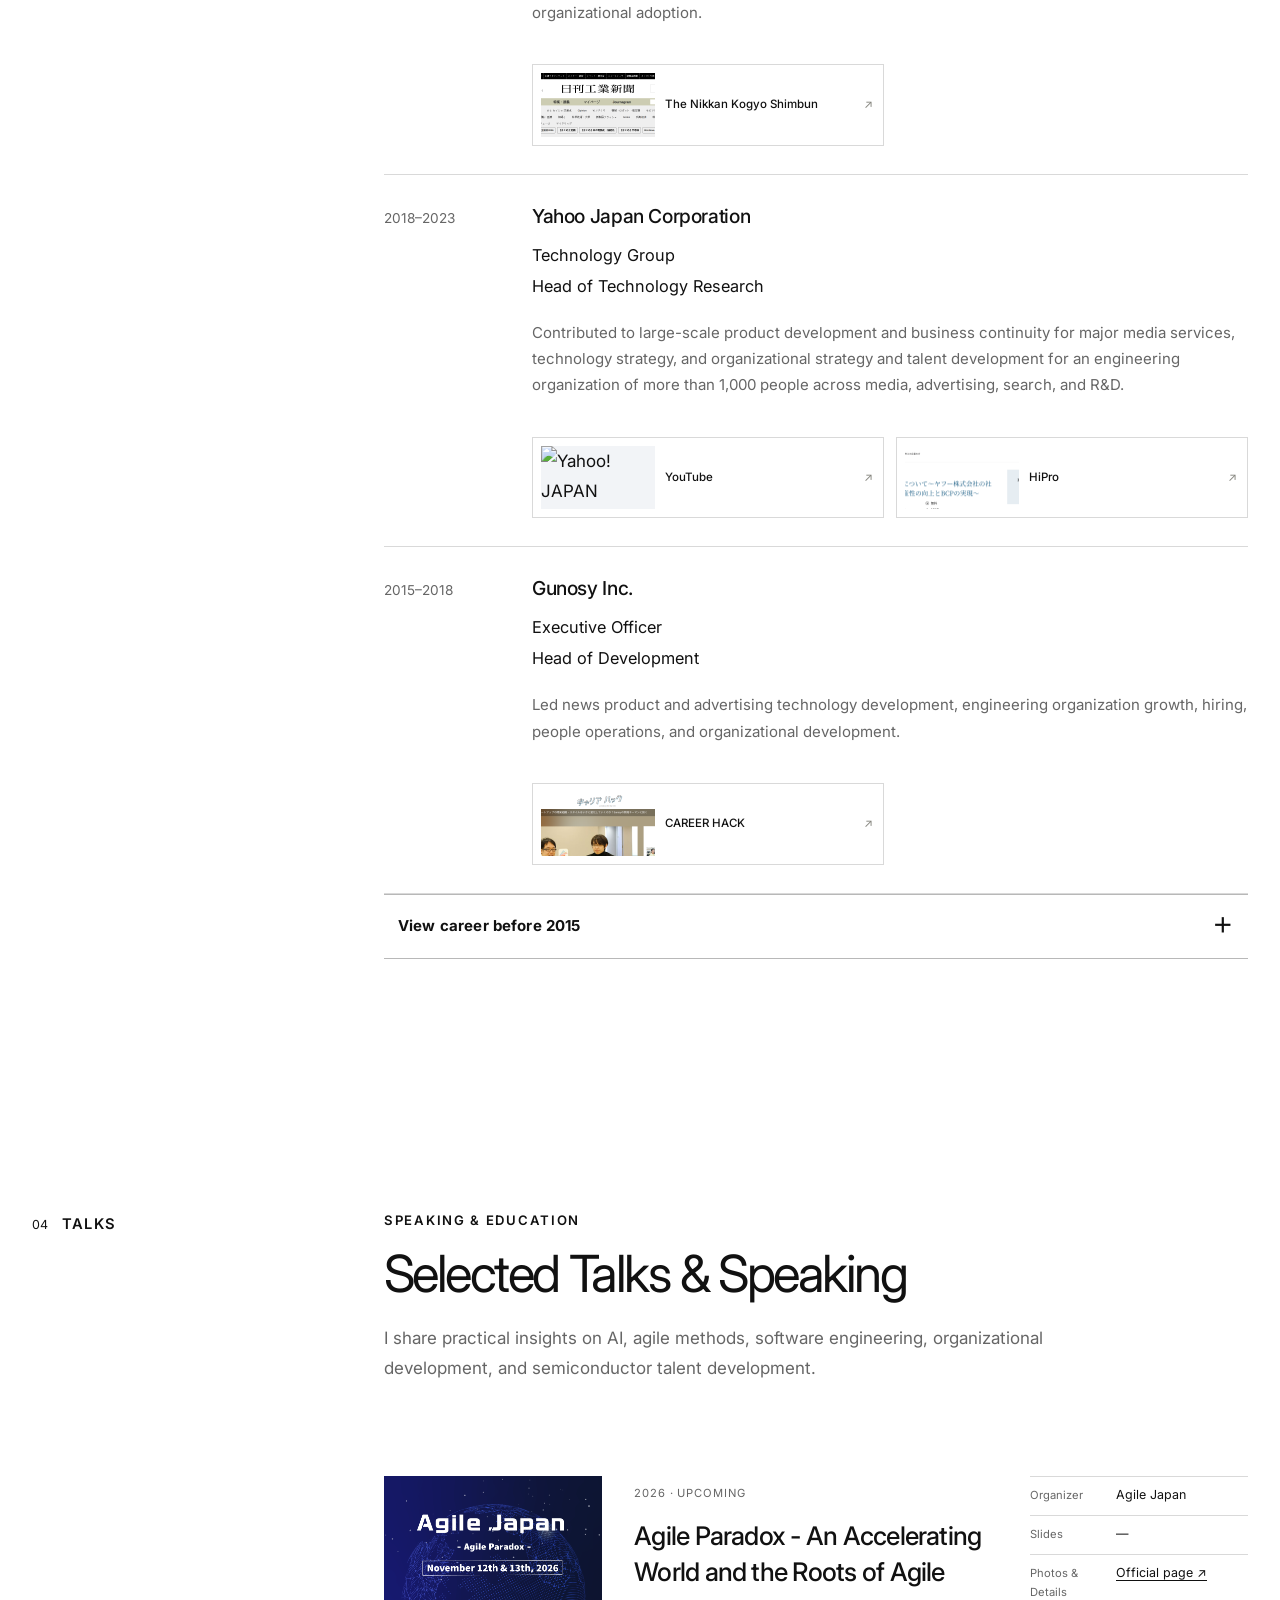
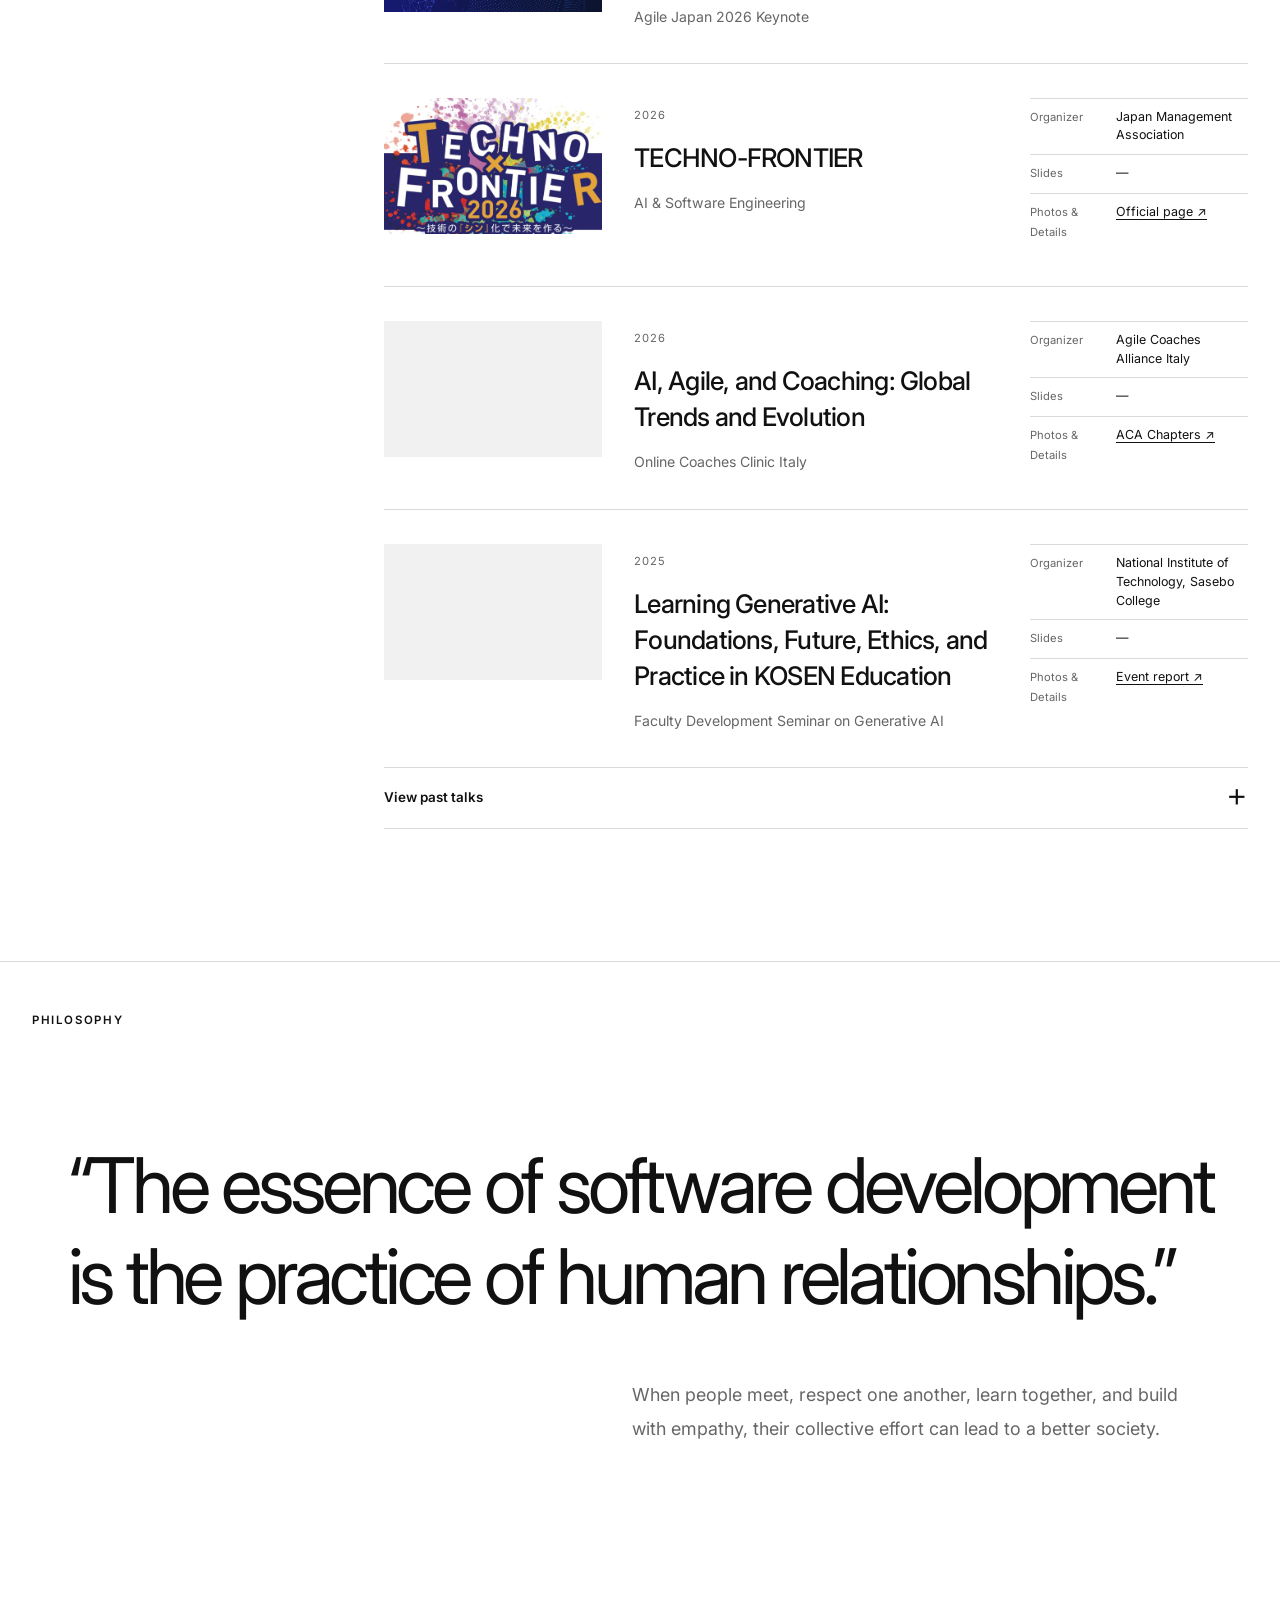
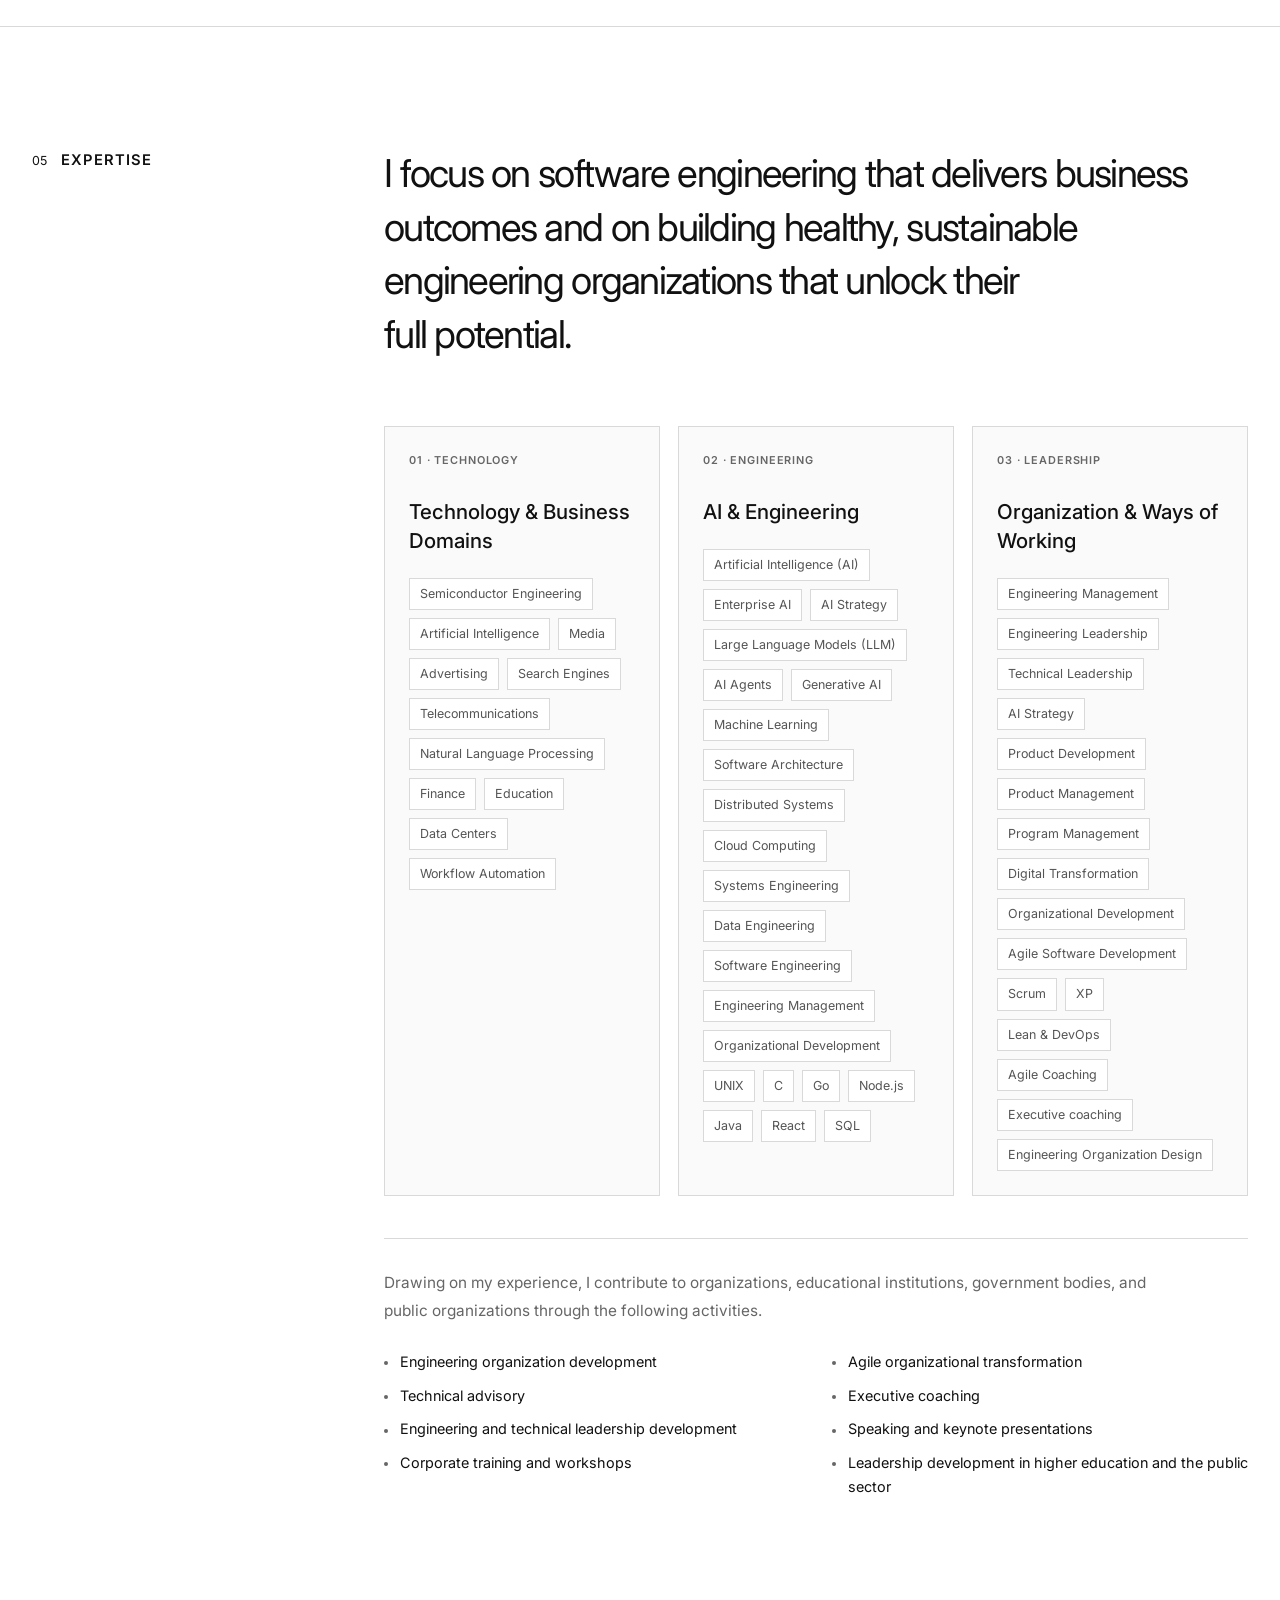
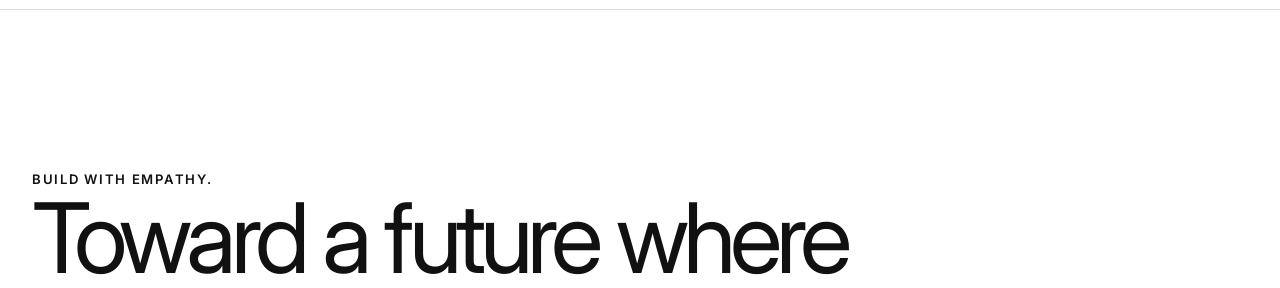
==== commit 92c3d746: "Tighten final page spacing" ====
--- a/en/index.html
+++ b/en/index.html
@@ -5,7 +5,7 @@
     <meta name="viewport" content="width=device-width, initial-scale=1.0" />
     <title>Daisuke Watanabe | Engineering &amp; AI Leadership</title>
     <script>
-      fetch('/index.html?v=20260721q', { cache: 'no-store' })
+      fetch('/index.html?v=20260721r', { cache: 'no-store' })
         .then((response) => response.text())
         .then((html) => {
           const parsed = new DOMParser().parseFromString(html, 'text/html');
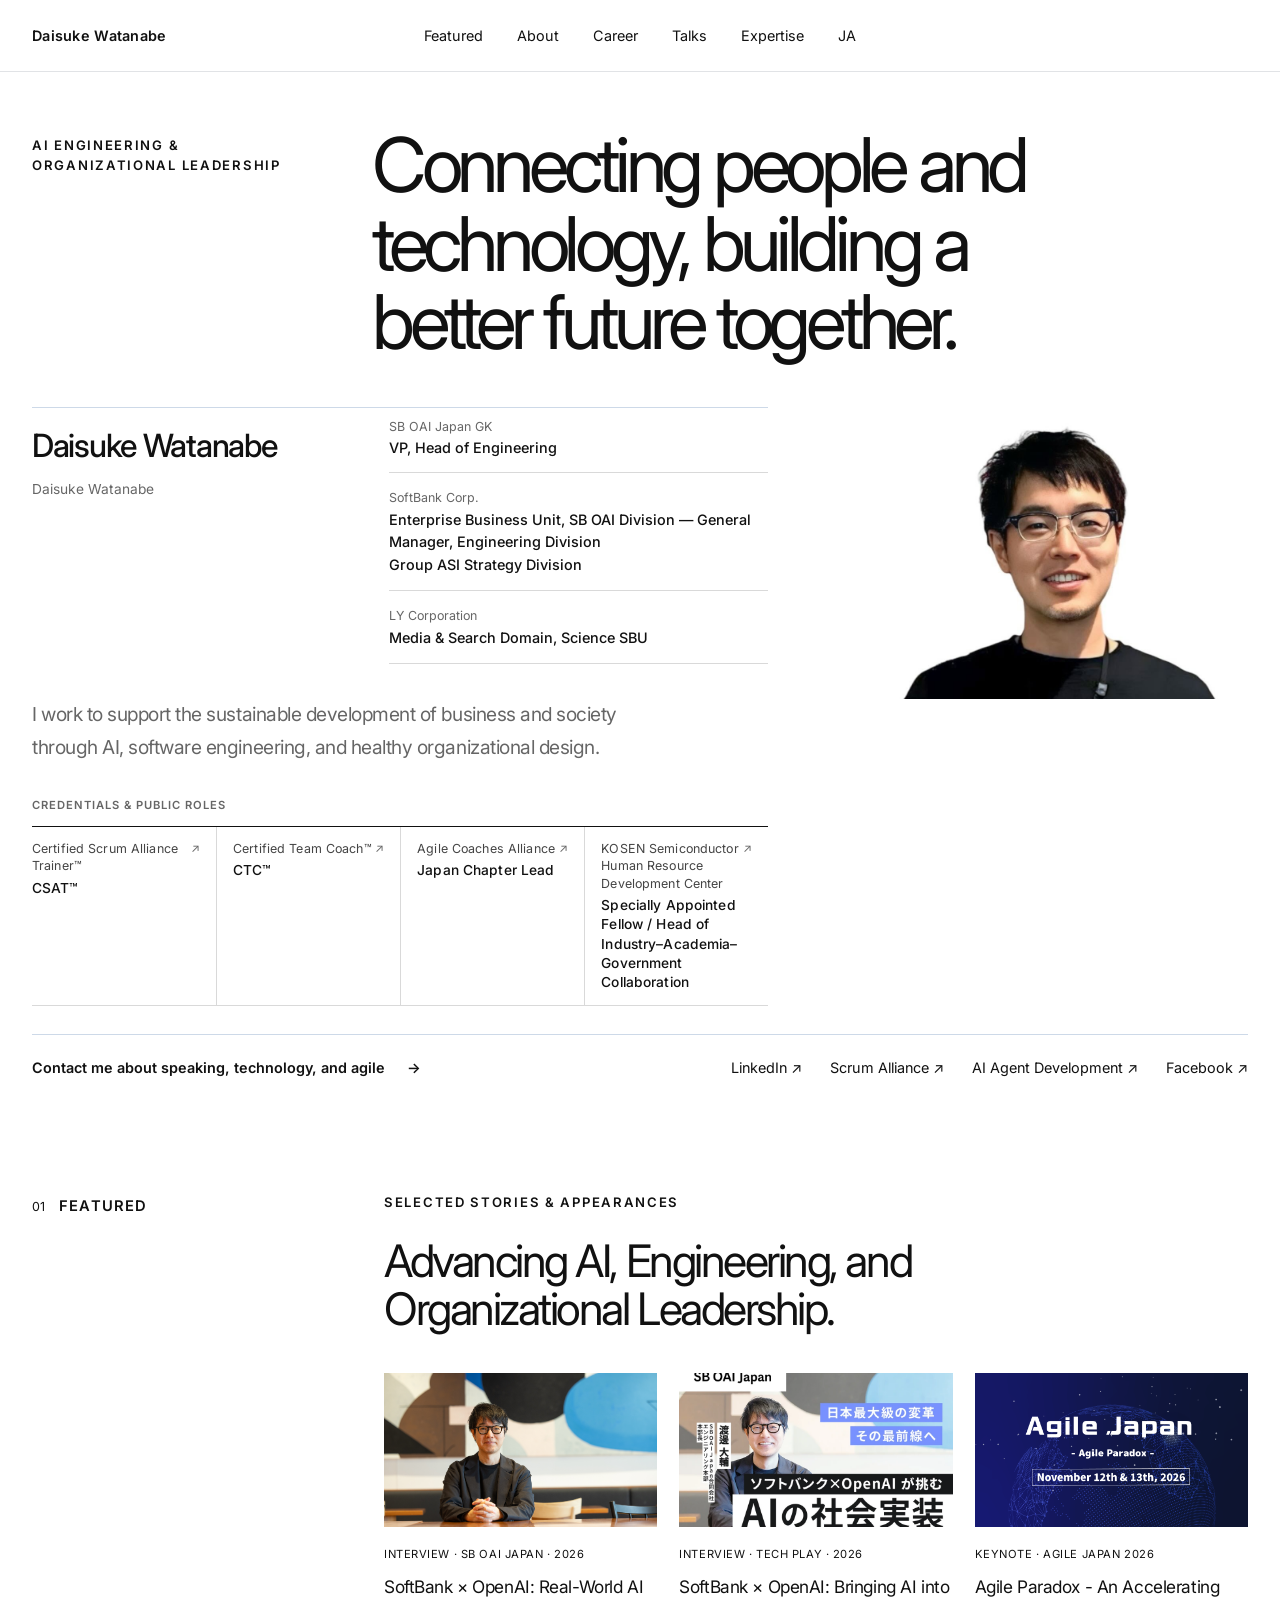
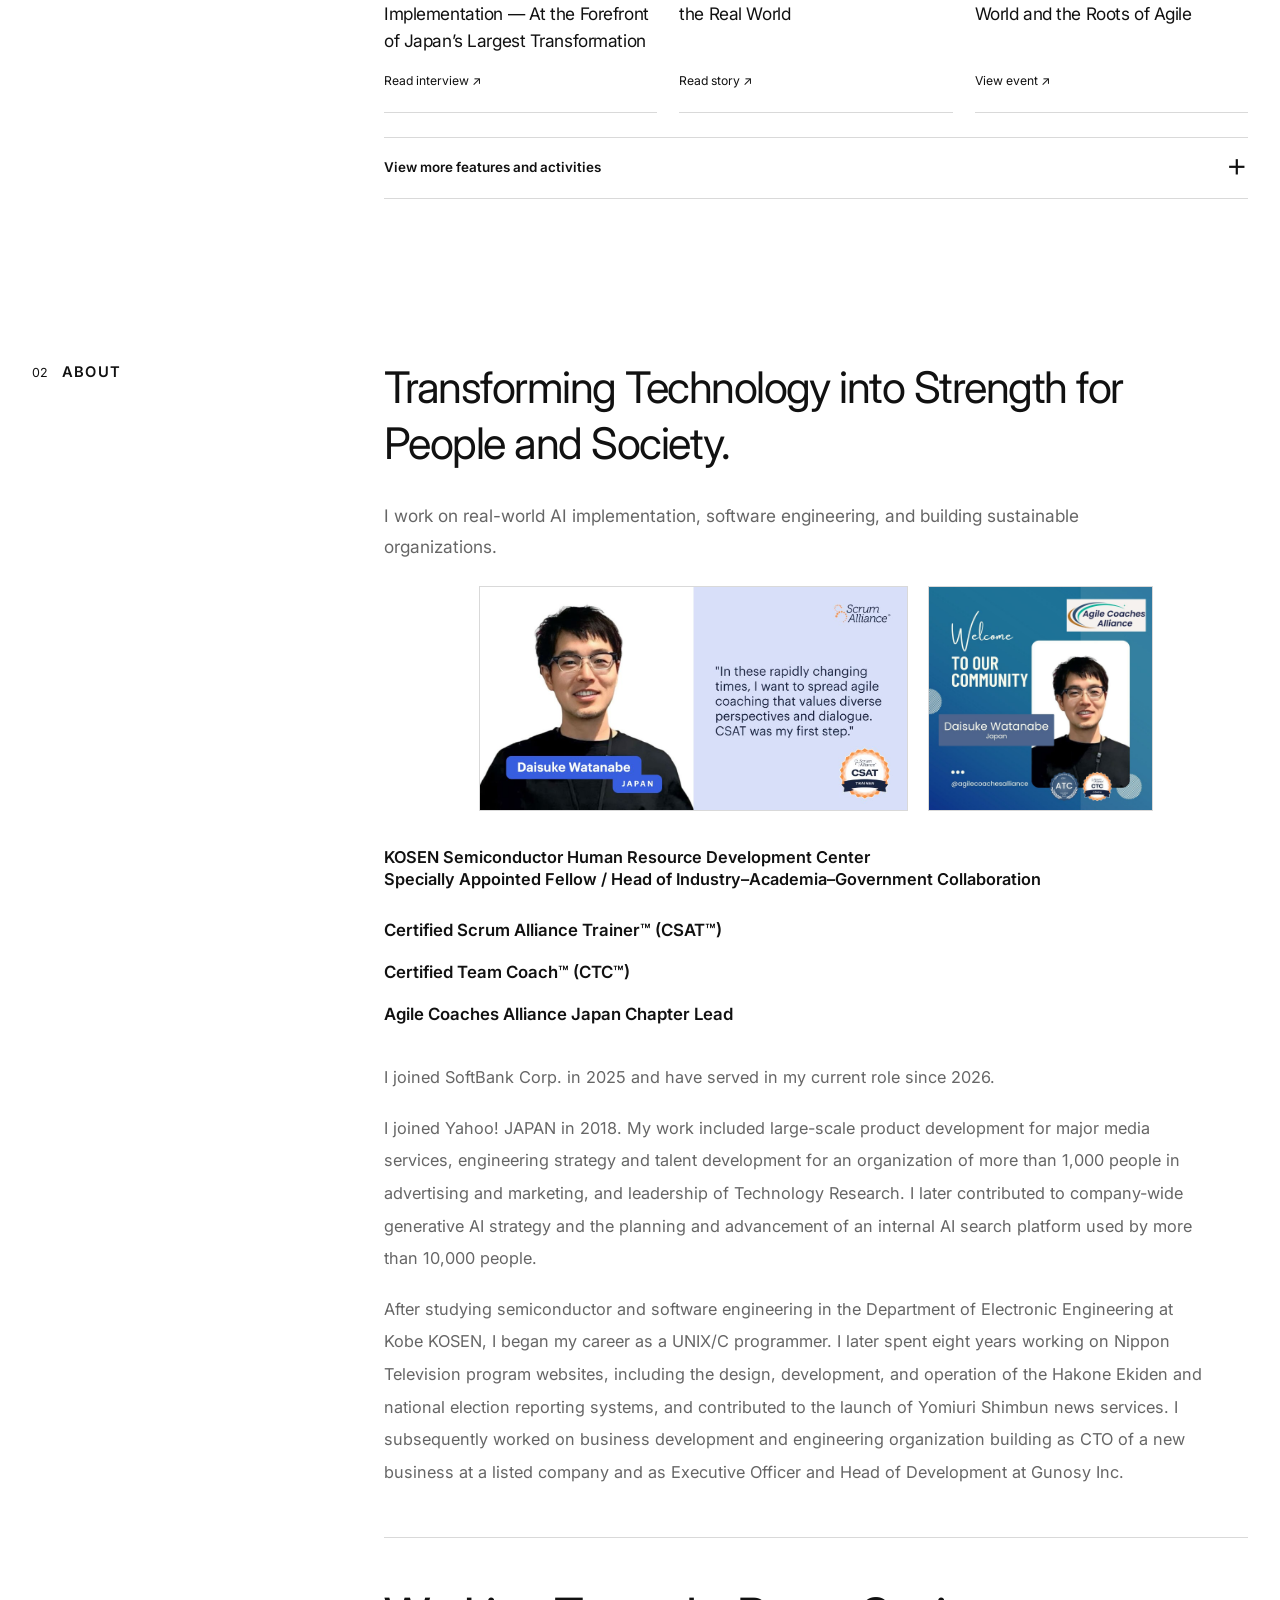
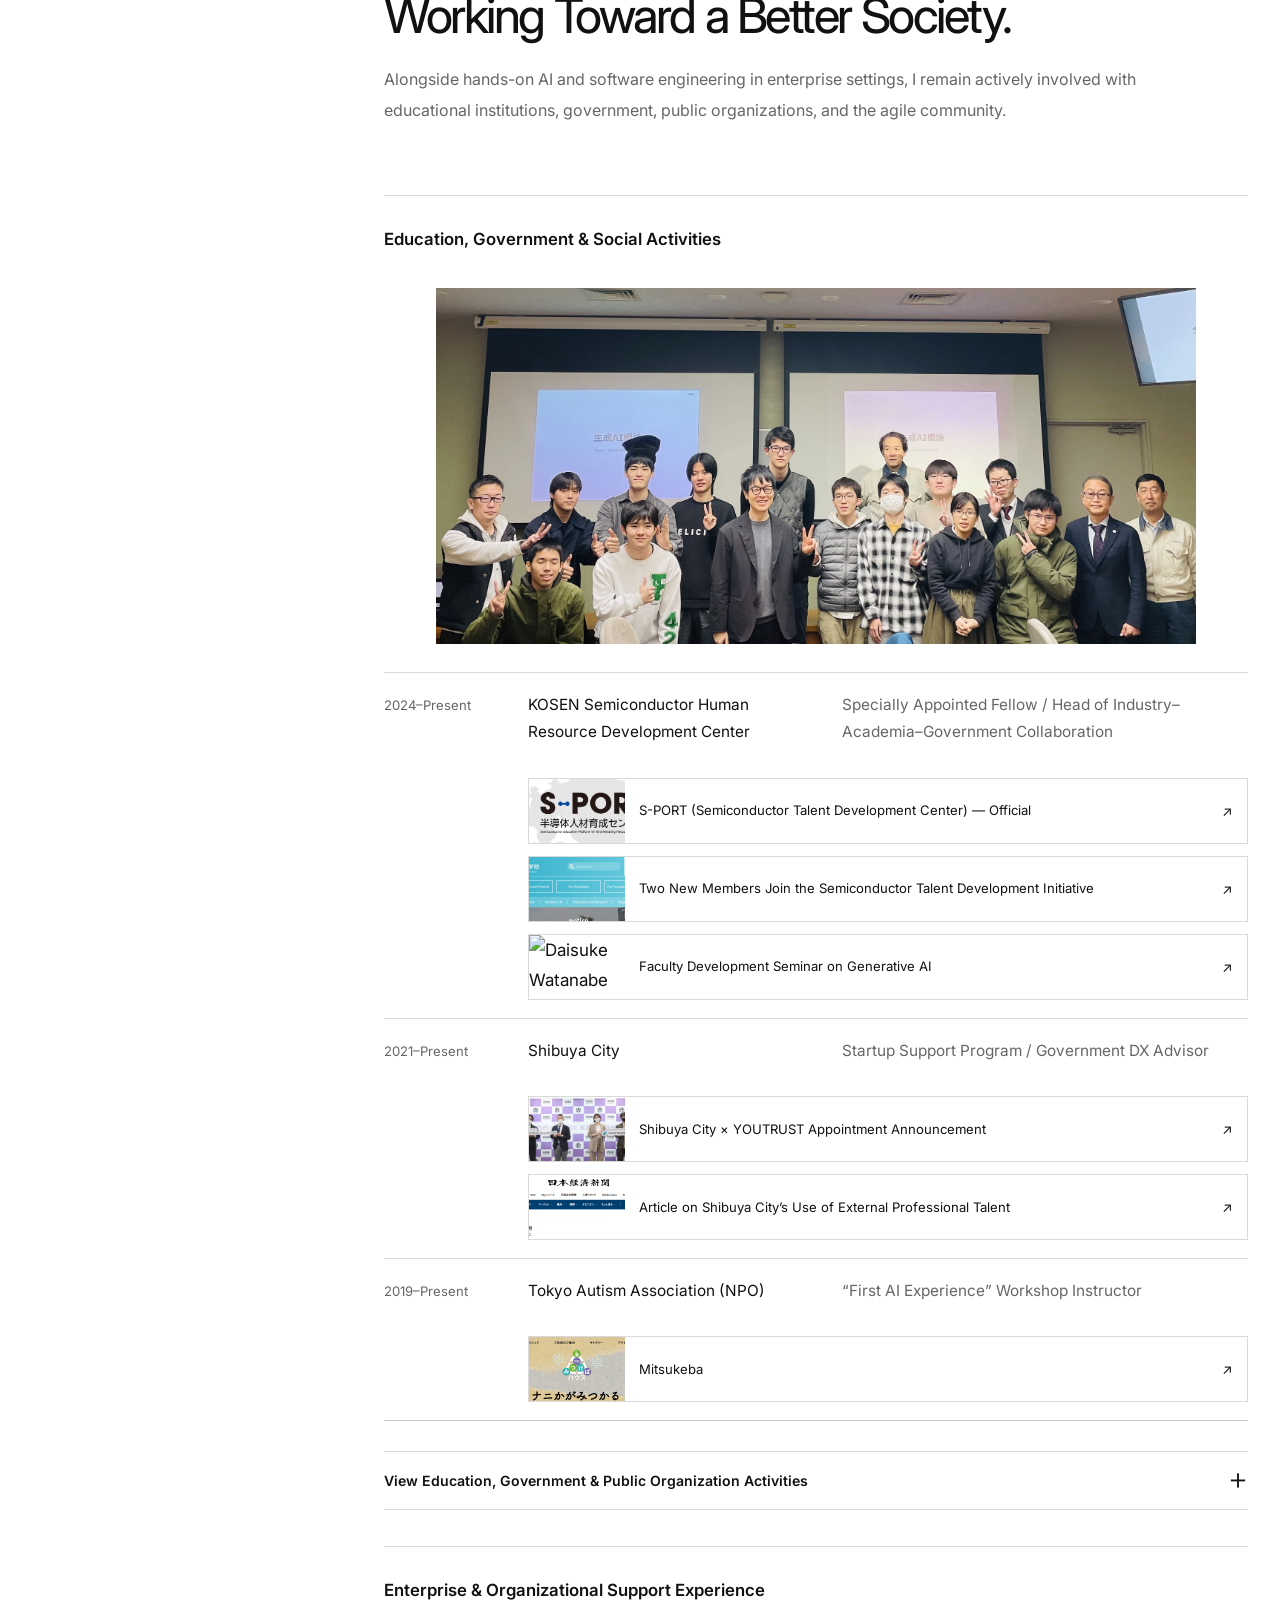
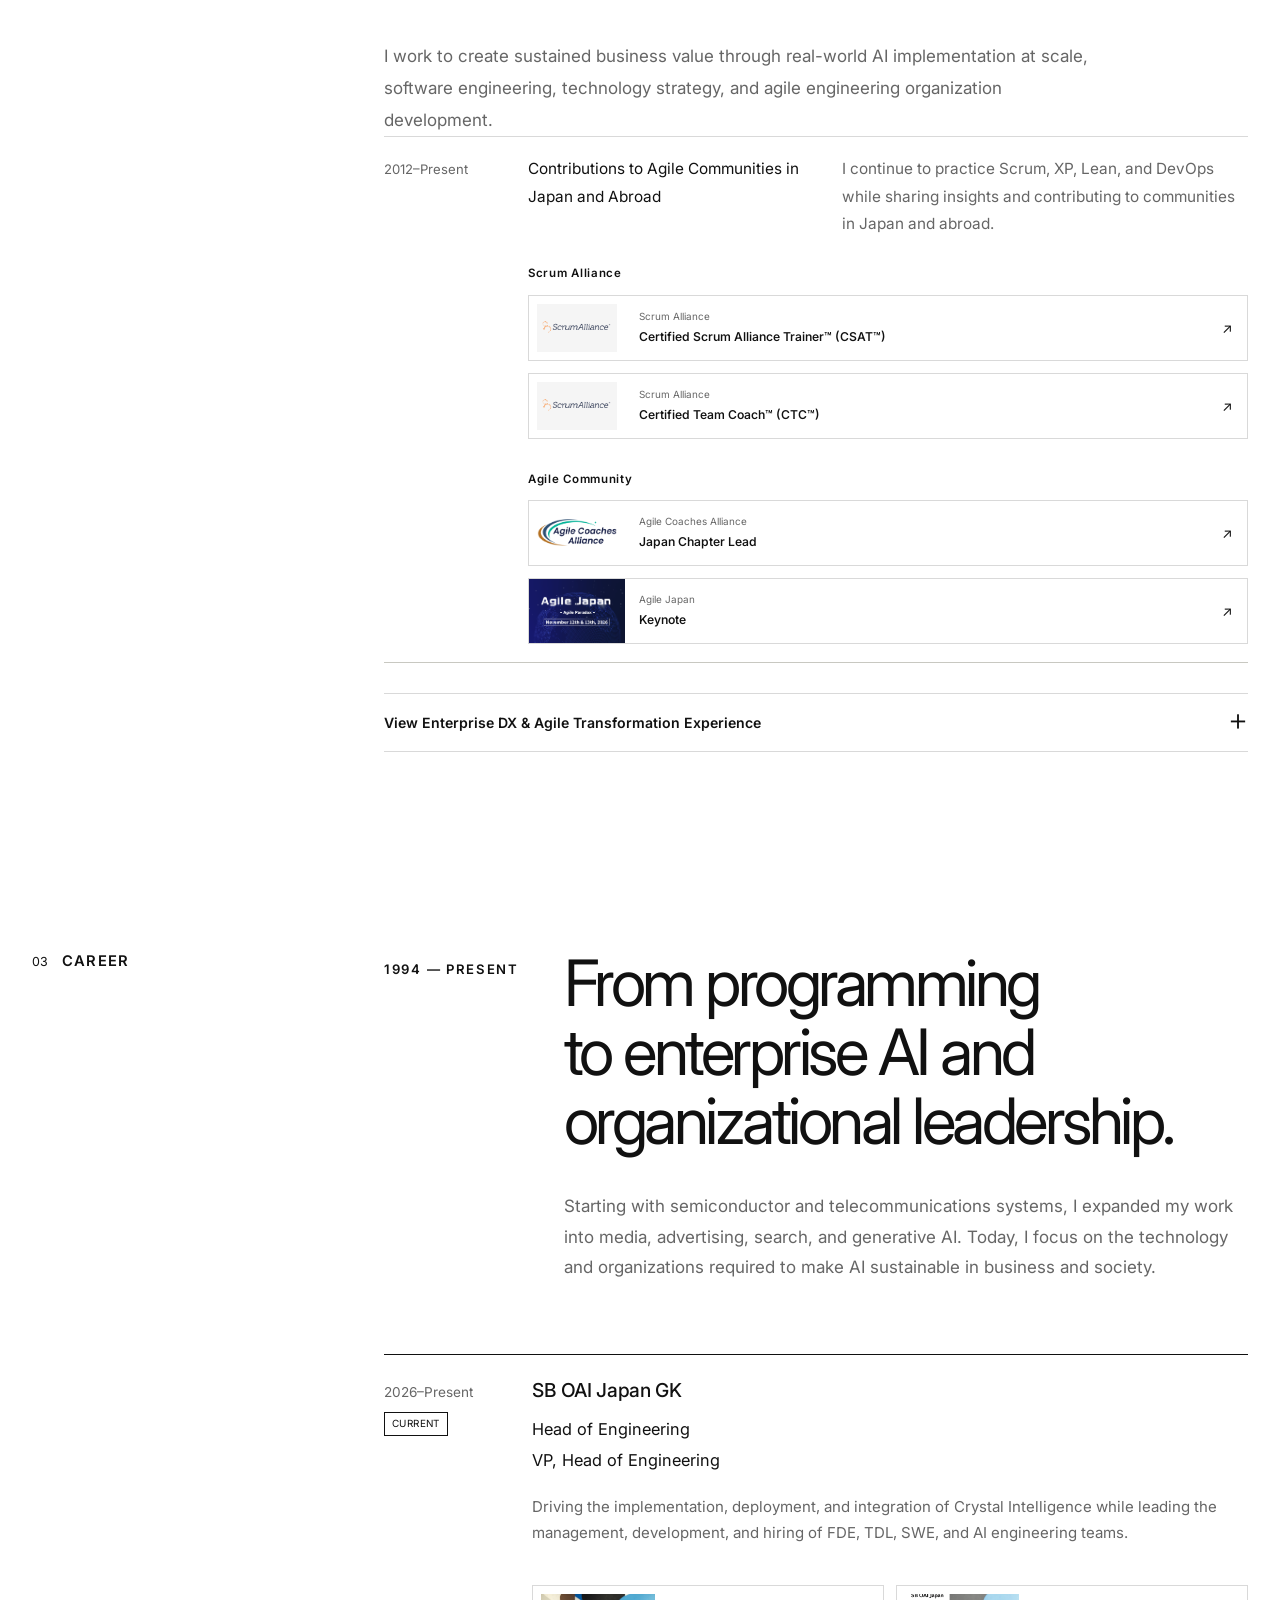
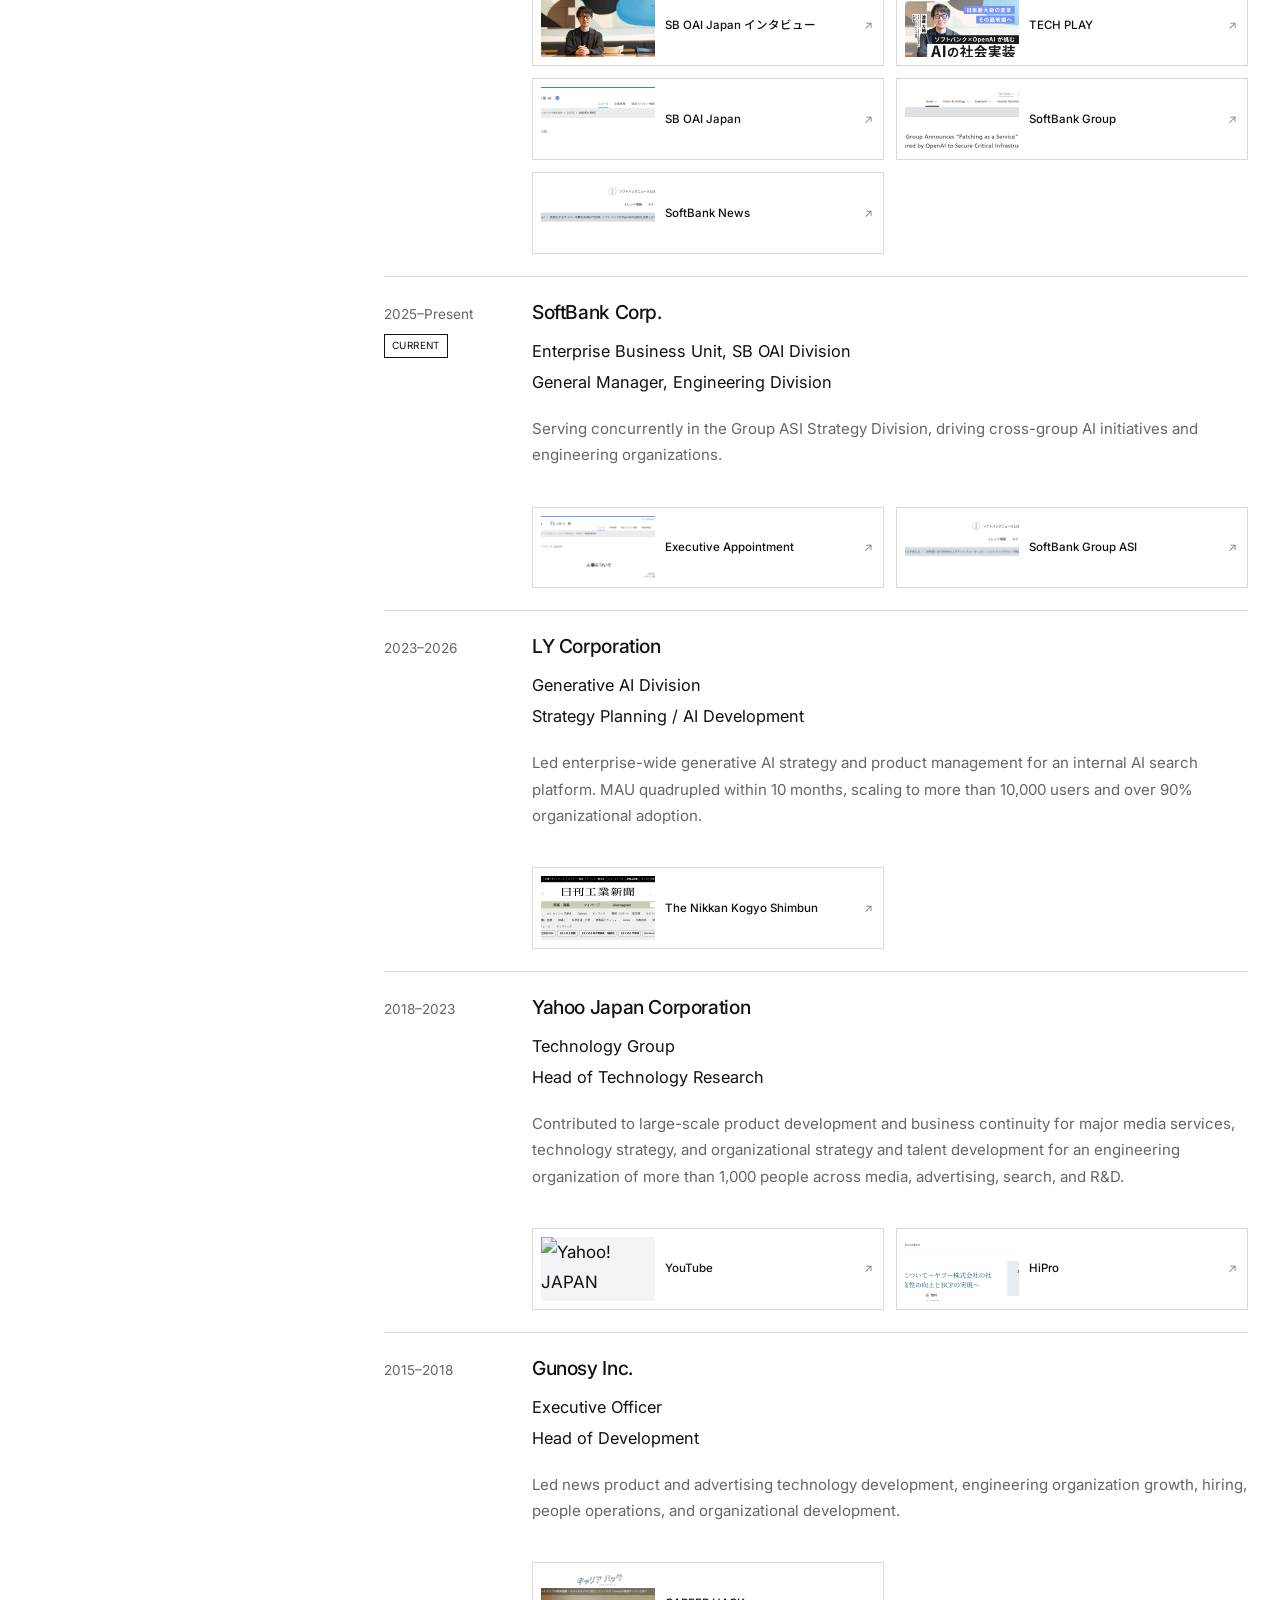
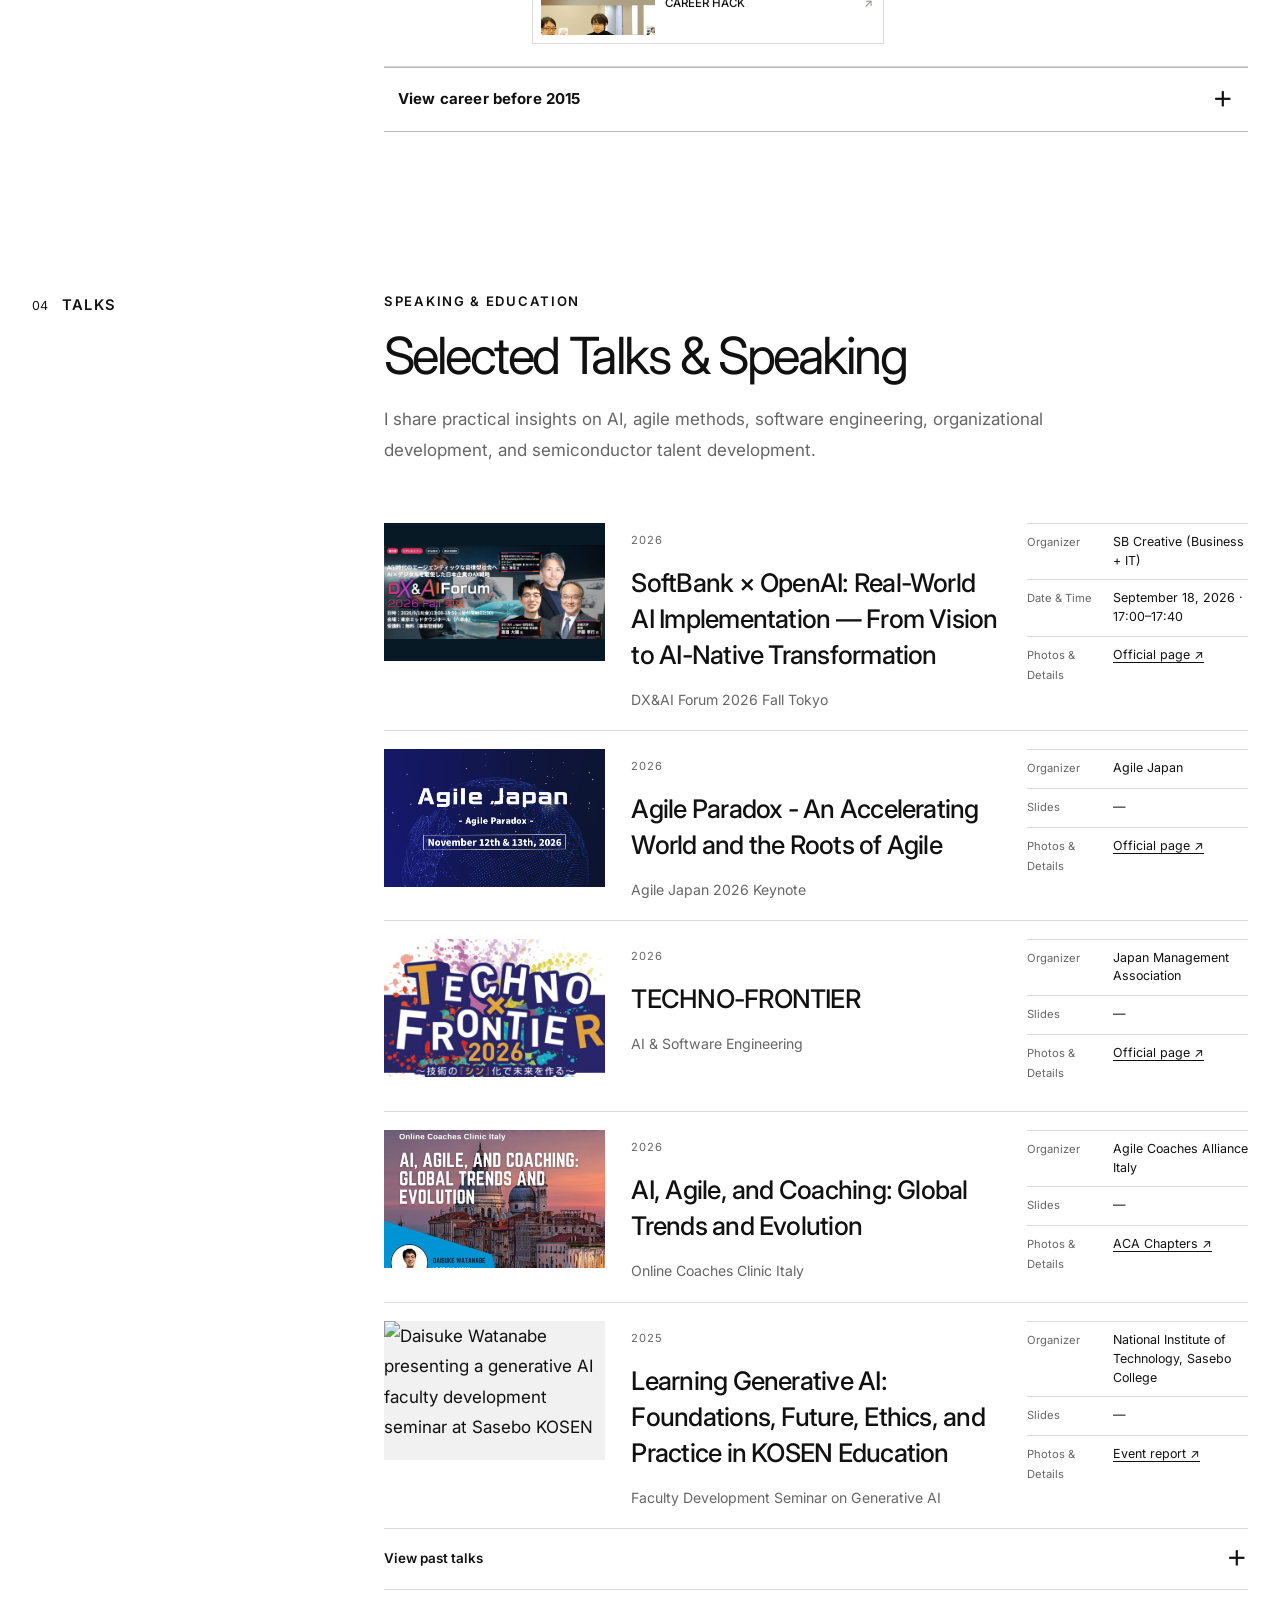
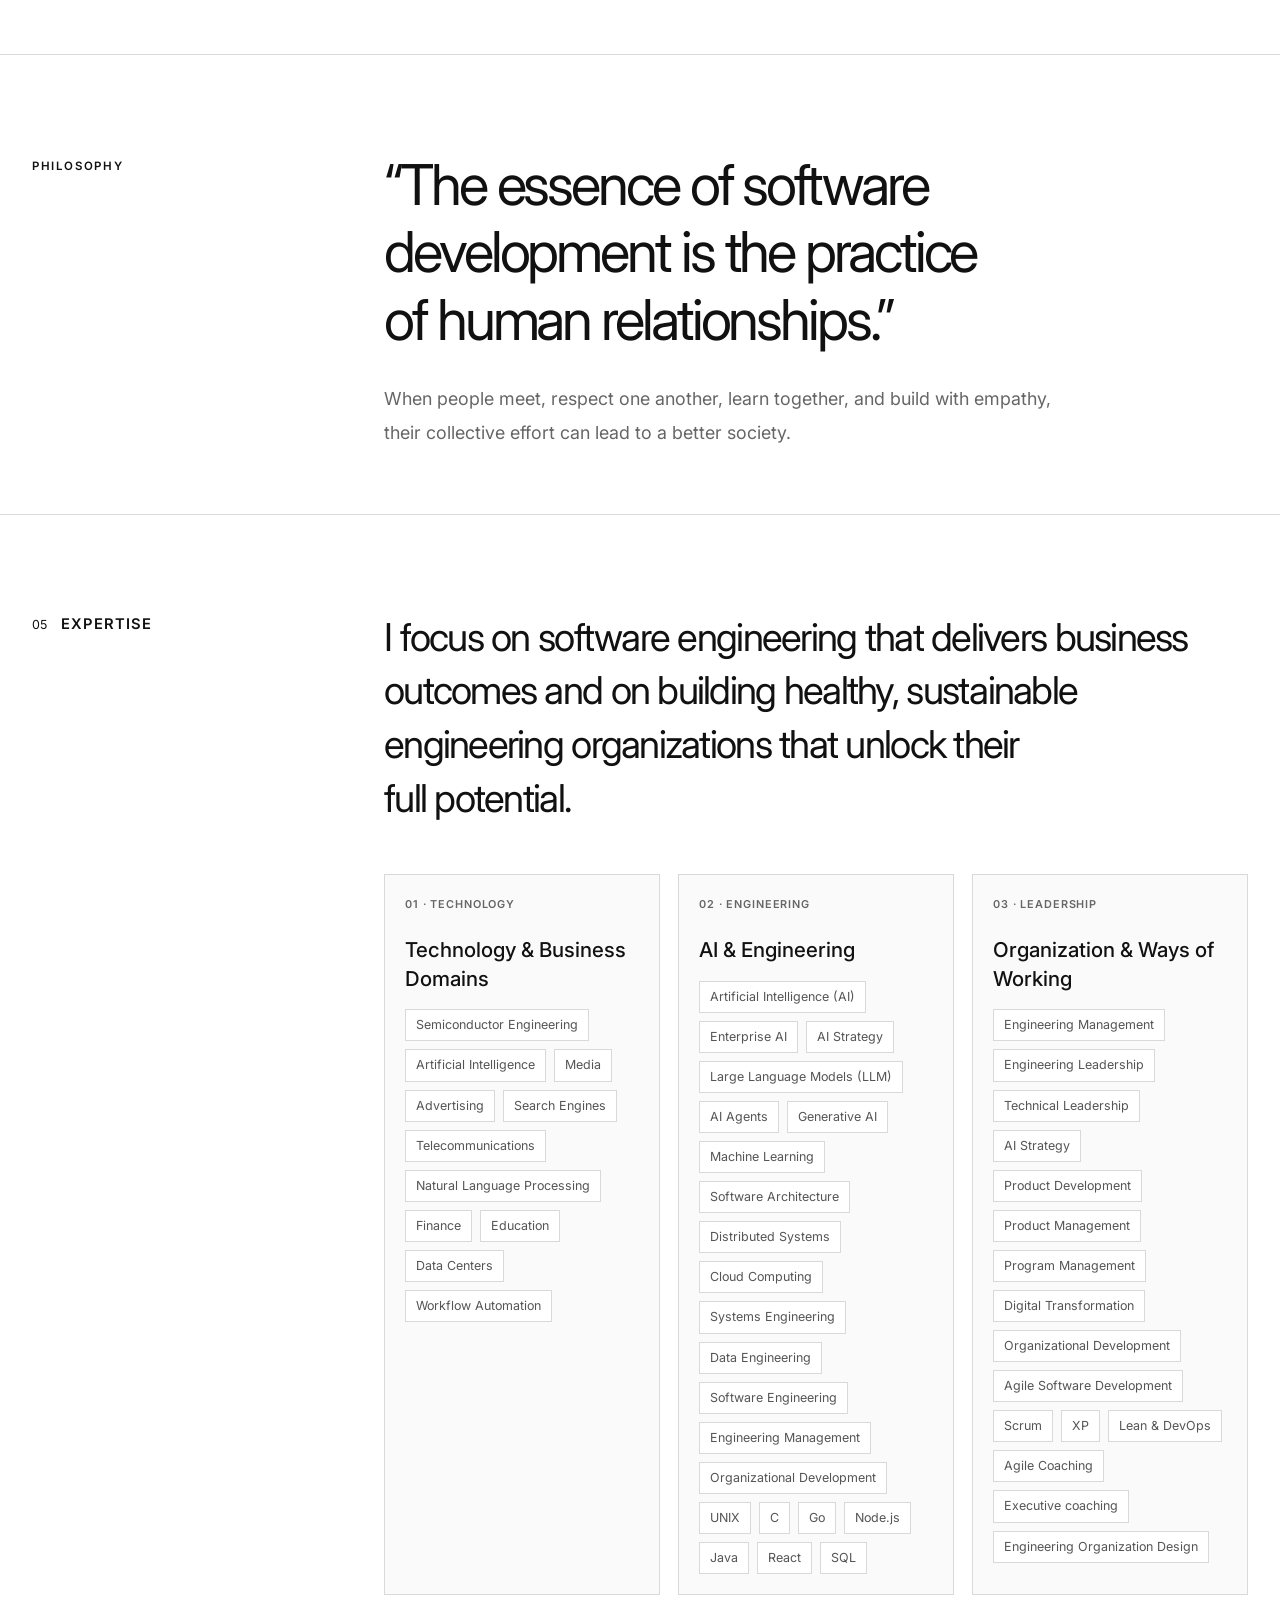
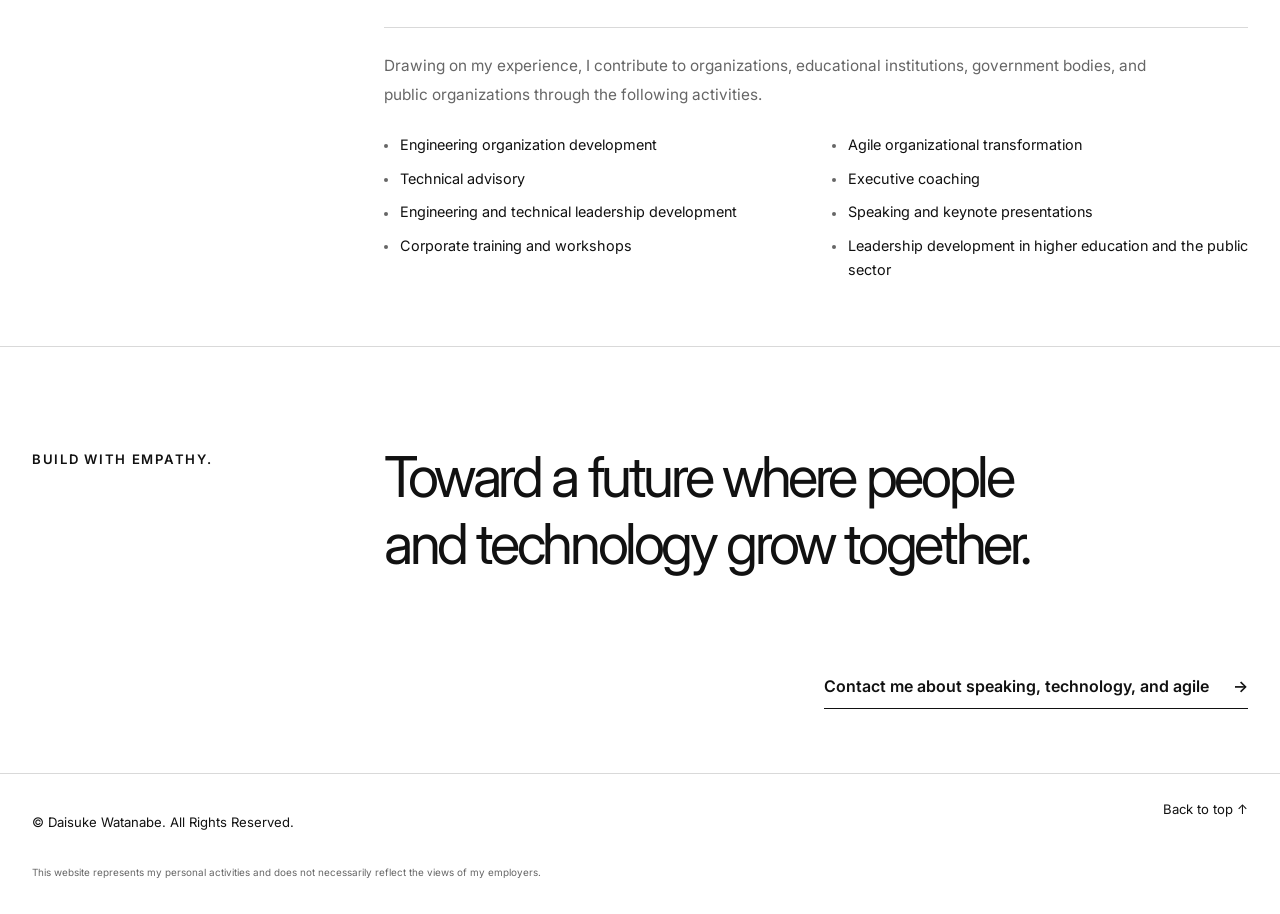
==== commit cbfda4e1: "Improve person SEO and structured data" ====
--- a/en/index.html
+++ b/en/index.html
@@ -3,9 +3,11 @@
   <head>
     <meta charset="UTF-8" />
     <meta name="viewport" content="width=device-width, initial-scale=1.0" />
-    <title>Daisuke Watanabe | Engineering &amp; AI Leadership</title>
+    <meta name="robots" content="noindex, follow" />
+    <link rel="canonical" href="https://daisukewatanabejapan.github.io/english.html" />
+    <title>Daisuke Watanabe | SB OAI Japan · AI Engineering</title>
     <script>
-      fetch('/index.html?v=20260721r', { cache: 'no-store' })
+      fetch('/index.html?v=20260808seo', { cache: 'no-store' })
         .then((response) => response.text())
         .then((html) => {
           const parsed = new DOMParser().parseFromString(html, 'text/html');
@@ -22,7 +24,7 @@
           document.documentElement.dataset.language = 'en';
 
           const translations = document.createElement('script');
-          translations.src = '/script.js?v=20260721m';
+          translations.src = '/script.js?v=20260808seo';
           document.body.appendChild(translations);
         });
     </script>
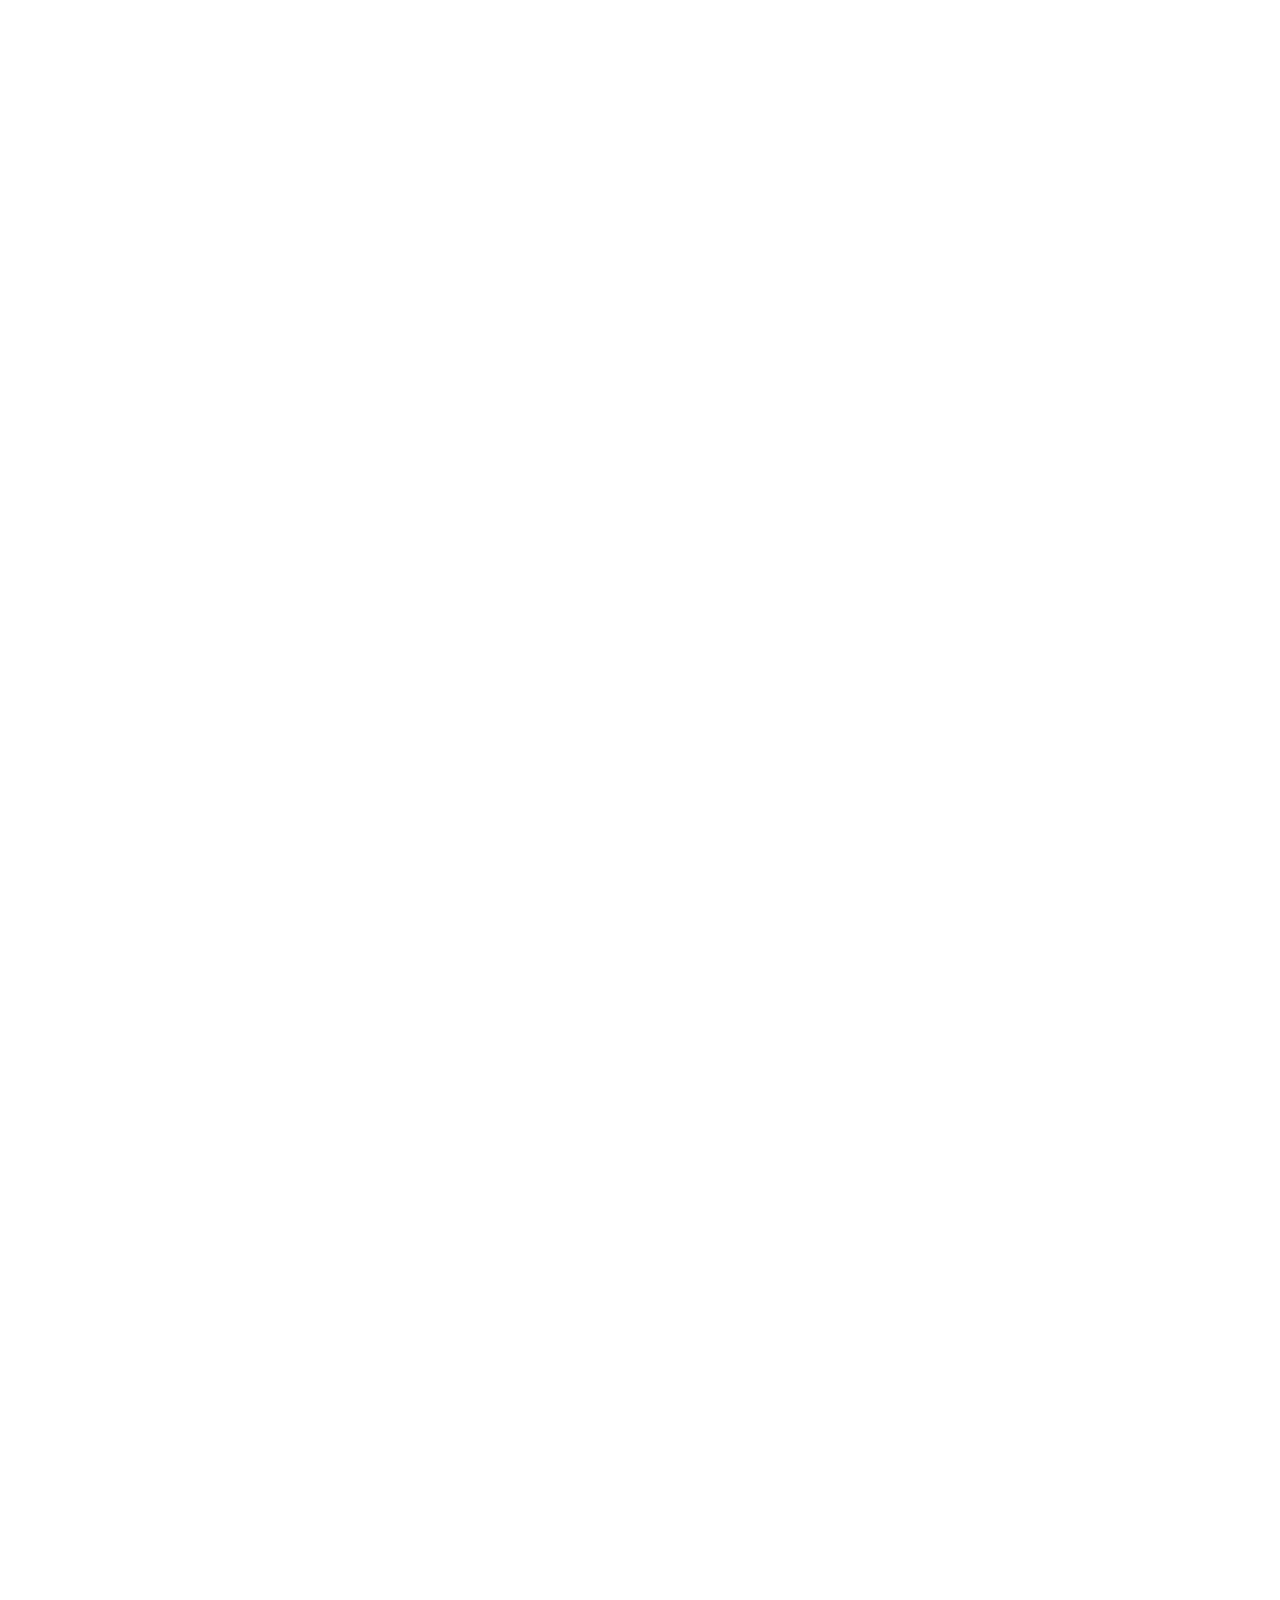
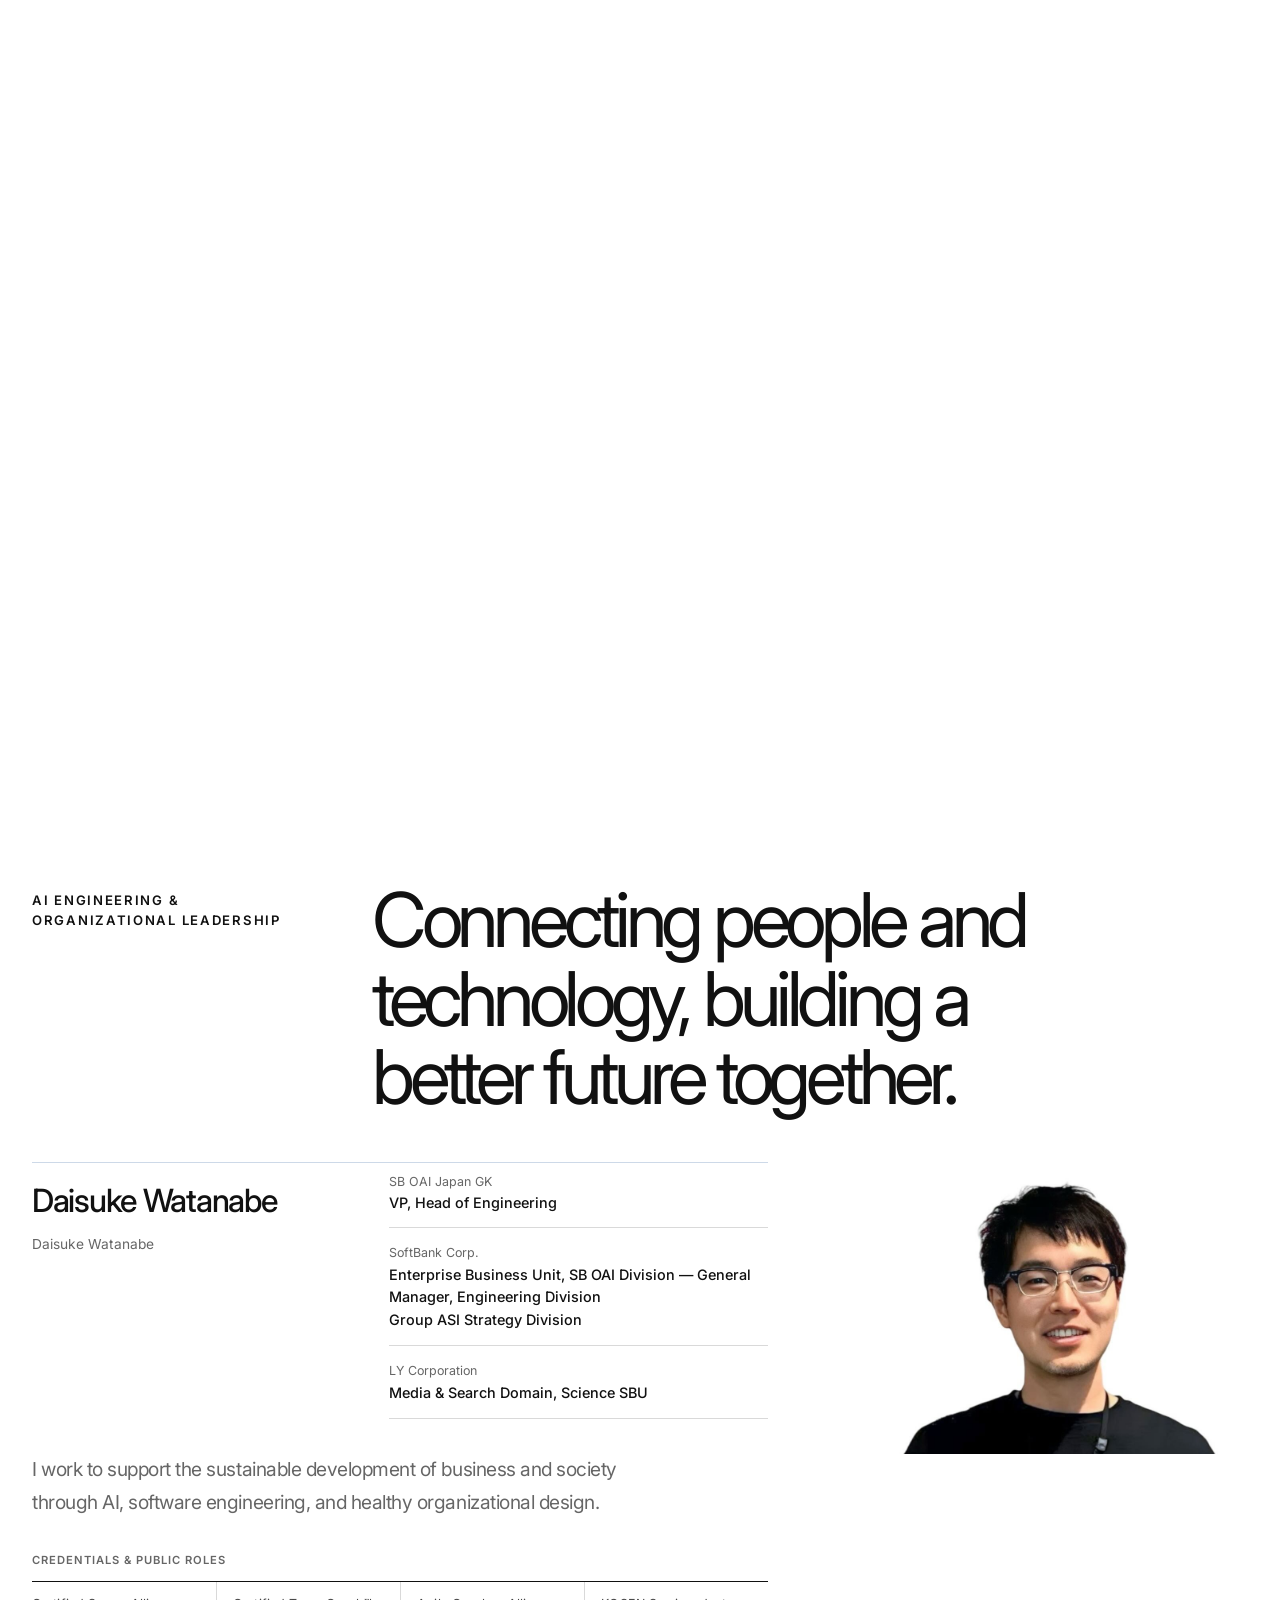
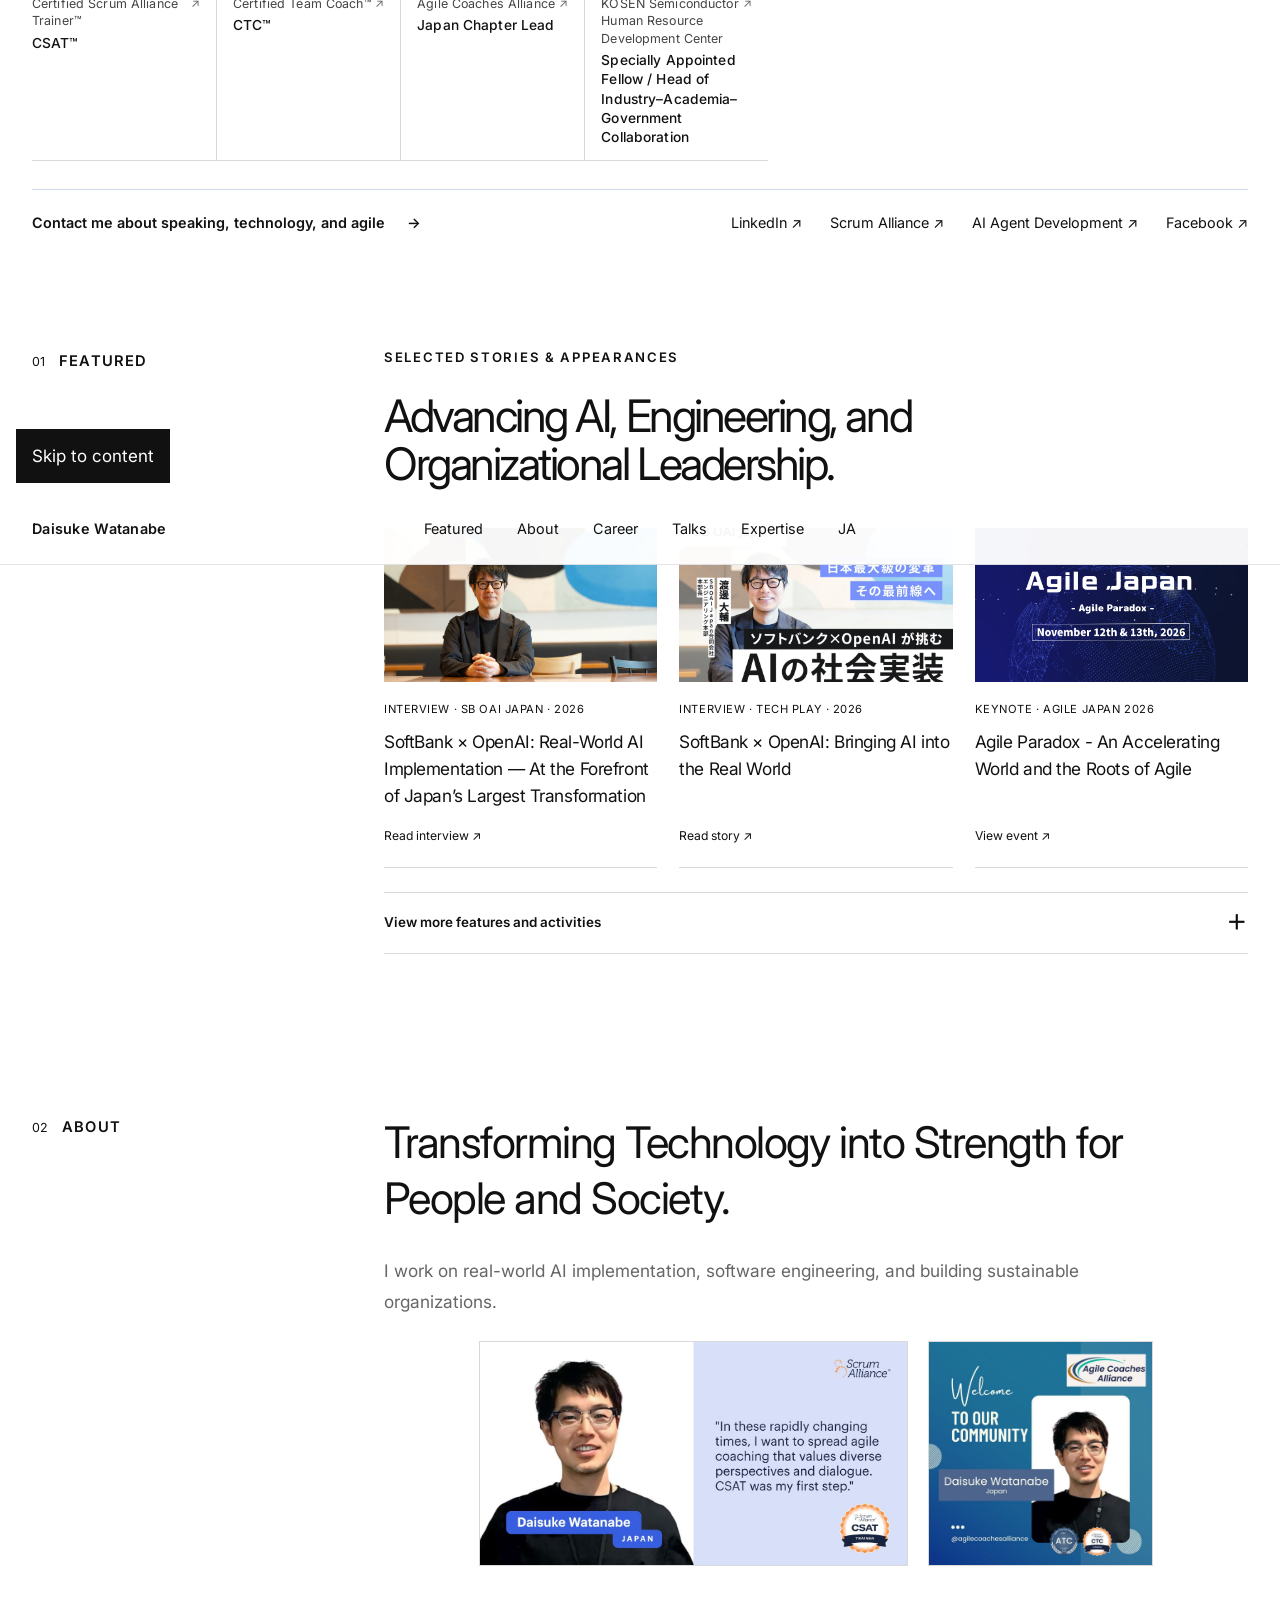
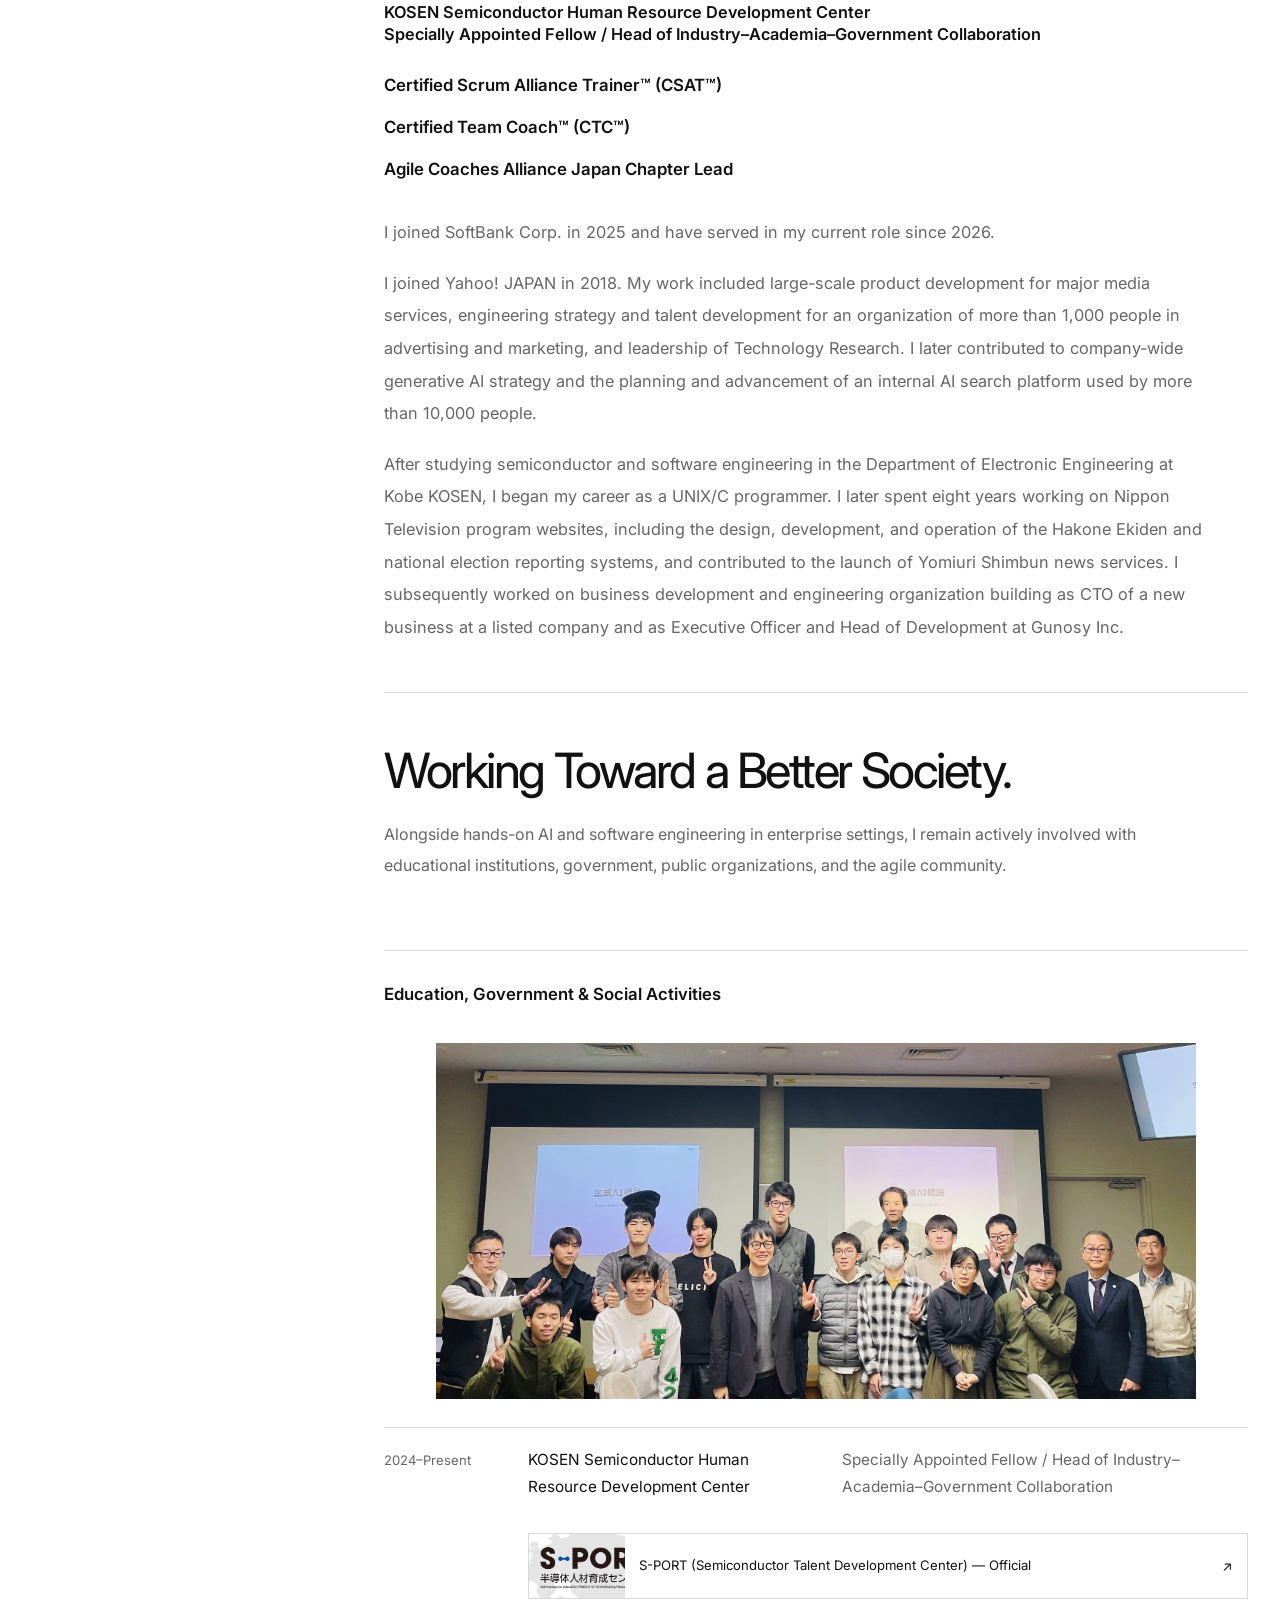
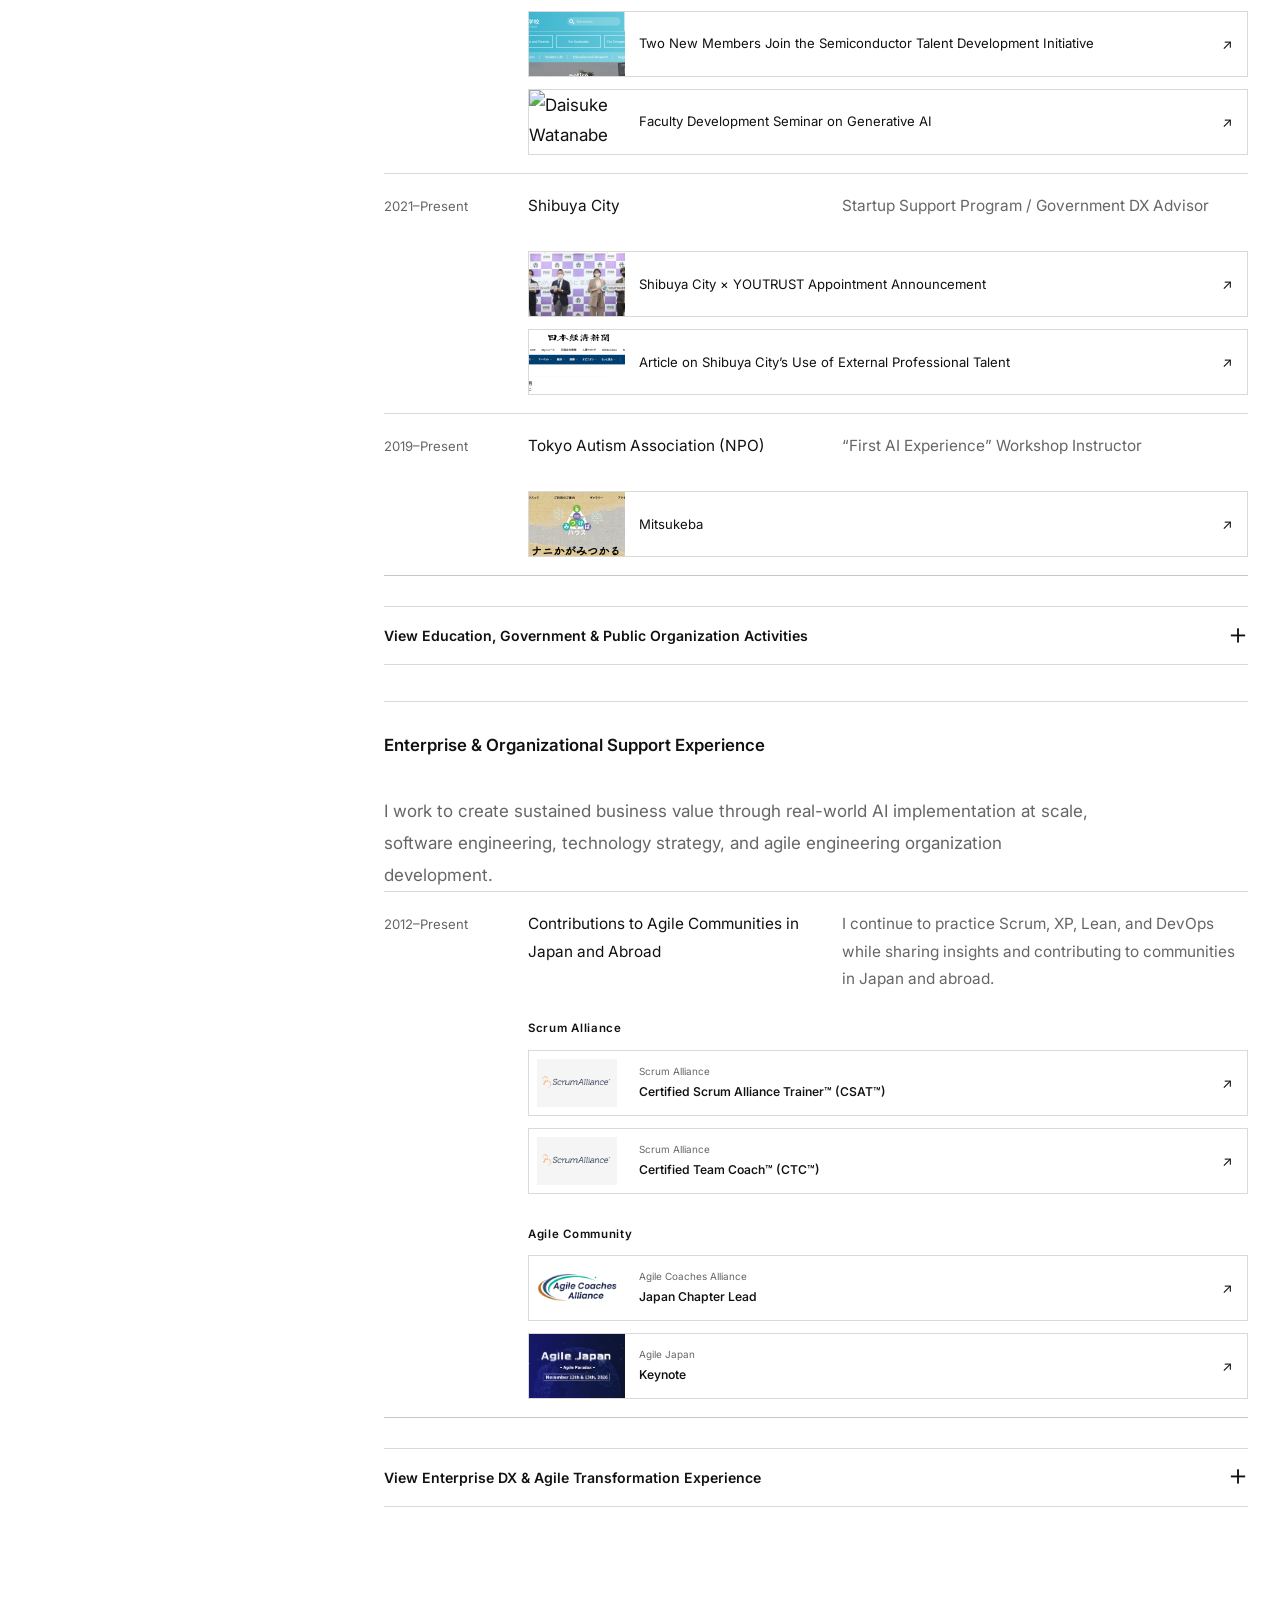
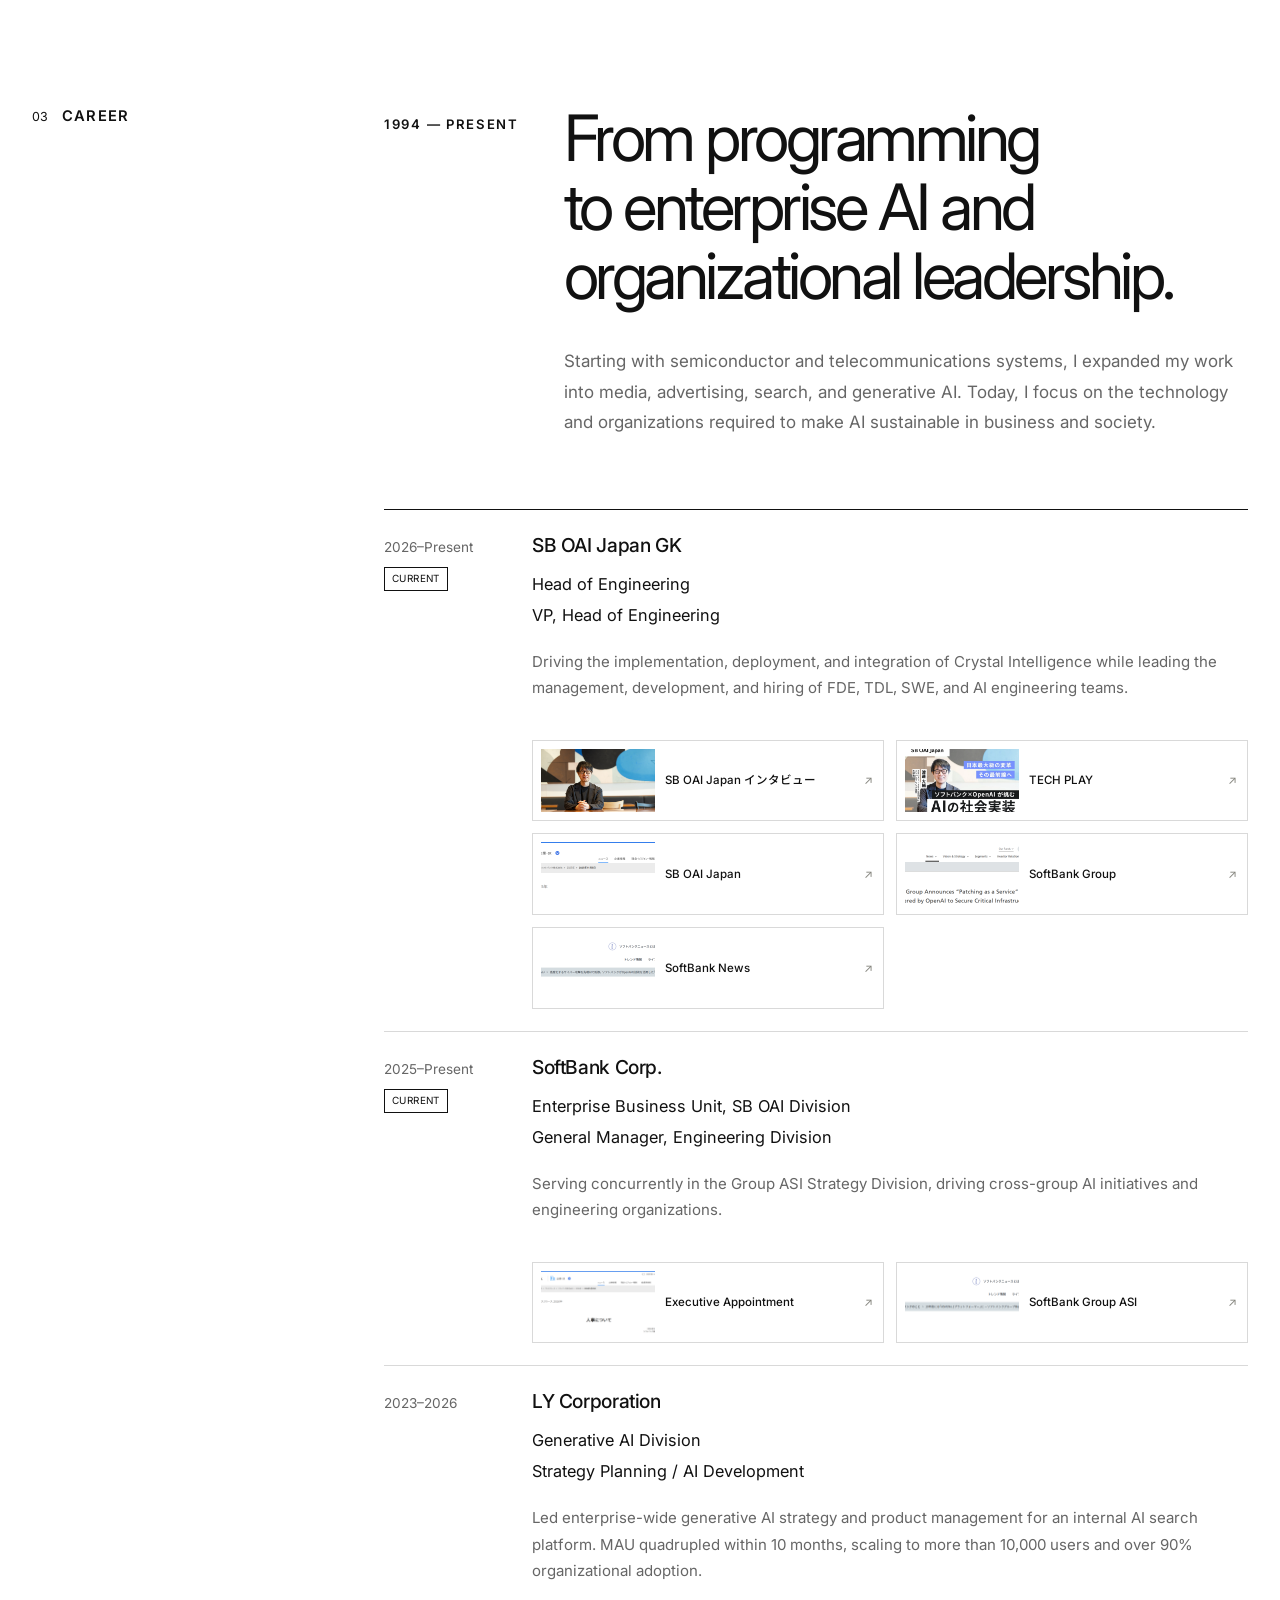
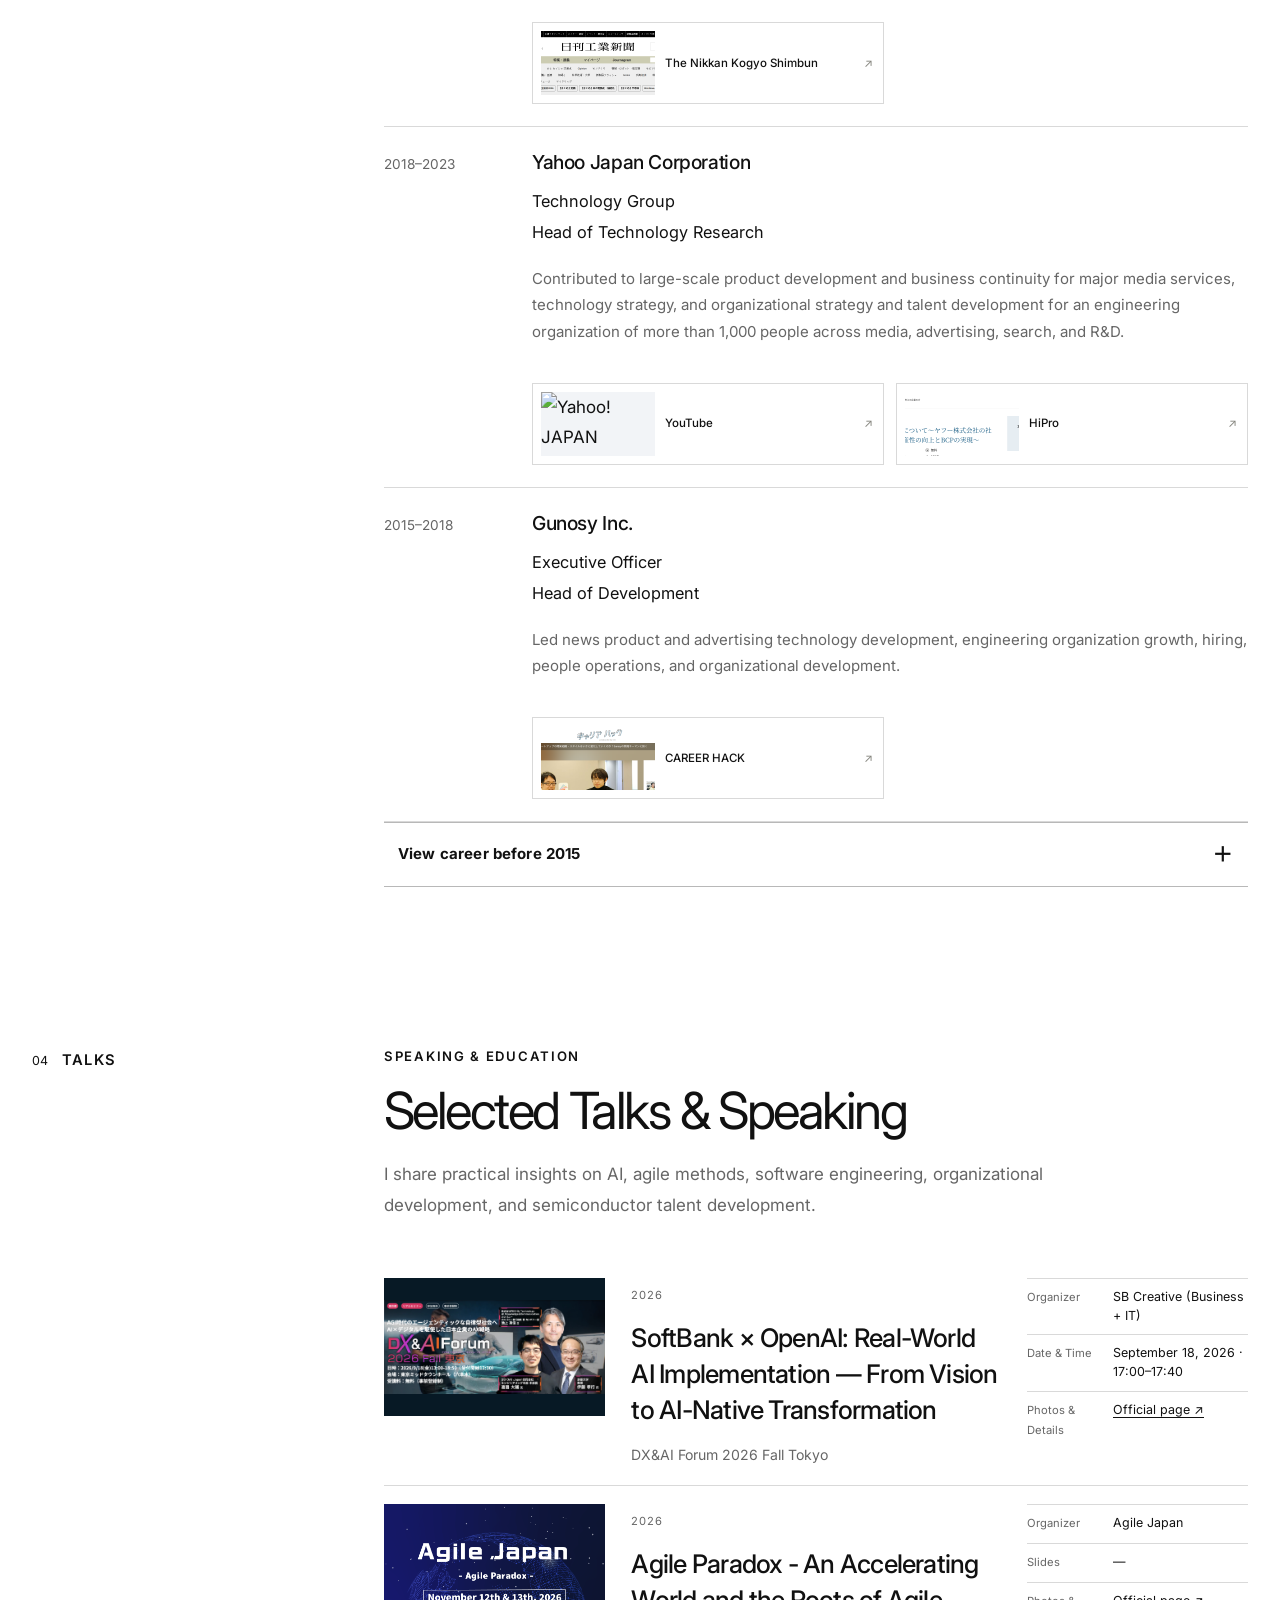
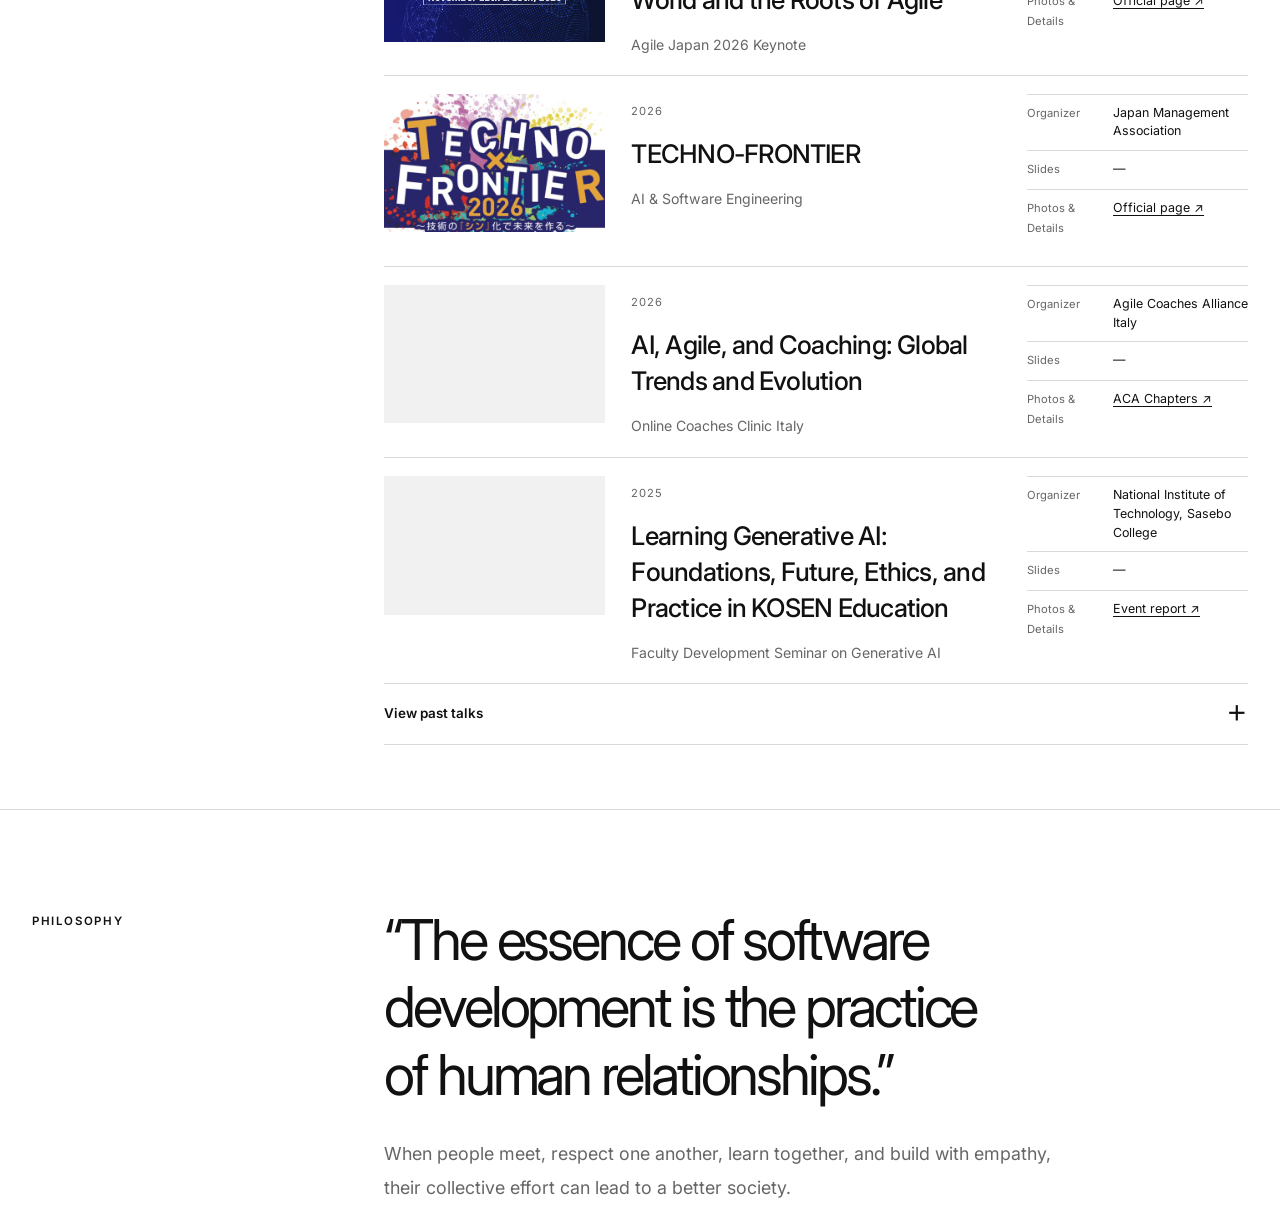
==== commit e7121d37: "Add career reflection to philosophy" ====
--- a/en/index.html
+++ b/en/index.html
@@ -7,7 +7,7 @@
     <link rel="canonical" href="https://daisukewatanabejapan.github.io/english.html" />
     <title>Daisuke Watanabe | SB OAI Japan · AI Engineering</title>
     <script>
-      fetch('/index.html?v=20260808seo', { cache: 'no-store' })
+      fetch('/index.html?v=20260808reflection', { cache: 'no-store' })
         .then((response) => response.text())
         .then((html) => {
           const parsed = new DOMParser().parseFromString(html, 'text/html');
@@ -24,7 +24,7 @@
           document.documentElement.dataset.language = 'en';
 
           const translations = document.createElement('script');
-          translations.src = '/script.js?v=20260808seo';
+          translations.src = '/script.js?v=20260808reflection';
           document.body.appendChild(translations);
         });
     </script>
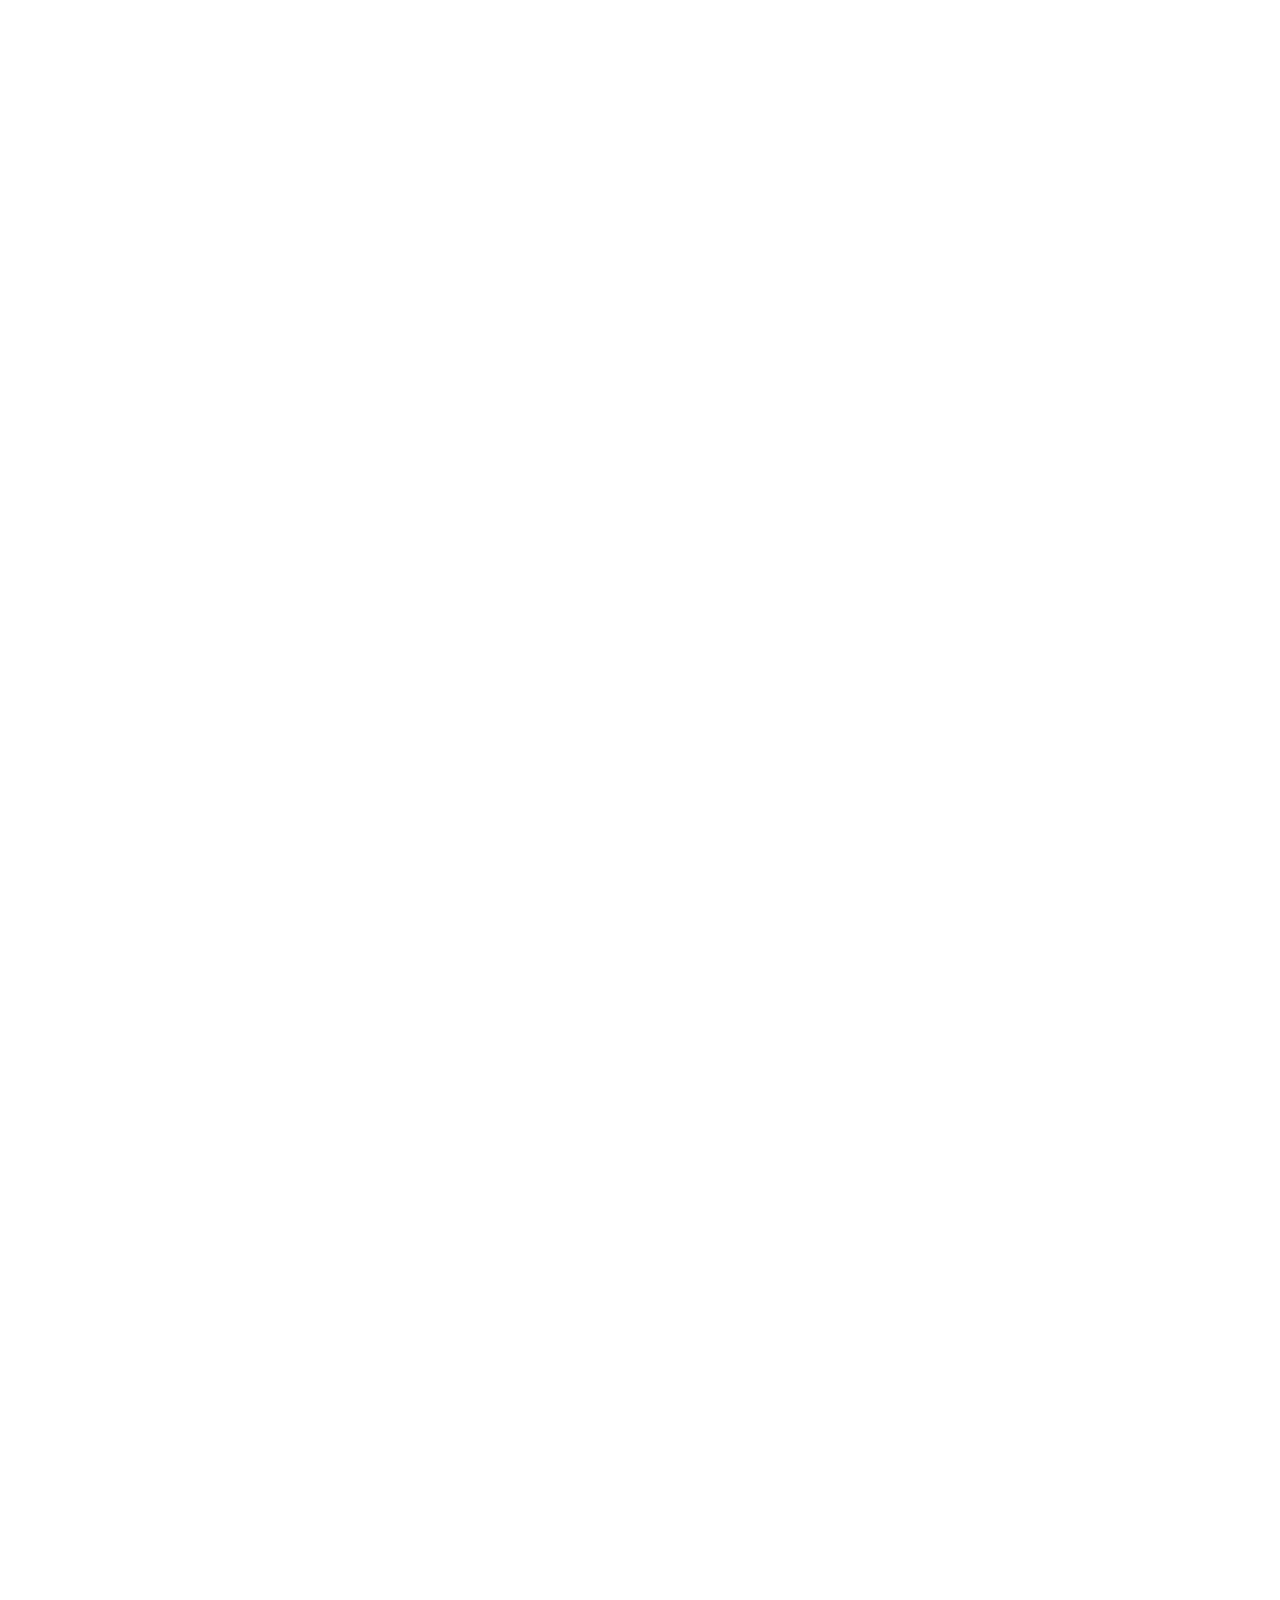
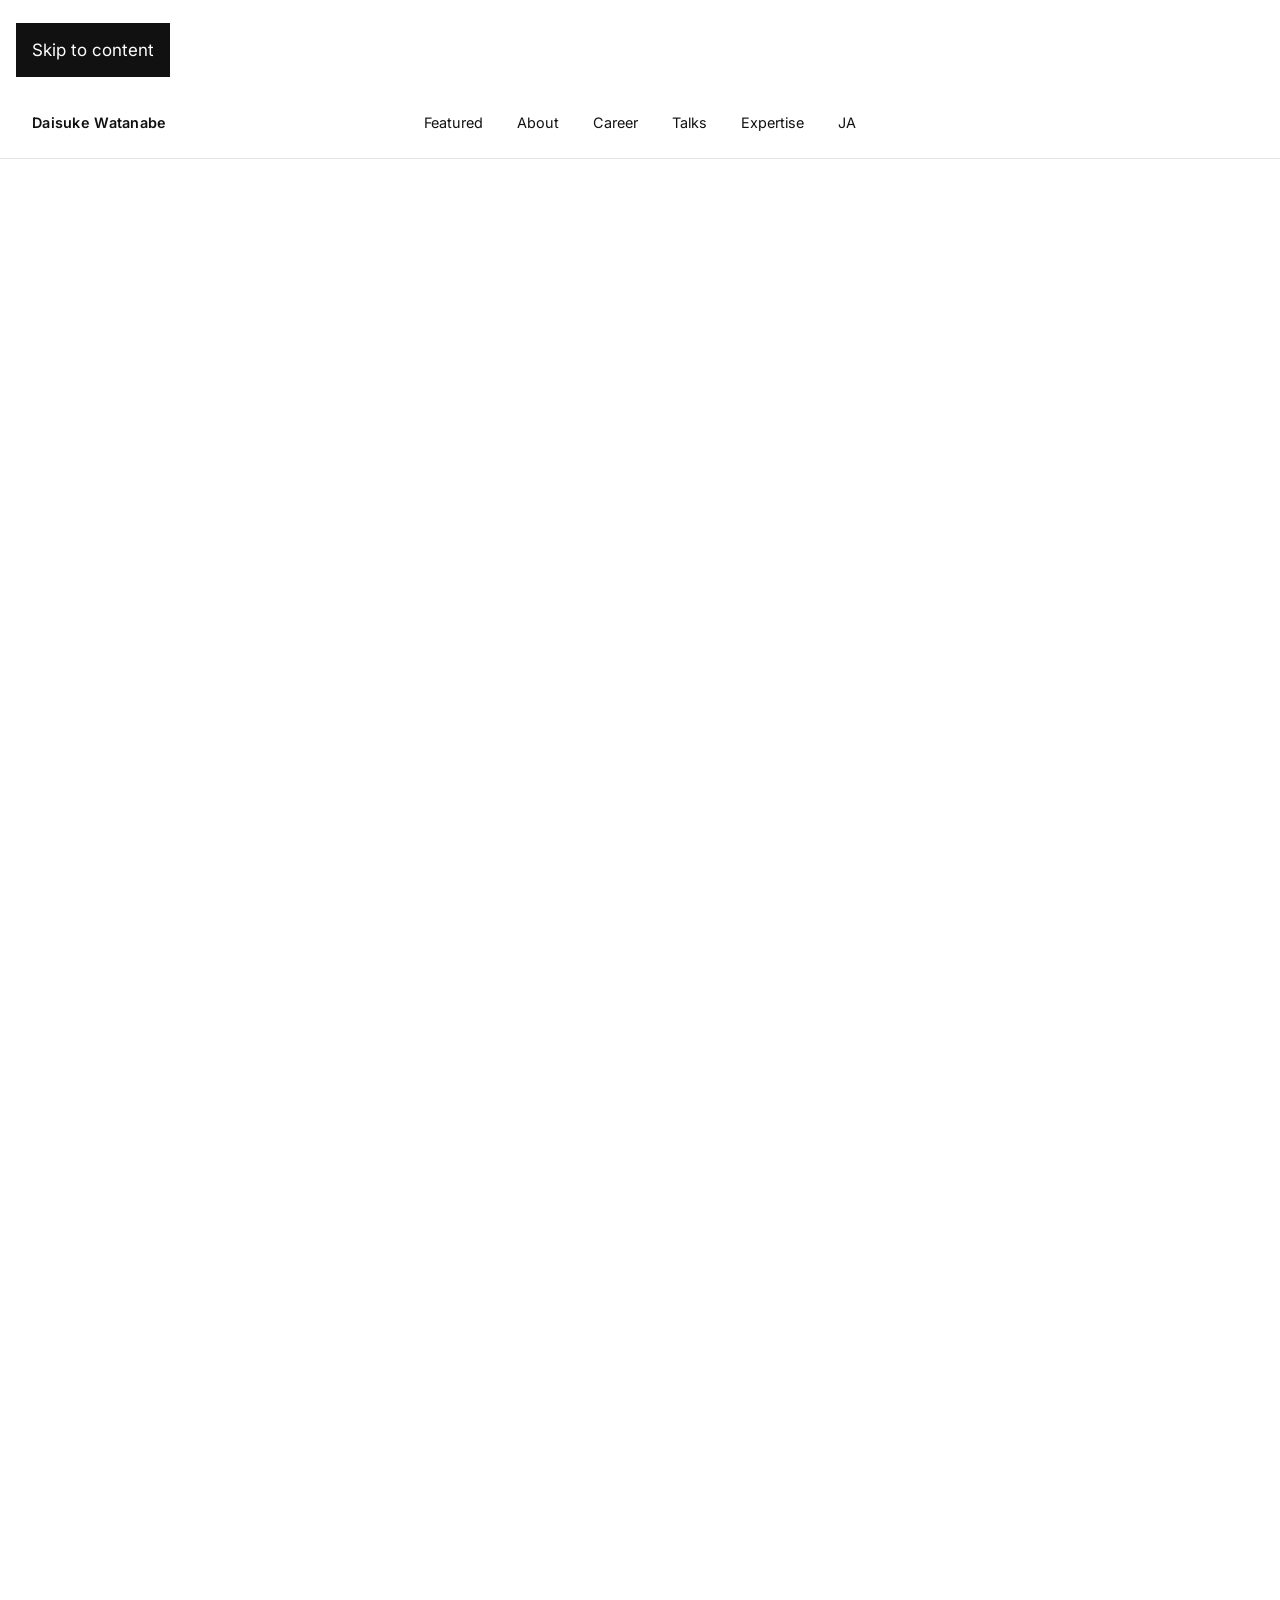
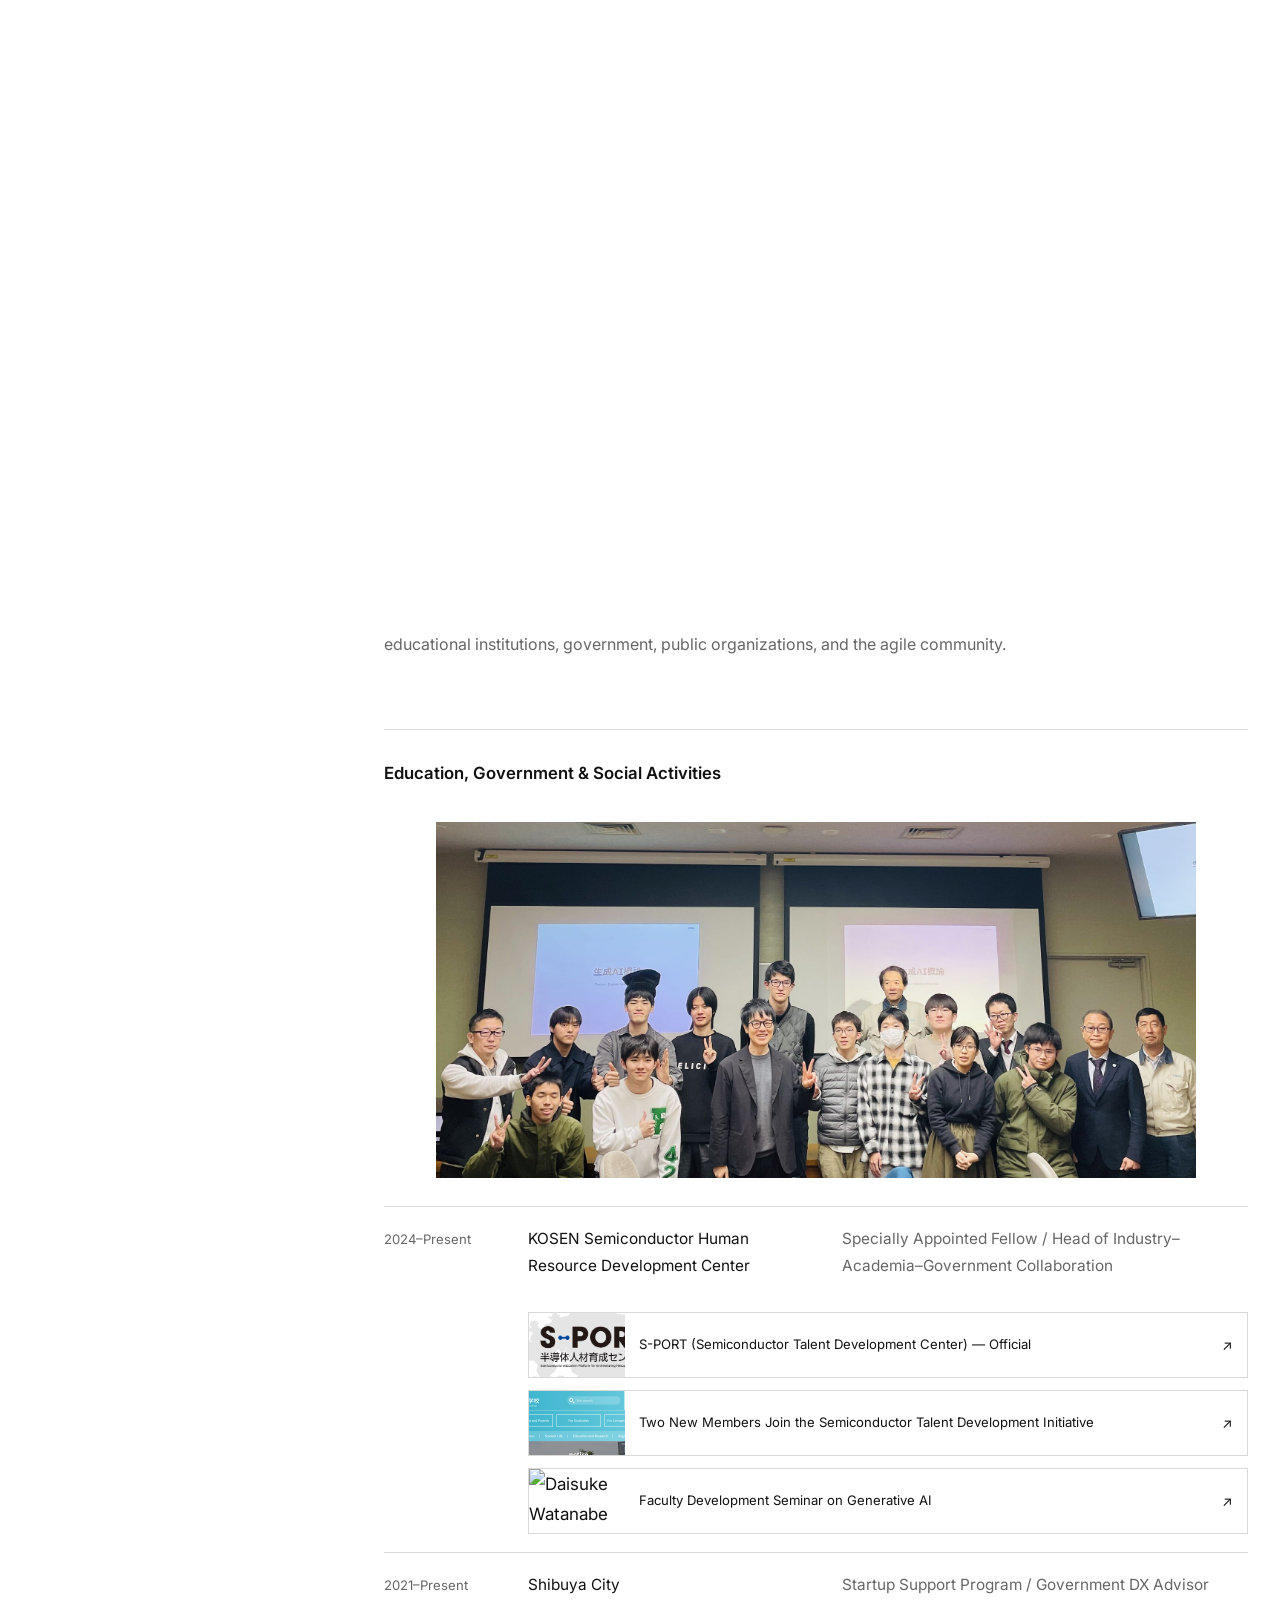
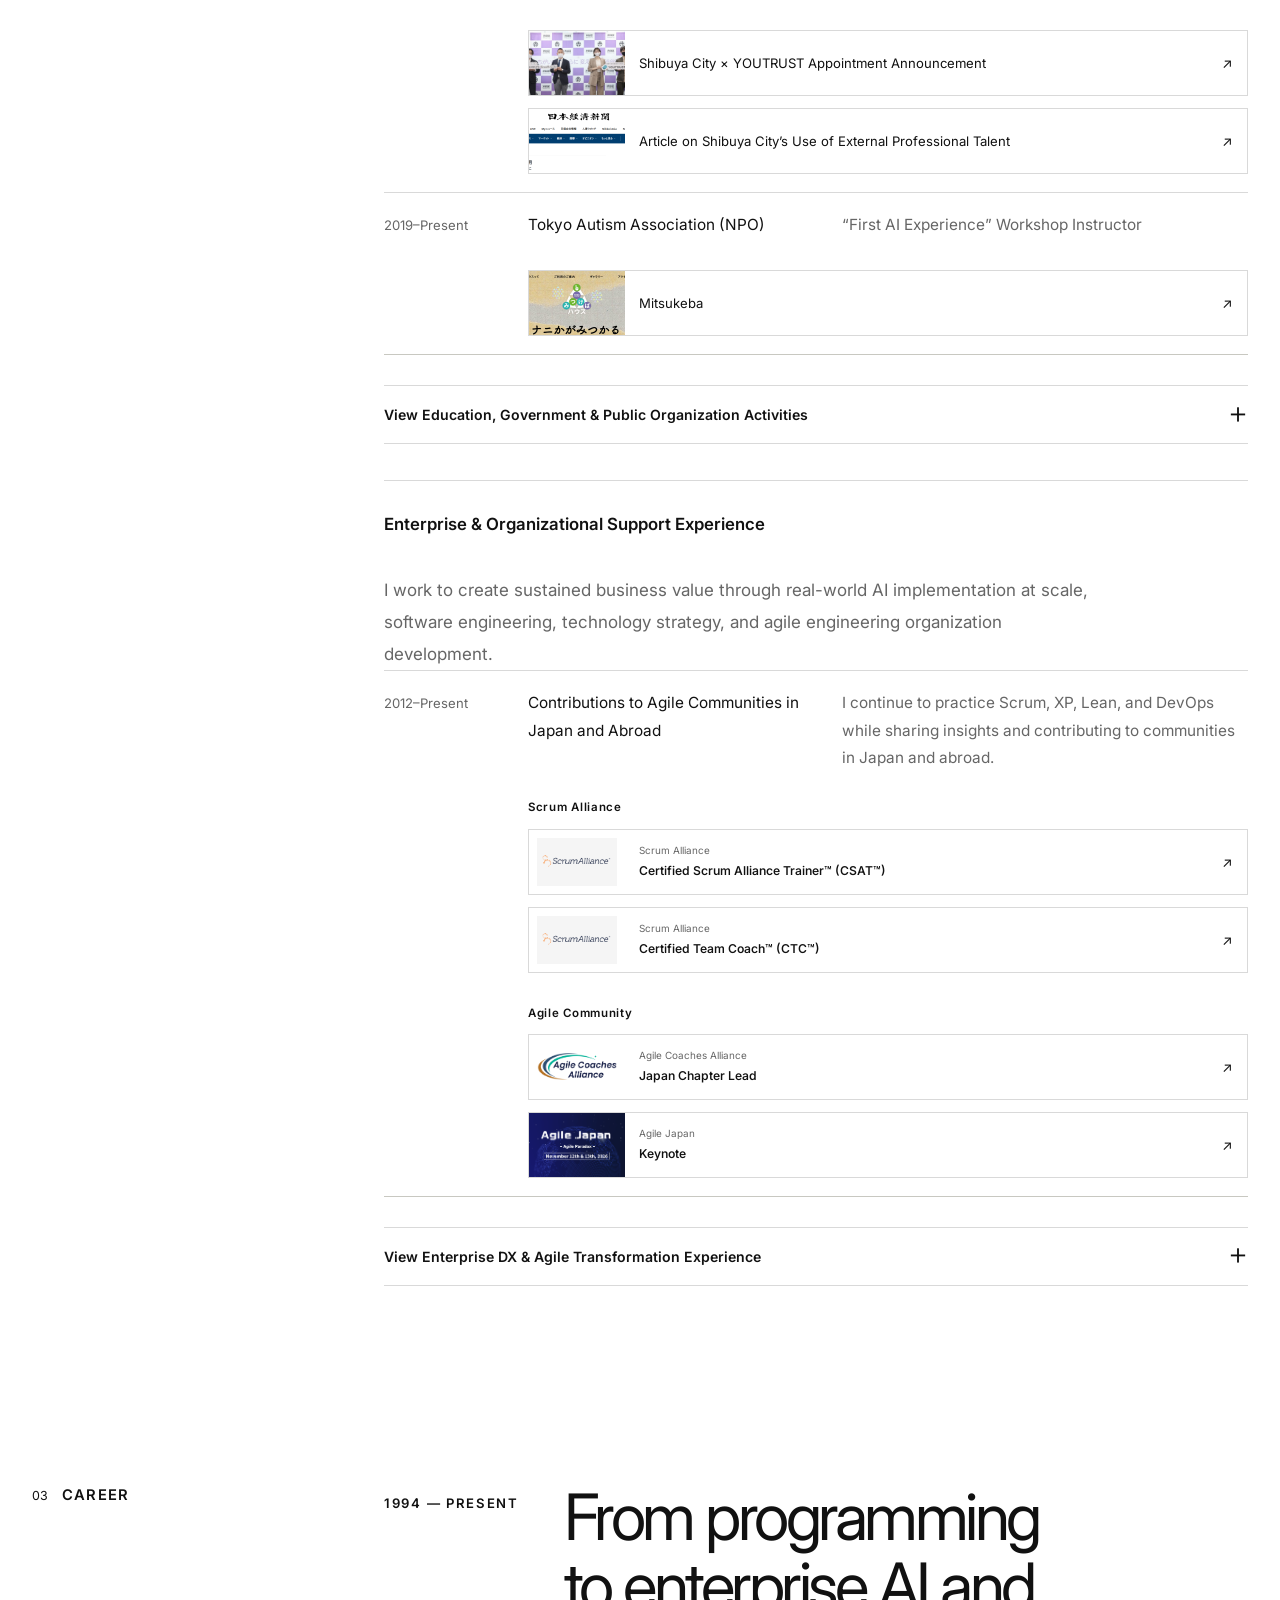
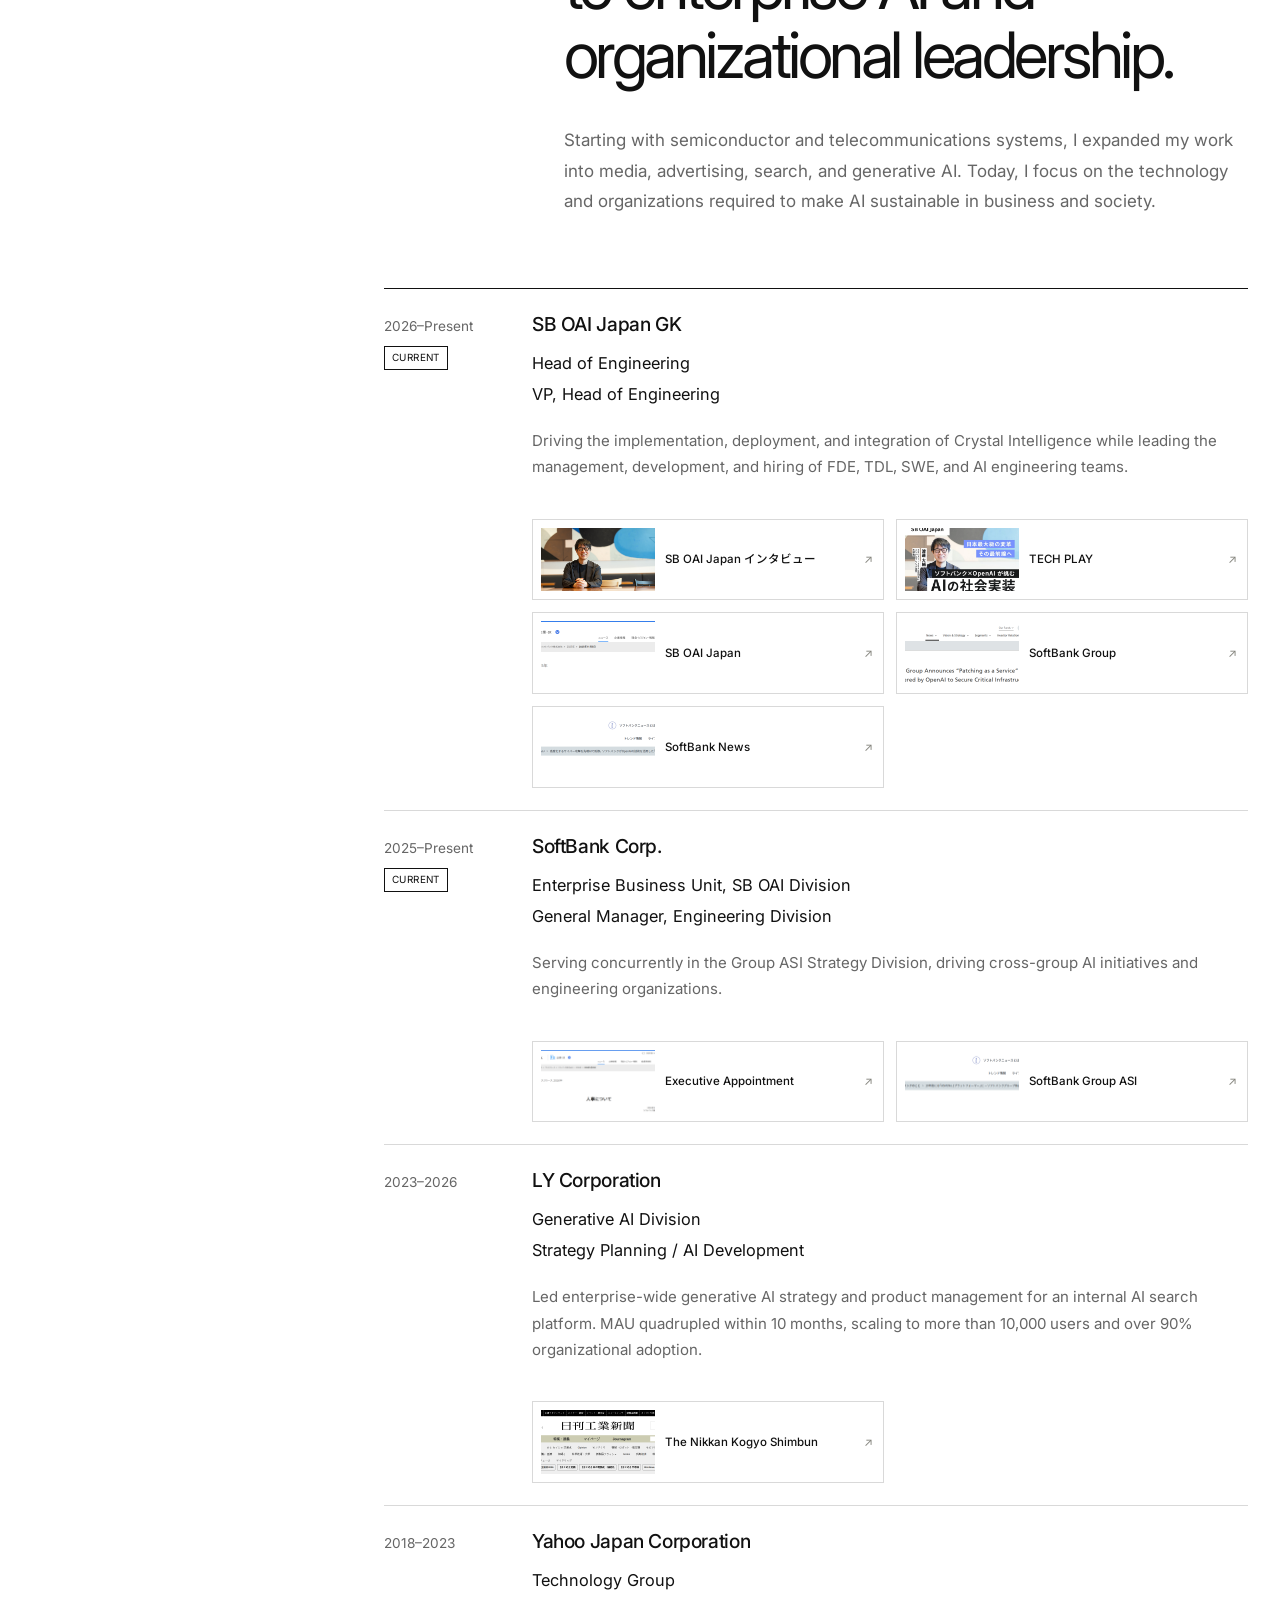
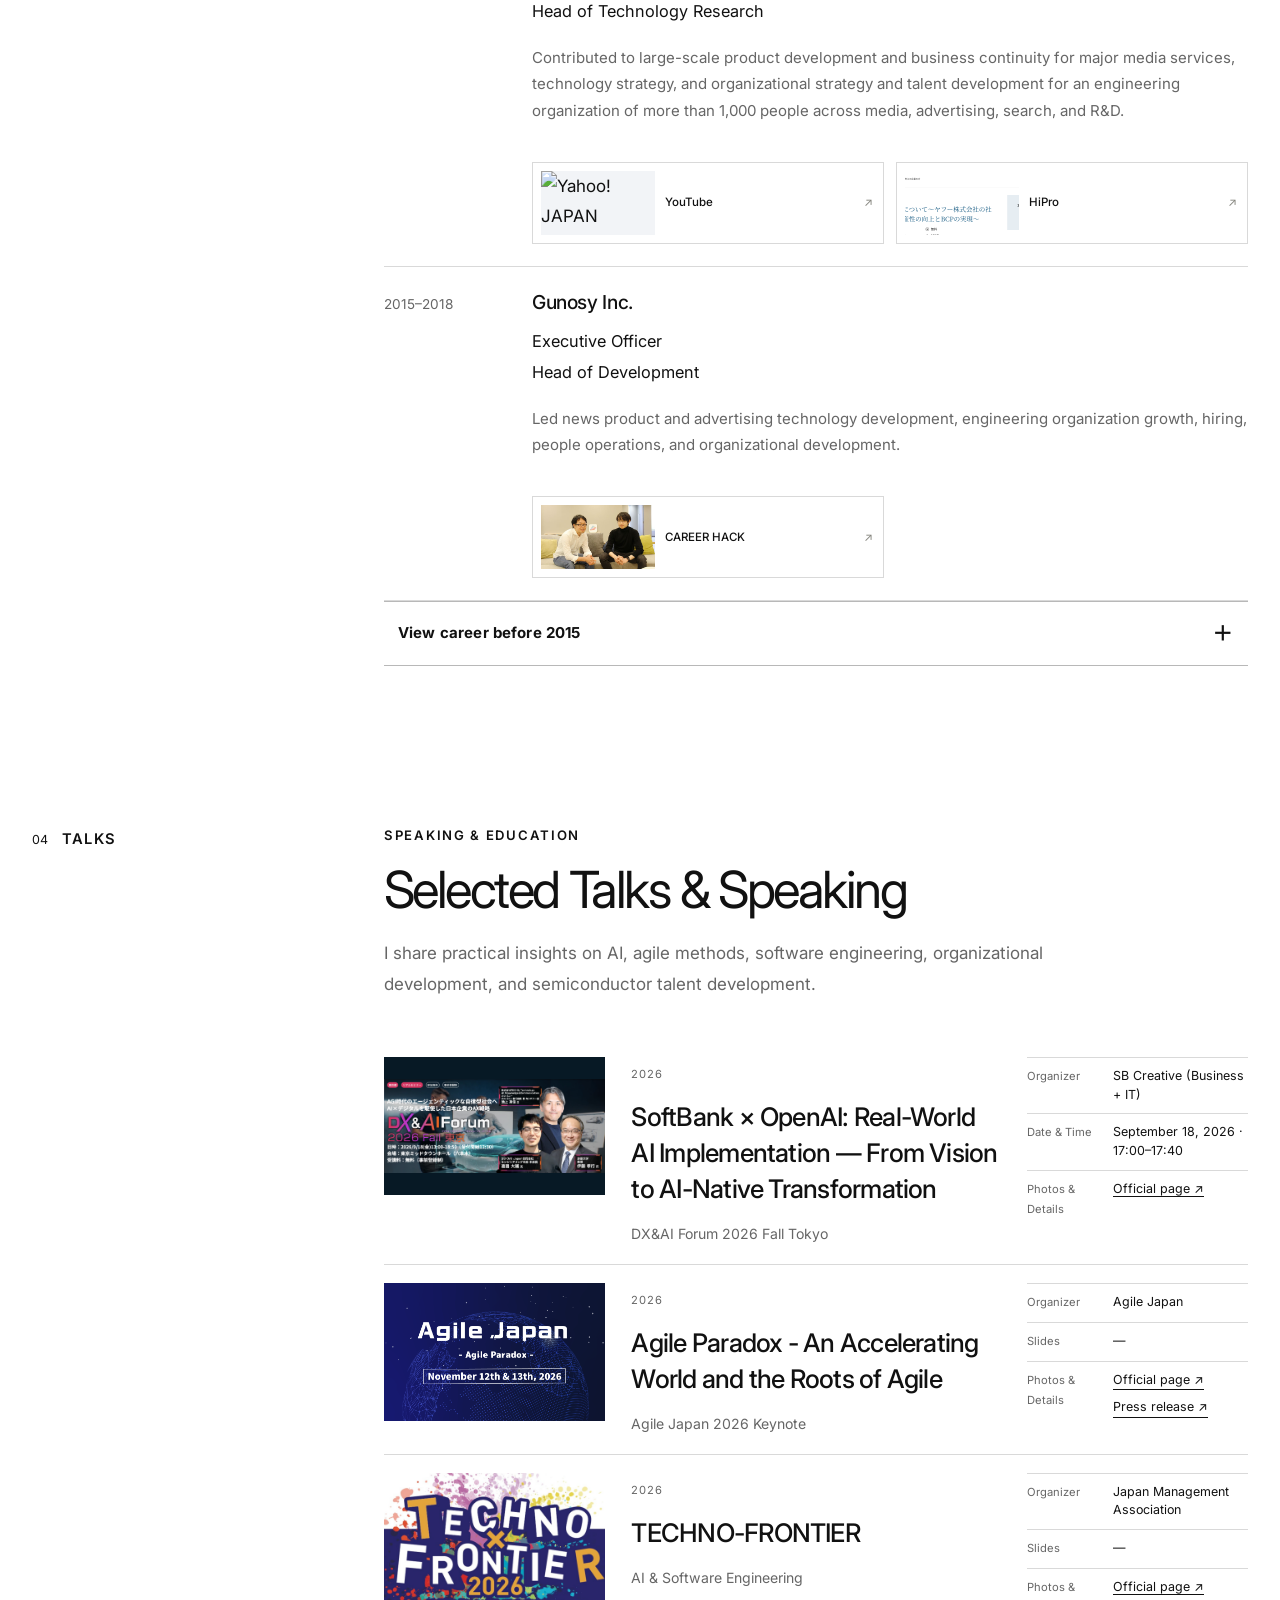
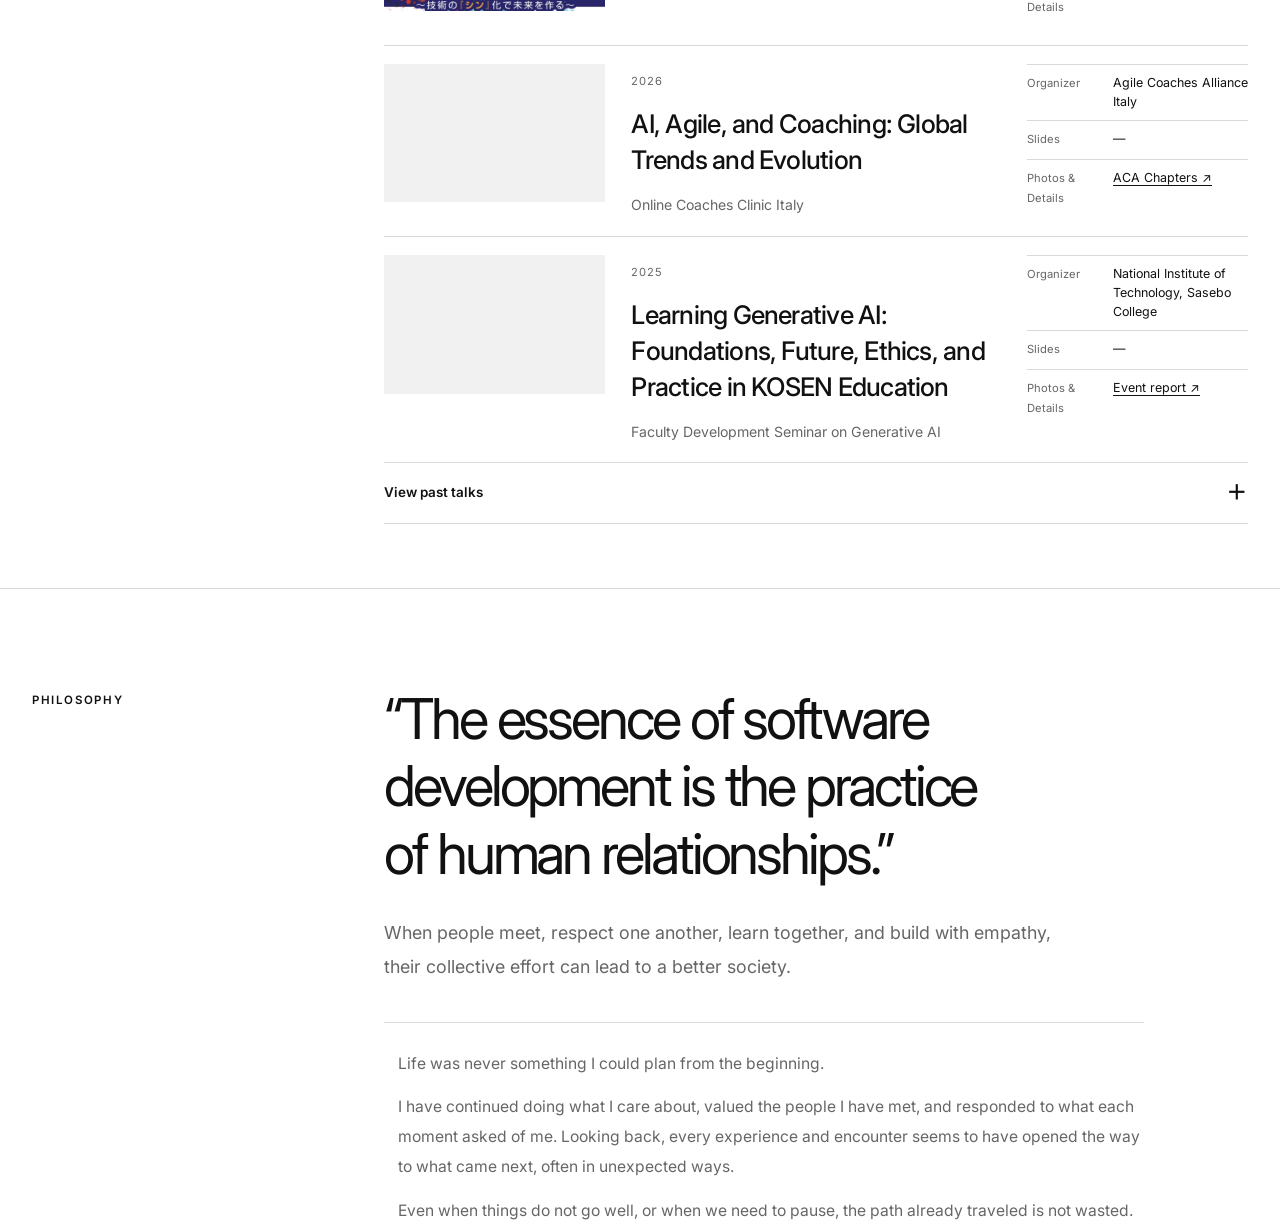
==== commit 8ab3105a: "Complete English route and article thumbnails" ====
--- a/en/index.html
+++ b/en/index.html
@@ -7,7 +7,7 @@
     <link rel="canonical" href="https://daisukewatanabejapan.github.io/english.html" />
     <title>Daisuke Watanabe | SB OAI Japan · AI Engineering</title>
     <script>
-      fetch('/index.html?v=20260808reflection', { cache: 'no-store' })
+      fetch('/index.html?v=20260811agilepress', { cache: 'no-store' })
         .then((response) => response.text())
         .then((html) => {
           const parsed = new DOMParser().parseFromString(html, 'text/html');
@@ -24,7 +24,7 @@
           document.documentElement.dataset.language = 'en';
 
           const translations = document.createElement('script');
-          translations.src = '/script.js?v=20260808reflection';
+          translations.src = '/script.js?v=20260811contact';
           document.body.appendChild(translations);
         });
     </script>
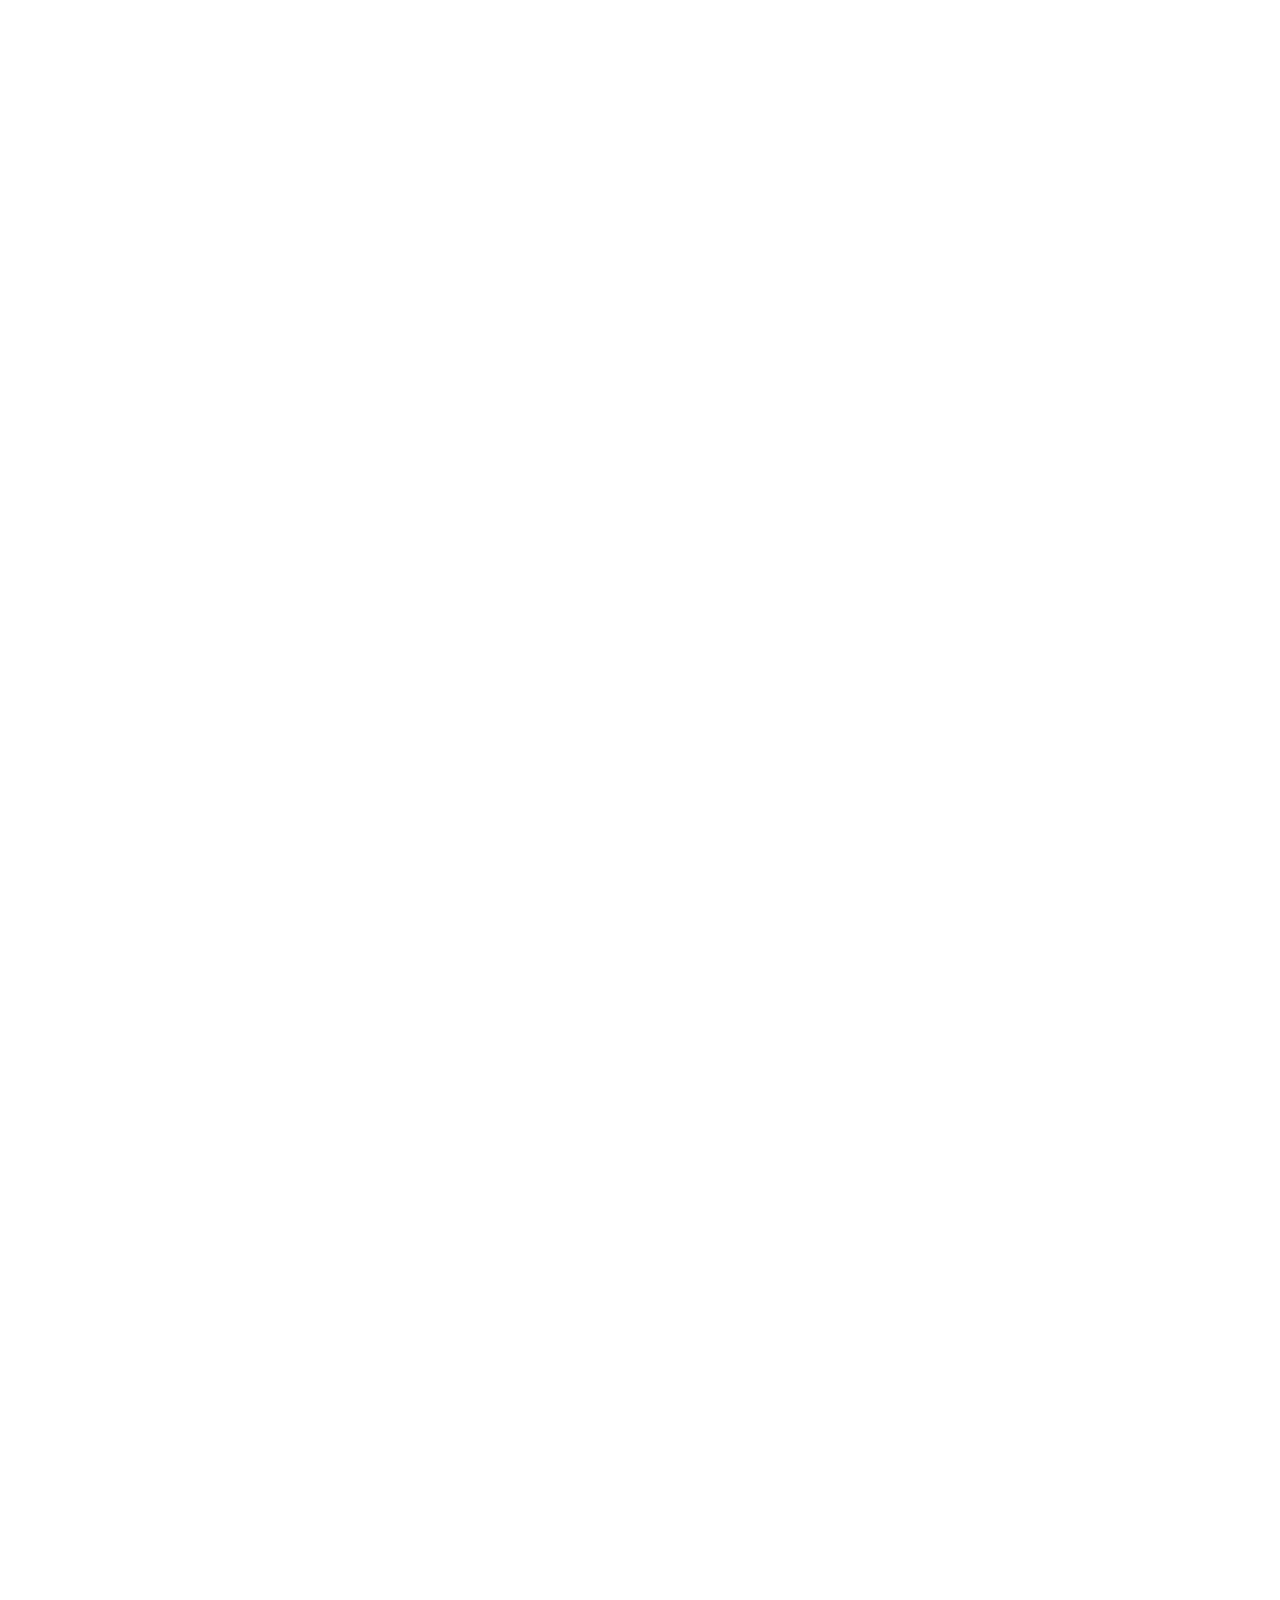
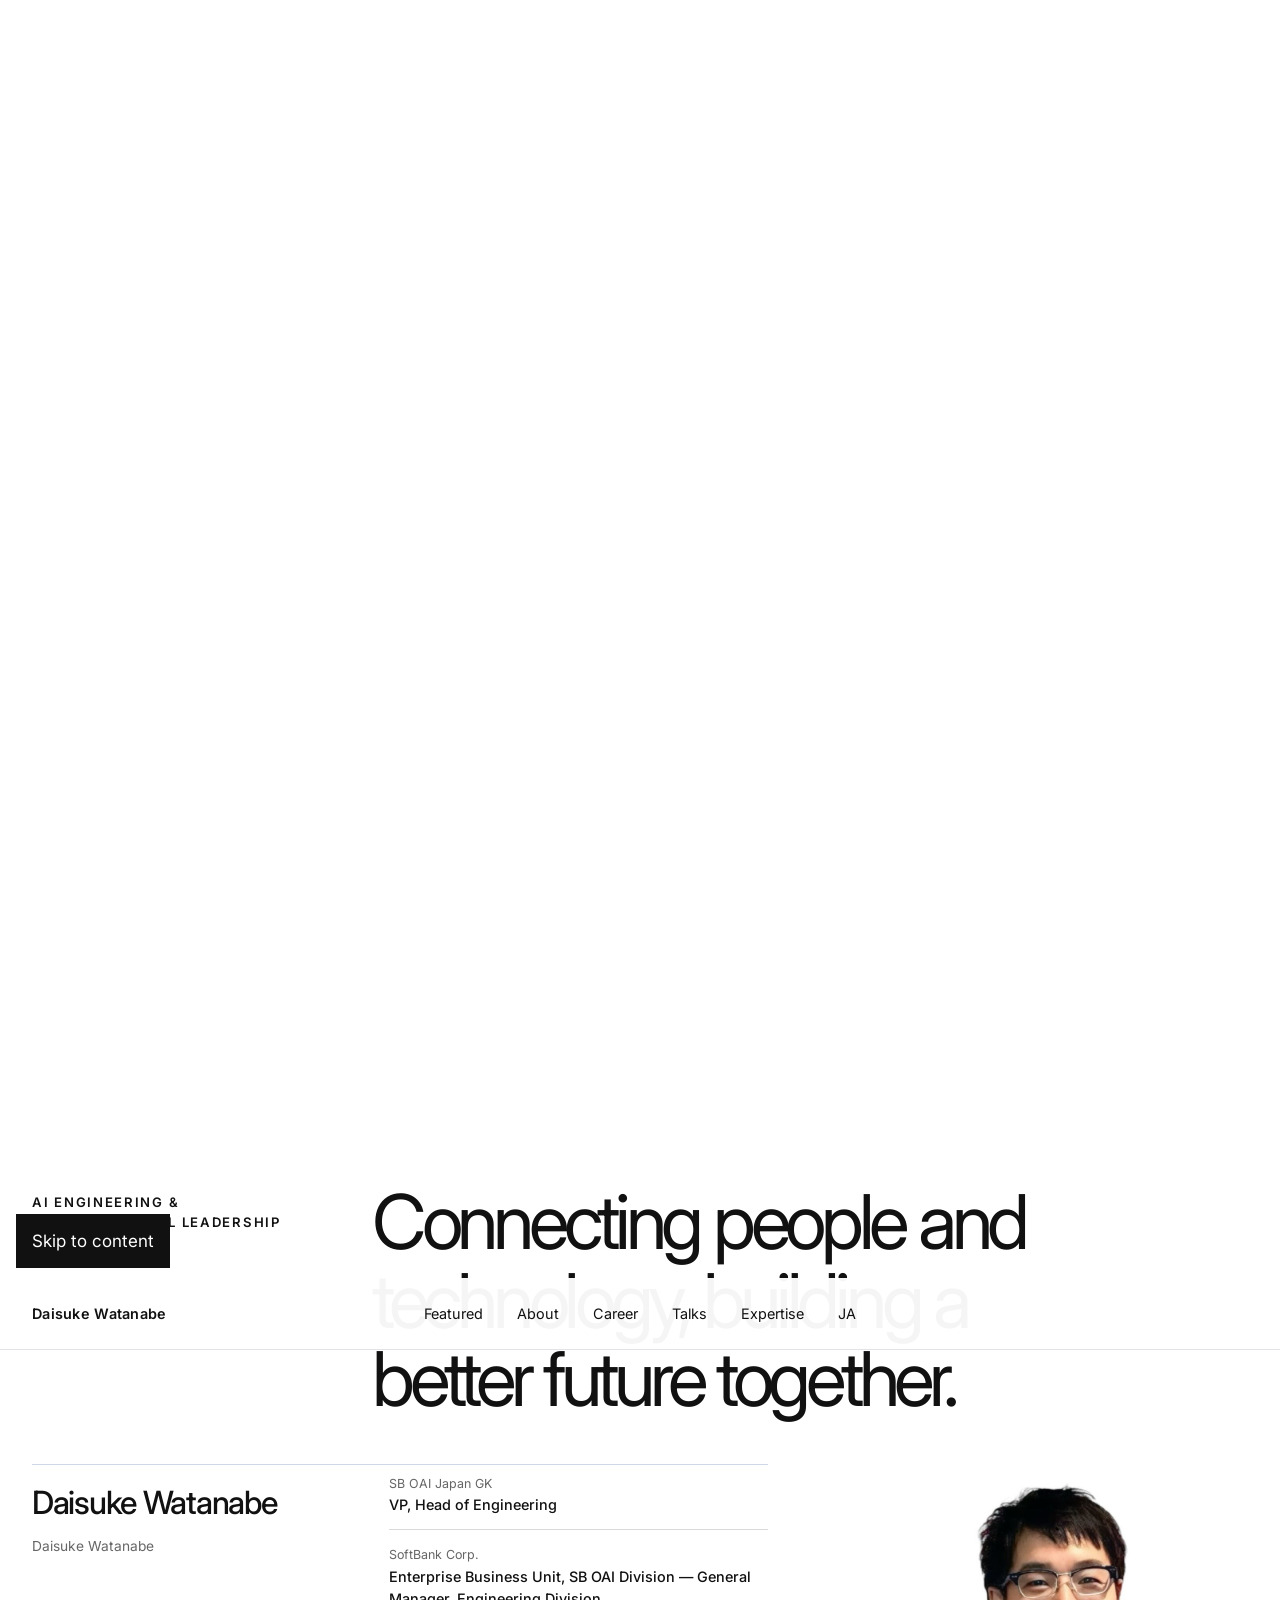
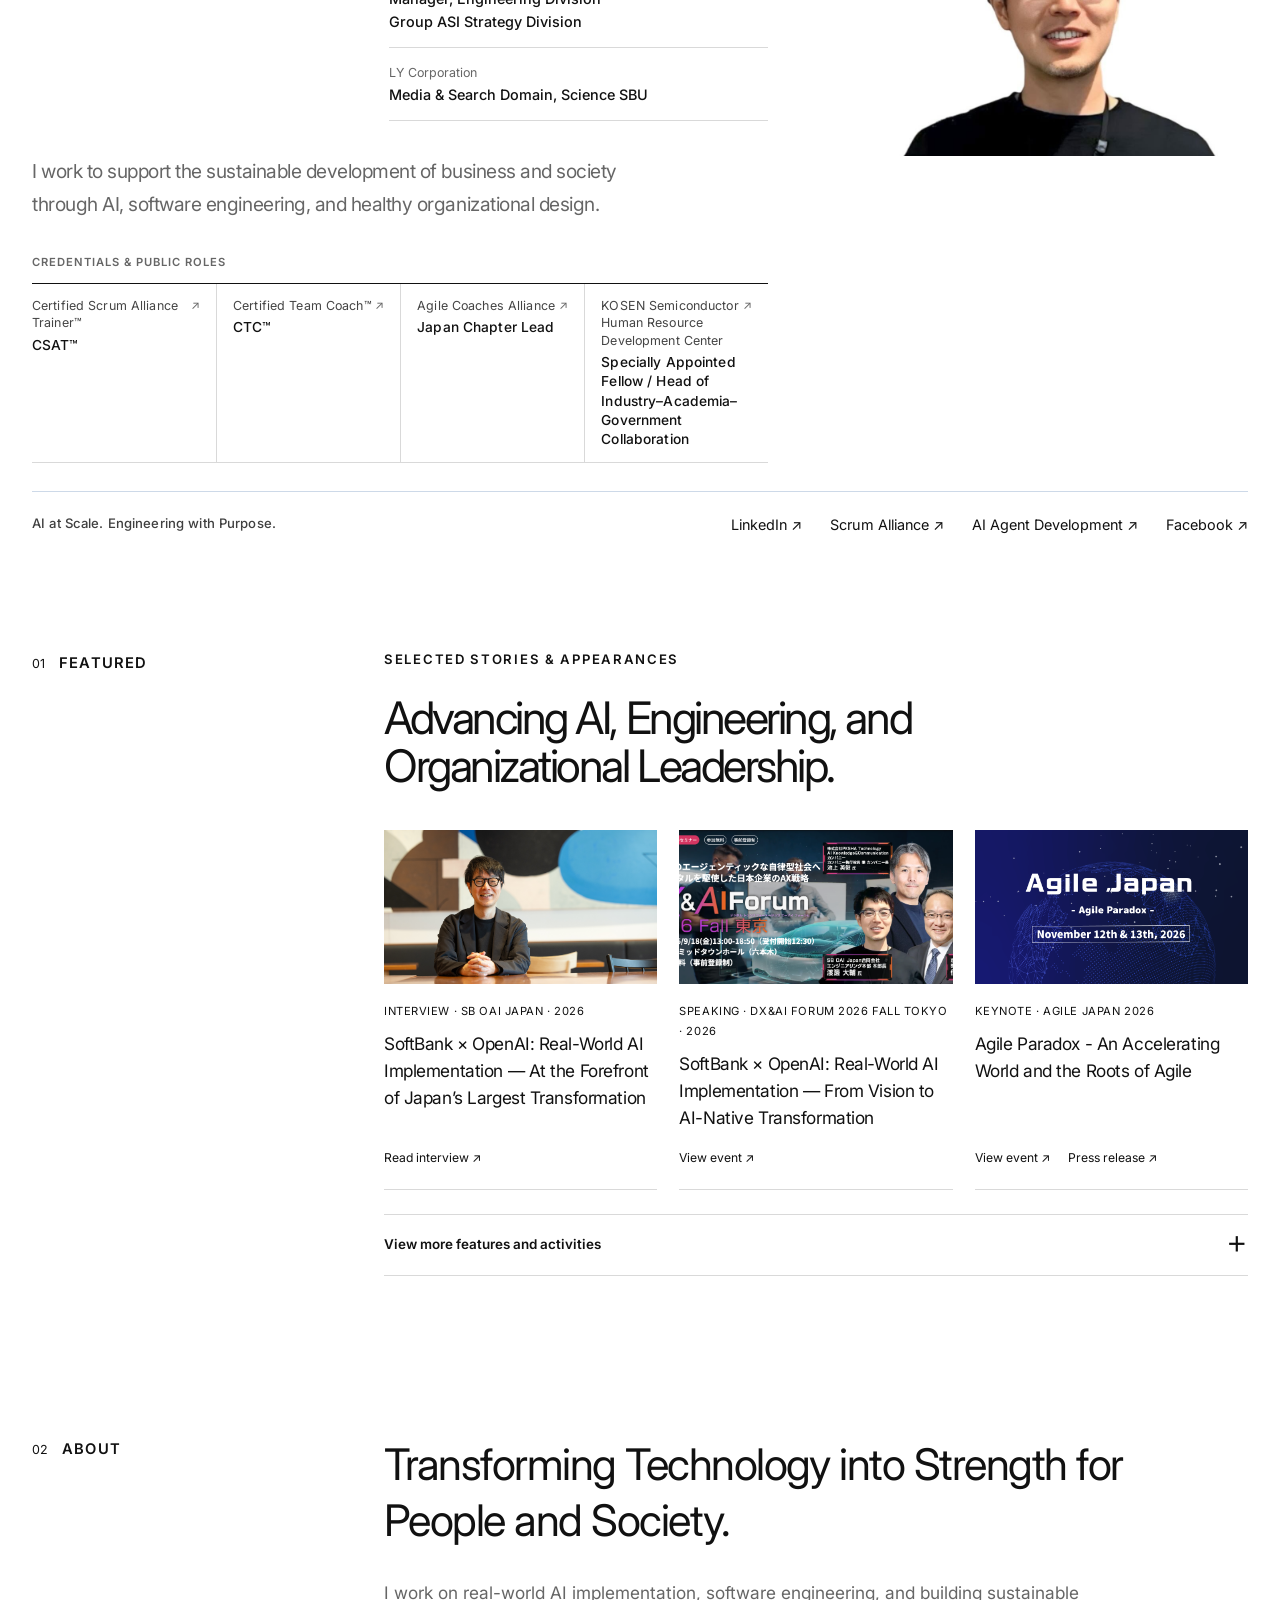
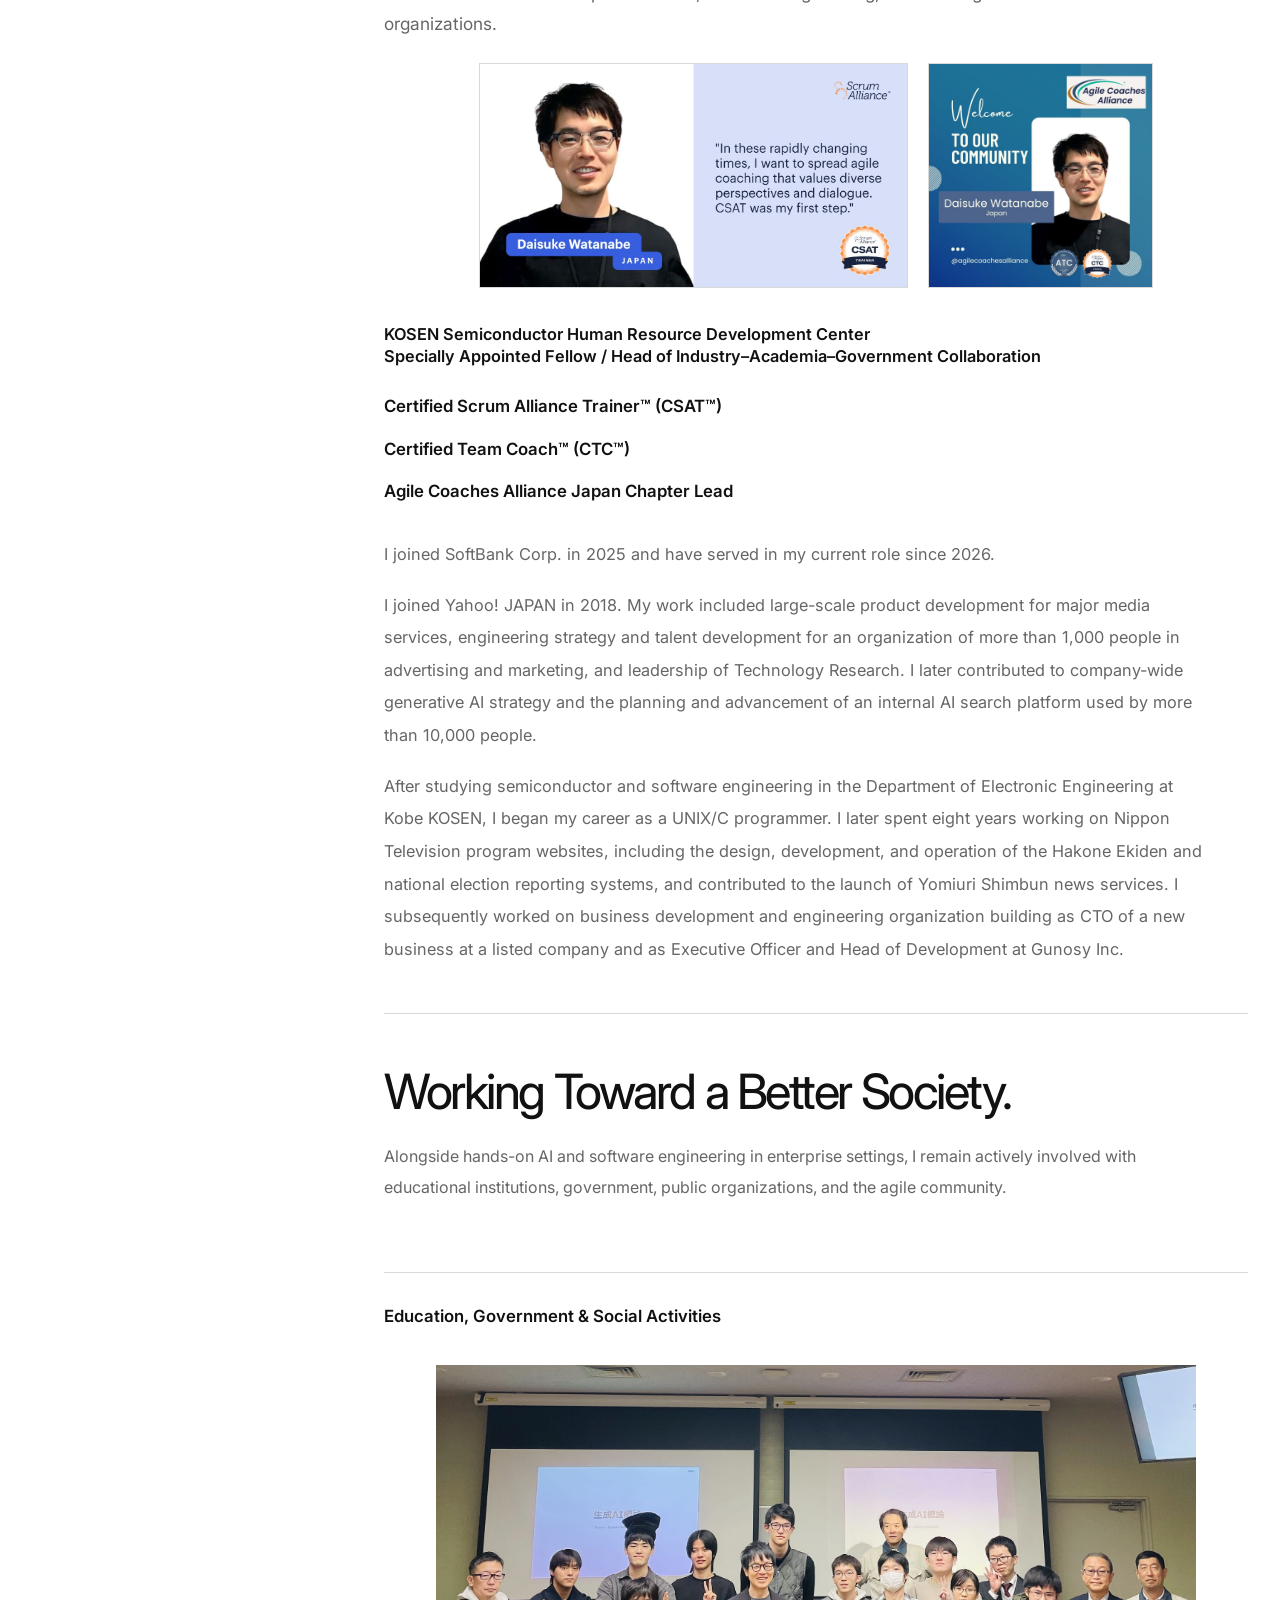
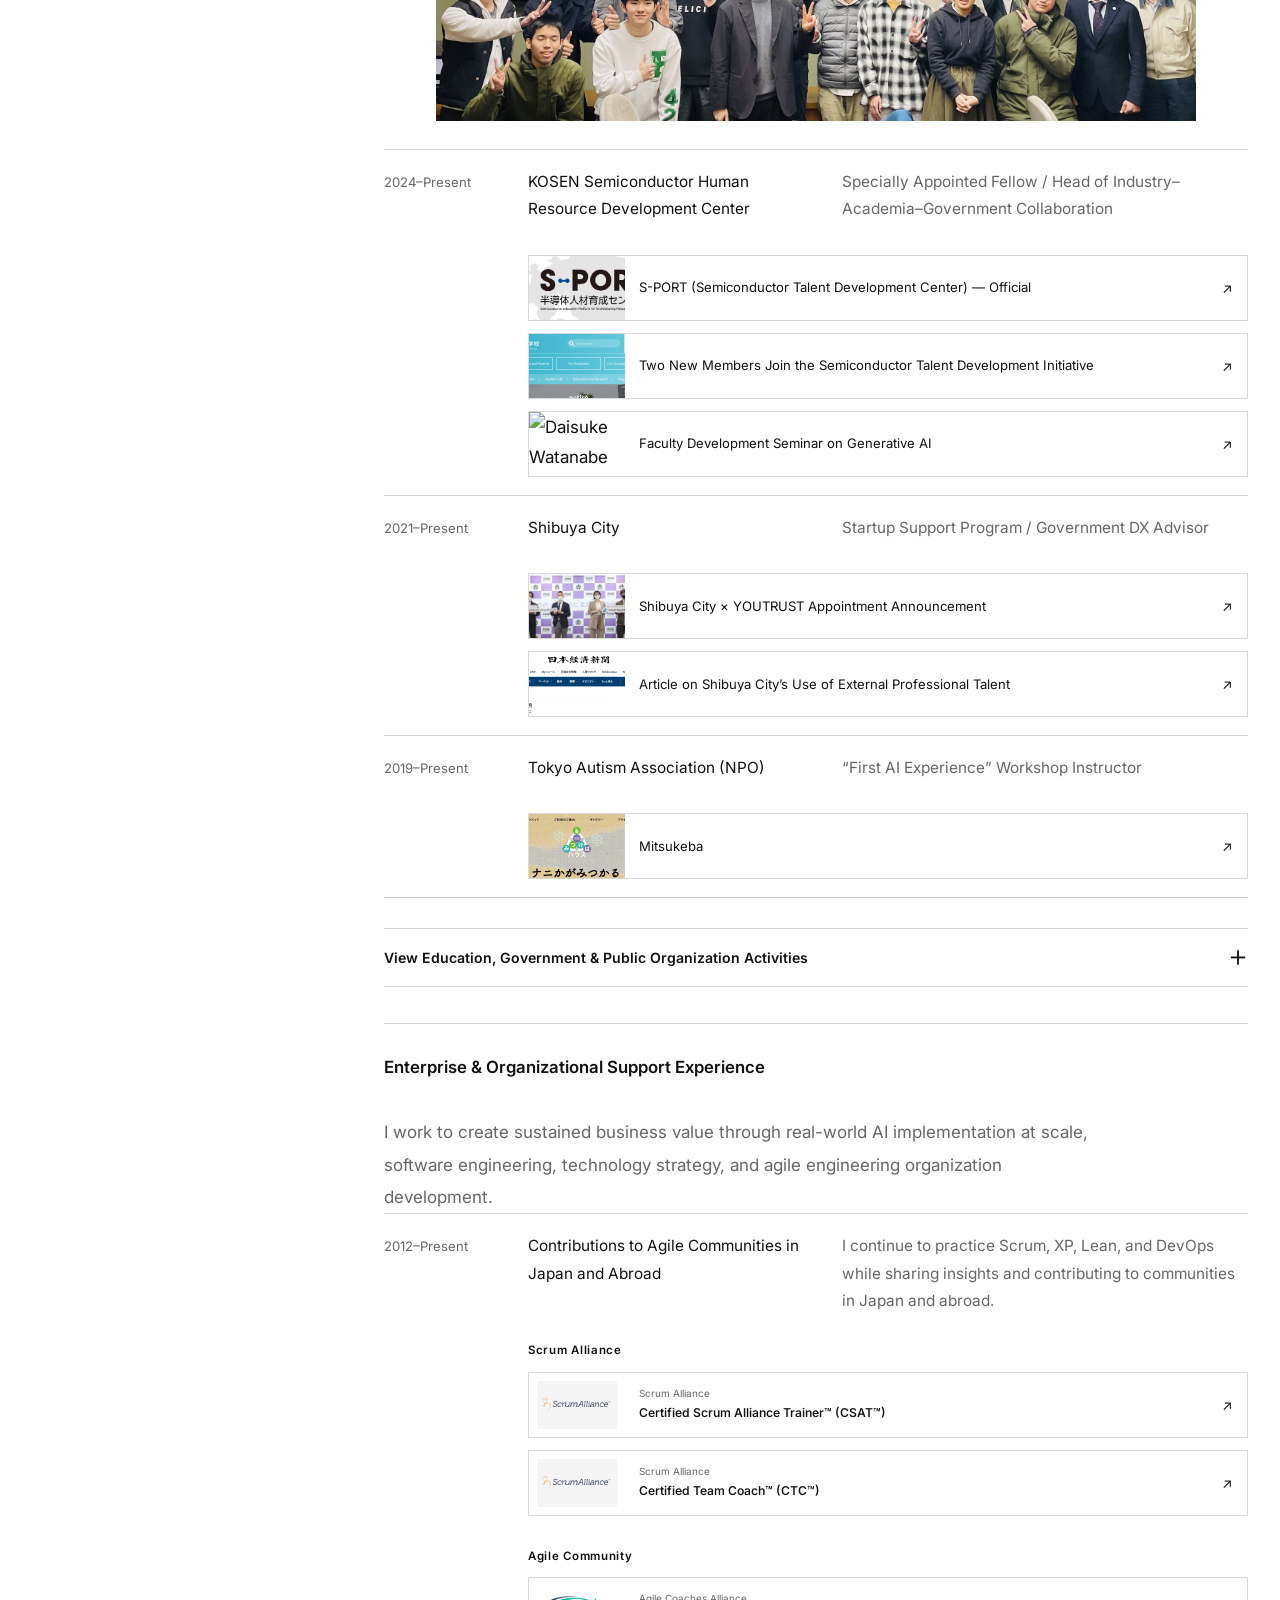
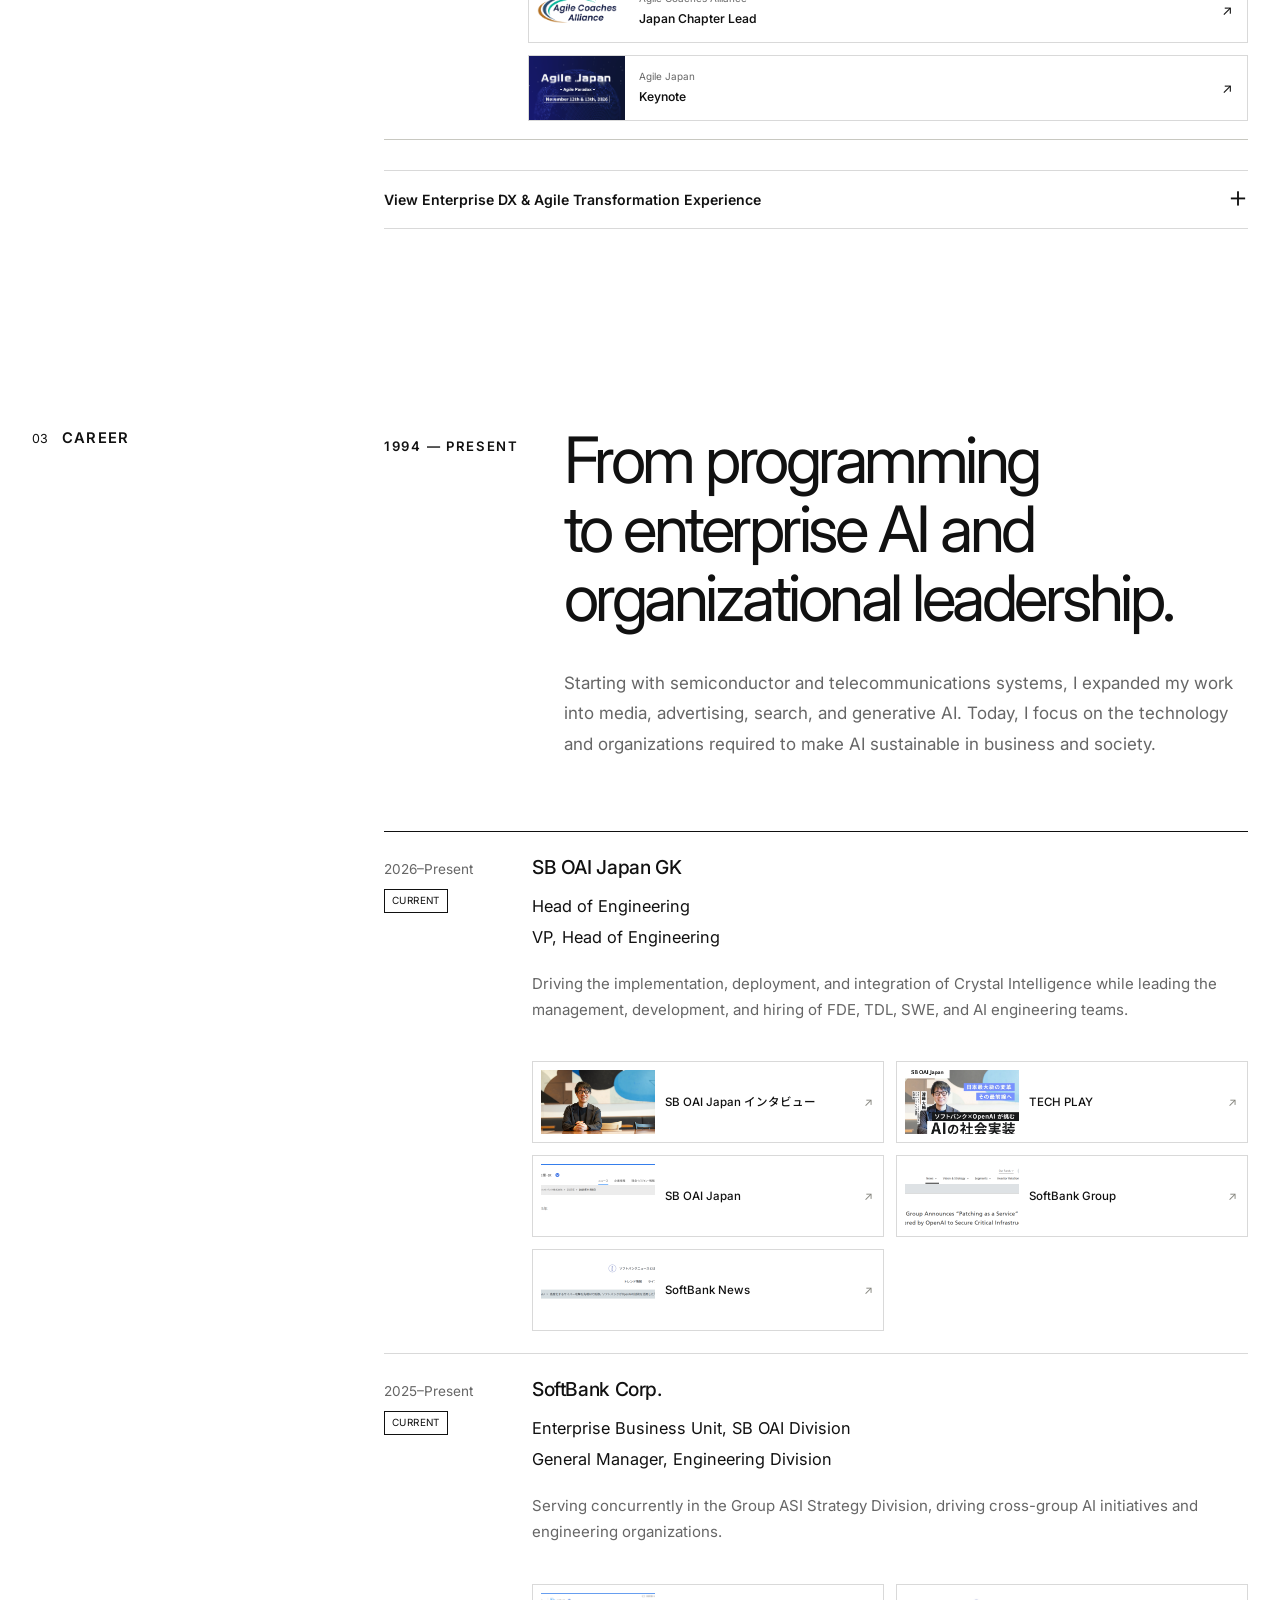
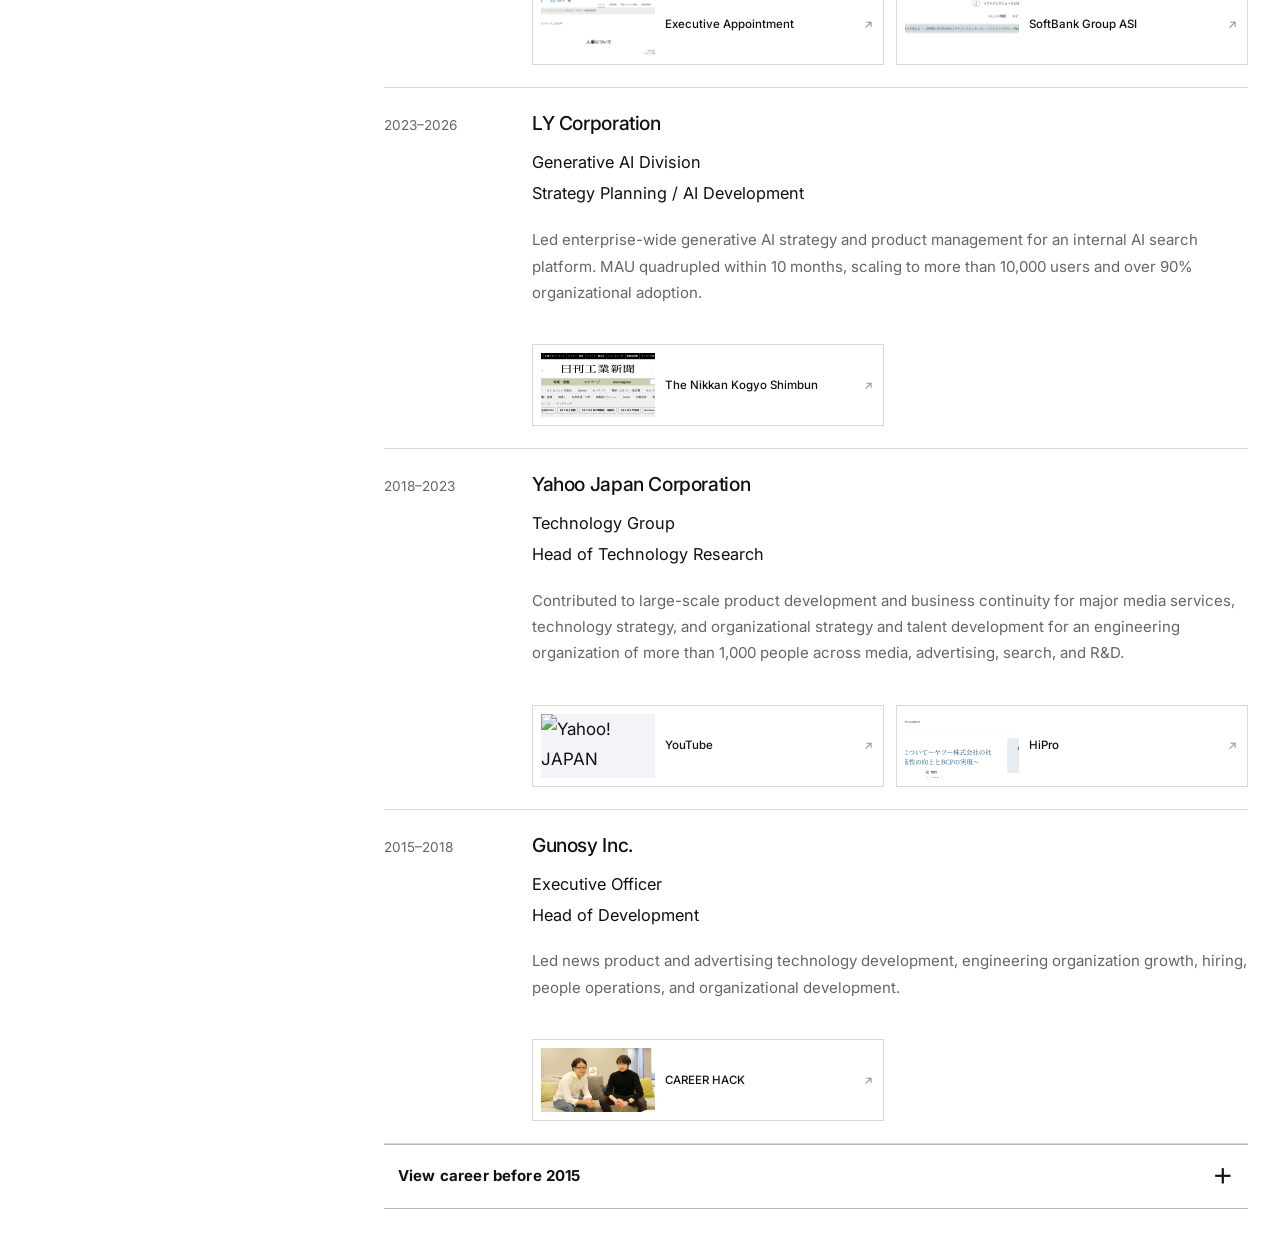
==== commit 6b0080e7: "Refresh featured profile highlights" ====
--- a/en/index.html
+++ b/en/index.html
@@ -24,7 +24,7 @@
           document.documentElement.dataset.language = 'en';
 
           const translations = document.createElement('script');
-          translations.src = '/script.js?v=20260811contact';
+          translations.src = '/script.js?v=20260811featuredrefresh';
           document.body.appendChild(translations);
         });
     </script>
